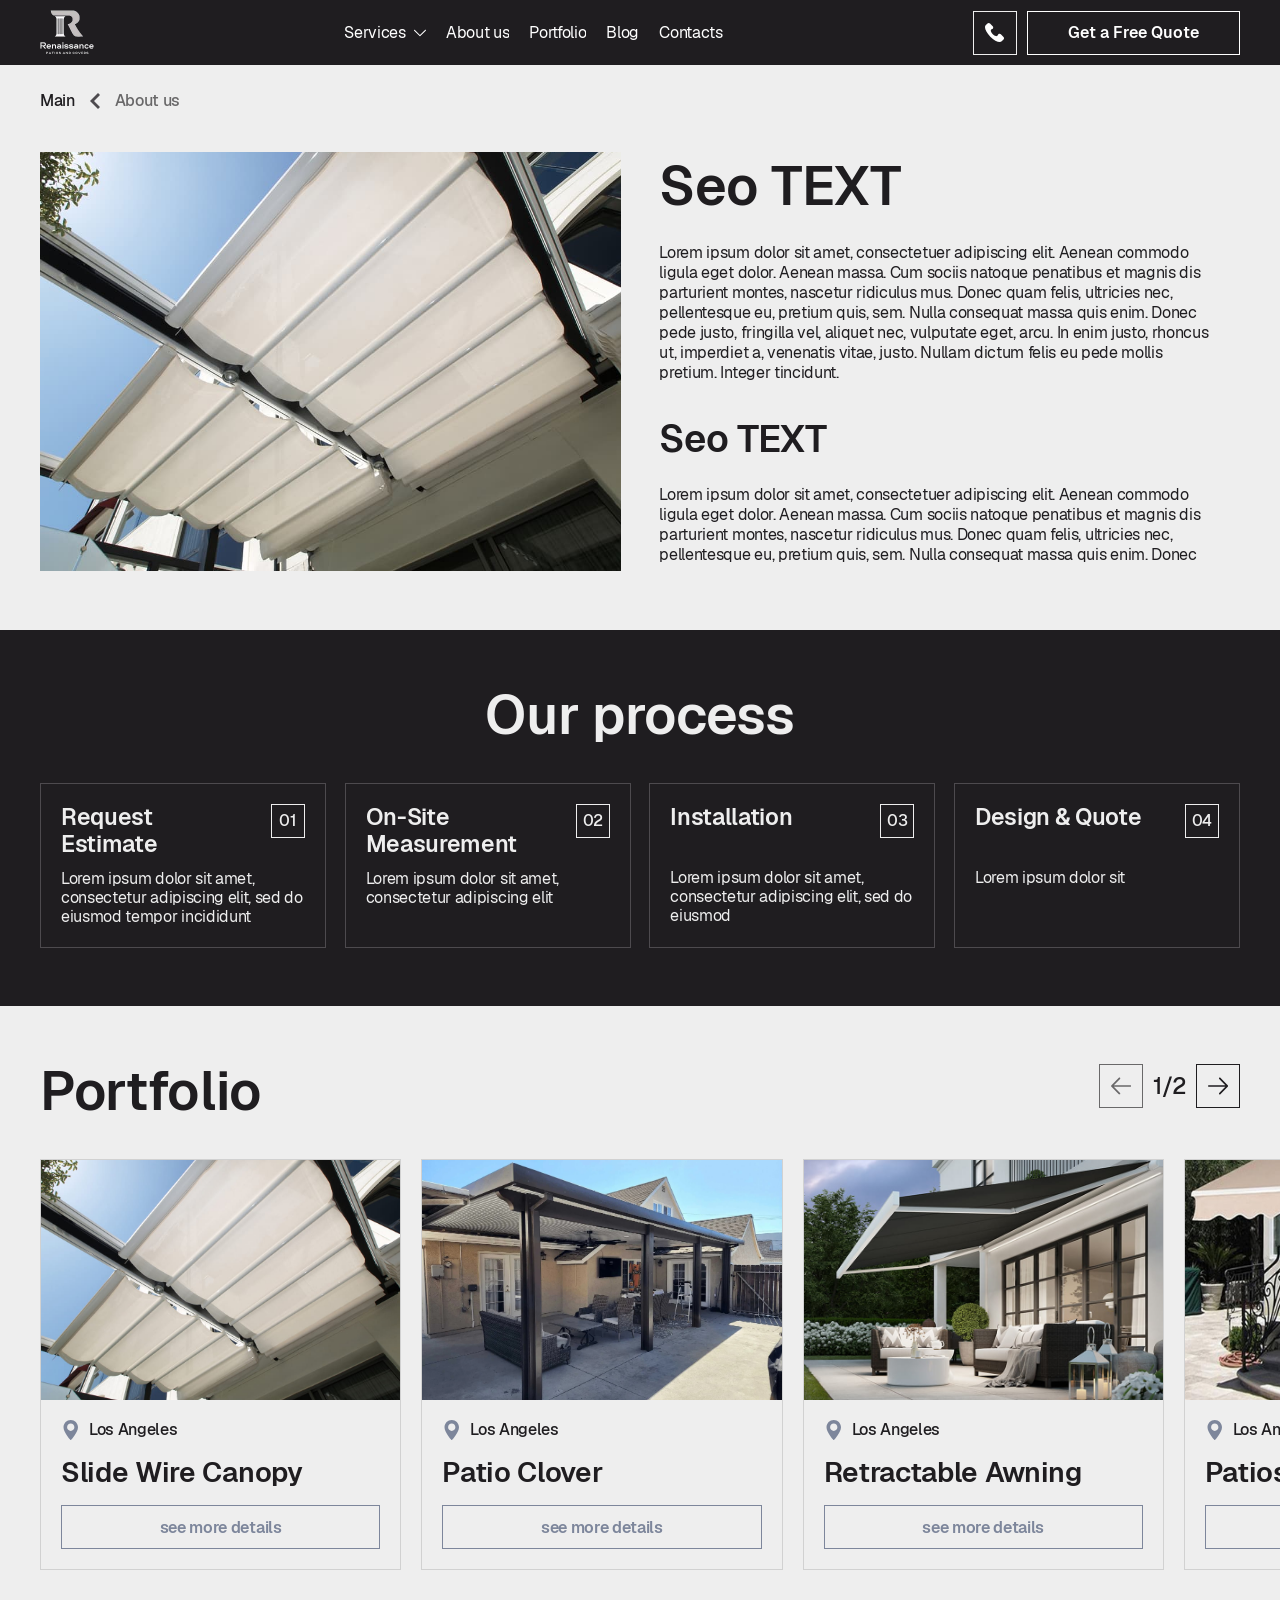
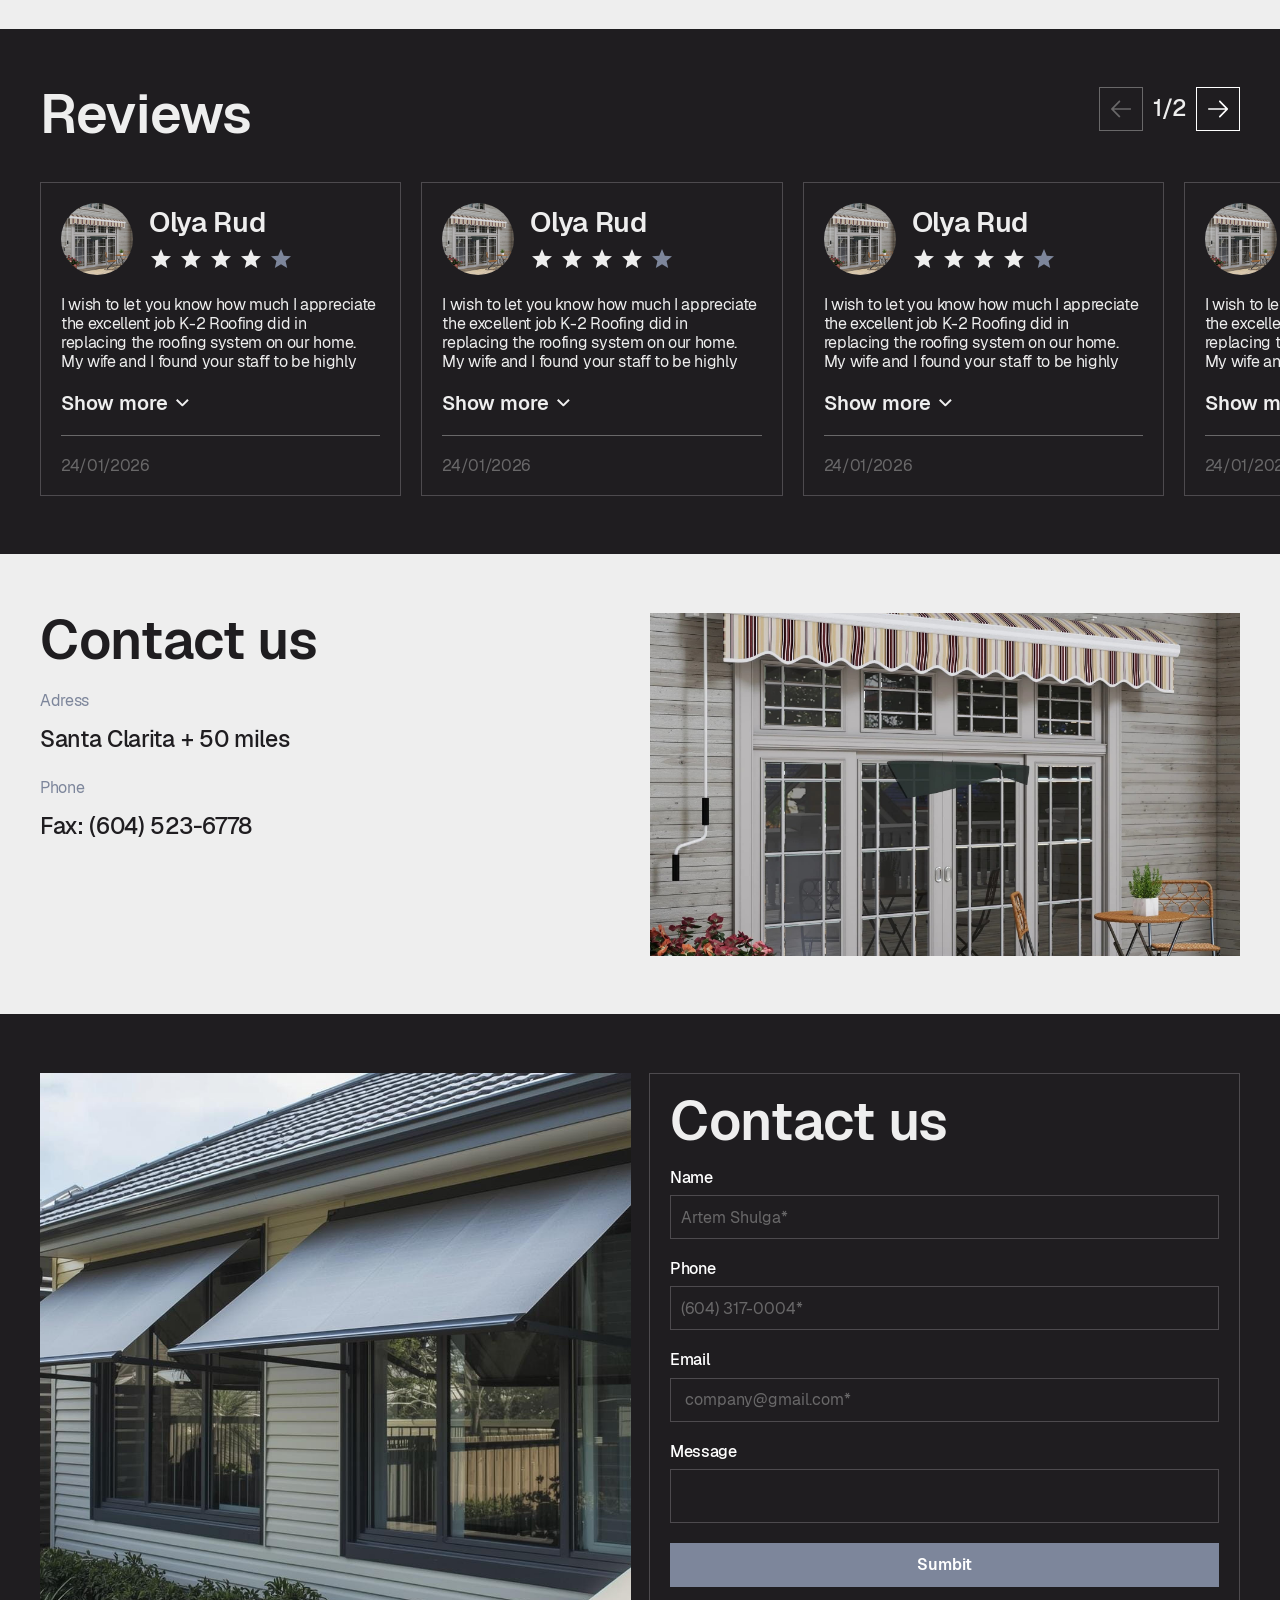
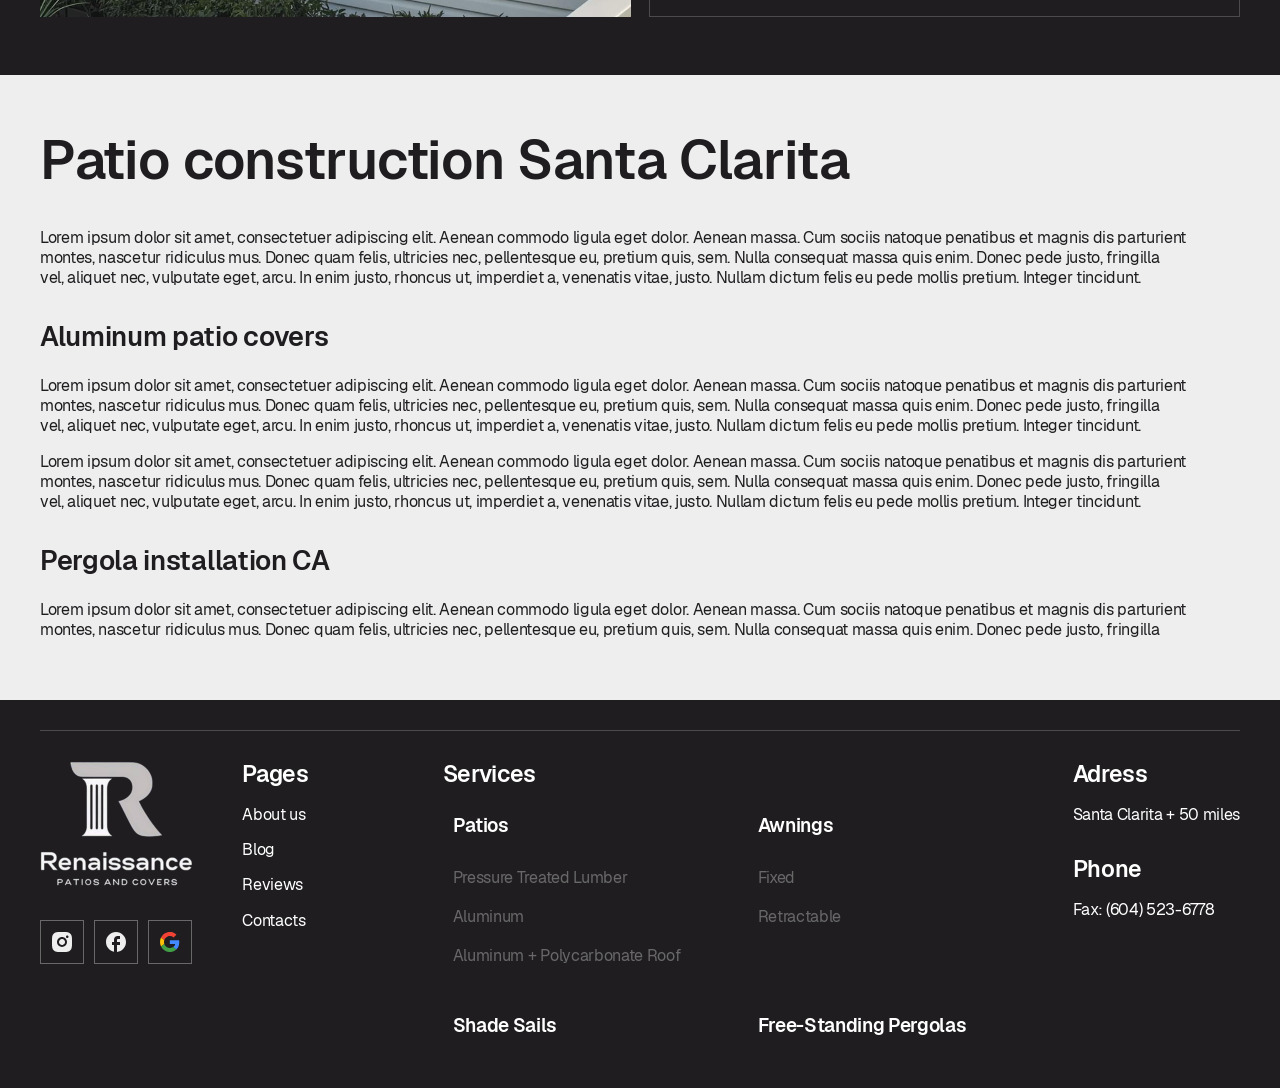
==== about.html @ 83b5c934 "Add files via upload" ====
<!doctype html>
<html lang="en">
<head>
    <meta charset="UTF-8" />
    <meta name="viewport" content="width=device-width, initial-scale=1.0, viewport-fit=cover" />

    <meta name="theme-color" content="#a21c26" />
    <meta name="apple-mobile-web-app-status-bar-style" content="default">

    <title>Renaissance</title>

    <!-- FAVICONS -->
    <link rel="icon" type="image/x-icon" href="./assets/images/favicon/favicon.ico" />
    <link rel="icon" type="image/svg+xml" href="./assets/images/favicon/favicon.svg" />
    <link rel="icon" type="image/png" sizes="96x96" href="./assets/images/favicon/favicon-96x96.png" />
    <link rel="apple-touch-icon" href="./assets/images/favicon/apple-touch-icon.png" />
    <link rel="manifest" href="./assets/images/favicon/site.webmanifest" />

  <script type="module" crossorigin src="./assets/js/vendor.min.js"></script>
  <script type="module" crossorigin src="./assets/js/main.min2.js"></script>
  <link rel="stylesheet" crossorigin href="./assets/css/style.min.css">
</head>
<body>
    <div class="wrapper" id="main">
        <header class="header">
            <div class="header__container" data-anim="fade-down">
                <a href="/" class="header__logo"><img src="./assets/images/logo.png" alt="Renaissance" /></a>
        
                <div class="header__menu menu">
                    <nav class="menu__nav">
                        <ul>
                            <li class="sub-in">
                                <a href="/services.html">Services
        
                                    <div class="arrow">
                                        <svg class="icon">
                                            <use href="./assets/images/sprite.svg#icon-arrow-down"></use>
                                        </svg>
                                    </div>
                                </a>
        
                                <div class="sub-list lv-2">
                                    <ul>
                                        <li>
                                            <a href="/service.html">Patios</a>
        
                                            <div class="arrow-trigger">
                                                <svg class="icon">
                                                    <use href="./assets/images/sprite.svg#icon-arrow-down"></use>
                                                </svg>
                                            </div>
                                            <div class="sub-list lv-3">
                                                <button class="btn-back" type="button">
                                                    <svg class="icon">
                                                        <use href="./assets/images/sprite.svg#icon-arrow-down"></use>
                                                    </svg>
                                                    Back</button>
                                                <ul>
                                                    <li>
                                                        <a href="/subservice.html">Pressure Treated Lumber</a>
                                                    </li>
                                                    <li>
                                                        <a href="/subservice.html">Aluminum</a>
                                                    </li>
                                                    <li>
                                                        <a href="/subservice.html">Aluminum + Polycarbonate Roof</a>
                                                    </li>
                                                </ul>
                                            </div>
                                        </li>
                                        <li>
                                            <a href="/service.html"> Shade Sails</a>
                                            <div class="arrow-trigger">
                                                <svg class="icon">
                                                    <use href="./assets/images/sprite.svg#icon-arrow-down"></use>
                                                </svg>
                                            </div>
                                            <div class="sub-list lv-3">
                                                <button class="btn-back" type="button">
                                                    <svg class="icon">
                                                        <use href="./assets/images/sprite.svg#icon-arrow-down"></use>
                                                    </svg>
                                                    Back</button>
                                                <ul>
                                                    <li>
                                                        <a href="/subservice.html">Fixed Shade Sails</a>
                                                    </li>
                                                    <li>
                                                        <a href="/subservice.html">Retractable Shade Sails</a>
                                                    </li>
                                                </ul>
                                            </div>
                                        </li>
                                        <li>
                                            <a href="/service.html">Awnings</a>
                                        </li>
                                        <li>
                                            <a href="/service.html">
                                                Free-Standing Pergolas</a>
                                        </li>
                                        <li>
                                            <a href="/service.html"> Additional Services</a>
                                        </li>
        
                                    </ul>
                                </div>
                            </li>
                            <li>
                                <a href="/about.html">About us</a>
                            </li>
                            <li>
                                <a href="/portfolio.html">Portfolio</a>
                            </li>
                            <li>
                                <a href="/blog.html">Blog</a>
                            </li>
                            <li>
                                <a href="/contacts.html">Contacts</a>
                            </li>
                        </ul>
                    </nav>
                </div>
        
                <div class="header__actions">
                    <a class="header__link-phone" href="tel:6045236778" aria-label="phone main">
                        <svg class="icon">
                            <use href="./assets/images/sprite.svg#icon-phone"></use>
                        </svg>
                    </a>
                    <button class="header__btn btn btn--border" type="button" data-popup-target="#contact-us">
                        Get a Free Quote
                    </button>
        
        
                    <button class="header__burger js-menu-trigger" type="button" aria-label="open menu">
                        <span></span>
                    </button>
                </div>
            </div>
        </header>
        <main class="page page--about">
            <nav class="breadcrumbs" aria-label="Breadcrumb" data-anim="fade-up">
                <div class="breadcrumbs__container">
                    <ol class="breadcrumbs__list" itemscope itemtype="https://schema.org/BreadcrumbList">
            
                        <li class="breadcrumbs__item breadcrumbs__item--main" itemprop="itemListElement" itemscope
                            itemtype="https://schema.org/ListItem">
                            <a class="breadcrumbs__link" href="/" itemprop="item">
                                <span itemprop="name">Main</span>
                            </a>
                            <meta itemprop="position" content="1" />
                        </li>
            
            
            
                        <li class="breadcrumbs__item breadcrumbs__item--current" itemprop="itemListElement" itemscope
                            itemtype="https://schema.org/ListItem">
                            <span class="breadcrumbs__current" itemprop="name" aria-current="page"> About us</span>
                            <meta itemprop="position" content="2" />
                        </li>
            
                    </ol>
                </div>
            </nav>            <!-- HERO SECTION -->

            <section class="section about">
                <div class="about__container">
                    <div class="about__row">
                        <div class="about__img" data-anim="fade-left">
                            <img src="./assets/images/tech02.jpg" alt="about us">
                        </div>
                        <div class="about__content editor" data-anim="fade-right" data-anim-delay="0.3">
                            <h1>Seo TEXT</h1>
                            <p>Lorem ipsum dolor sit amet, consectetuer adipiscing elit. Aenean commodo ligula eget
                                dolor. Aenean massa. Cum sociis natoque penatibus et magnis dis parturient montes,
                                nascetur ridiculus mus. Donec quam felis, ultricies nec, pellentesque eu, pretium quis,
                                sem. Nulla consequat massa quis enim. Donec pede justo, fringilla vel, aliquet nec,
                                vulputate eget, arcu. In enim justo, rhoncus ut, imperdiet a, venenatis vitae, justo.
                                Nullam dictum felis eu pede mollis pretium. Integer tincidunt.</p>

                            <h2>Seo TEXT</h2>
                            <p>Lorem ipsum dolor sit amet, consectetuer adipiscing elit. Aenean commodo ligula eget
                                dolor. Aenean massa. Cum sociis natoque penatibus et magnis dis parturient montes,
                                nascetur ridiculus mus. Donec quam felis, ultricies nec, pellentesque eu, pretium quis,
                                sem. Nulla consequat massa quis enim. Donec pede justo, fringilla vel, aliquet nec,
                                vulputate eget, arcu. In enim justo, rhoncus ut, imperdiet a, venenatis vitae, justo.
                                Nullam dictum felis eu pede mollis pretium. Integer tincidunt.</p>
                        </div>
                    </div>
                </div>
            </section>

            <!-- OUR PROCESS -->
            <section class="section our-process mod-black">
                <div class="our-process__container">
                    <h2 class="our-process__title title" data-anim="fade-up">Our process</h2>
                    <ul class="our-process__list" data-anim-stagger="true">
                        <li class="our-process__item">
                            <h3 class="our-process__item-title">Request<br> Estimate</h3>
                            <div class="our-process__item__text">
                                <p>Lorem ipsum dolor sit amet, consectetur adipiscing
                                    elit, sed do eiusmod tempor incididunt</p>
                            </div>
                        </li>
                        <li class="our-process__item">
                            <h3 class="our-process__item-title">On-Site Measurement</h3>
                            <div class="our-process__item__text">
                                <p>Lorem ipsum dolor sit amet, consectetur adipiscing elit</p>
                            </div>
                        </li>
                        <li class="our-process__item">
                            <h3 class="our-process__item-title">Installation</h3>
                            <div class="our-process__item__text">
                                <p>Lorem ipsum dolor sit amet, consectetur adipiscing elit, sed do eiusmod</p>
                            </div>
                        </li>
                        <li class="our-process__item">
                            <h3 class="our-process__item-title">Design & Quote</h3>
                            <div class="our-process__item__text">
                                <p>Lorem ipsum dolor sit </p>
                            </div>
                        </li>
                    </ul>
                </div>
            </section>

            <!-- Portfolio -->
            <section class="section portfolio-main">
                <div class="portfolio-main__container">
                    <h2 class="portfolio-main__title title" data-anim="fade-up">Portfolio</h2>
                    <div class="portfolio-main__slider">
                        <div class="swiper-wrapper" data-anim="fade-up" data-anim-delay="0.3">
                            <div class="swiper-slide portfolio-card">
                                <a href="#" class="portfolio-card__img">
                                    <img src="./assets/images/portfolio/01.jpg" alt="portfolio" loading="lazy">
                                </a>
                                <div class="portfolio-card__content">
                                    <div class="portfolio-card__location">
                                        <svg class="icon">
                                            <use href="./assets/images/sprite.svg#icon-location"></use>
                                        </svg>
                                        Los Angeles
                                    </div>
                                    <h3 class="portfolio-card__title">Slide Wire Canopy</h3>

                                    <a href="#" class="portfolio-card__btn btn">see more details</a>
                                </div>
                            </div>
                            <div class="swiper-slide portfolio-card">
                                <a href="#" class="portfolio-card__img">
                                    <img src="./assets/images/portfolio/02.jpg" alt="portfolio" loading="lazy">
                                </a>
                                <div class="portfolio-card__content">
                                    <div class="portfolio-card__location">
                                        <svg class="icon">
                                            <use href="./assets/images/sprite.svg#icon-location"></use>
                                        </svg>
                                        Los Angeles
                                    </div>
                                    <h3 class="portfolio-card__title">Patio Clover</h3>

                                    <a href="#" class="portfolio-card__btn btn">see more details</a>
                                </div>
                            </div>
                            <div class="swiper-slide portfolio-card">
                                <a href="#" class="portfolio-card__img">
                                    <img src="./assets/images/portfolio/03.jpg" alt="portfolio" loading="lazy">
                                </a>
                                <div class="portfolio-card__content">
                                    <div class="portfolio-card__location">
                                        <svg class="icon">
                                            <use href="./assets/images/sprite.svg#icon-location"></use>
                                        </svg>
                                        Los Angeles
                                    </div>
                                    <h3 class="portfolio-card__title">Retractable Awning</h3>

                                    <a href="#" class="portfolio-card__btn btn">see more details</a>
                                </div>
                            </div>
                            <div class="swiper-slide portfolio-card">
                                <a href="#" class="portfolio-card__img">
                                    <img src="./assets/images/portfolio/04.jpg" alt="portfolio" loading="lazy">
                                </a>
                                <div class="portfolio-card__content">
                                    <div class="portfolio-card__location">
                                        <svg class="icon">
                                            <use href="./assets/images/sprite.svg#icon-location"></use>
                                        </svg>
                                        Los Angeles
                                    </div>
                                    <h3 class="portfolio-card__title">Patios</h3>

                                    <a href="#" class="portfolio-card__btn btn">see more details</a>
                                </div>
                            </div>
                        </div>
                        <div class="swiper-nav" data-anim="fade-up">
                            <div class="swiper-button-prev">
                                <svg class="icon">
                                    <use href="./assets/images/sprite.svg#icon-arrow-prev"></use>
                                </svg>
                            </div>
                            <div class="swiper-pagination"></div>
                            <div class="swiper-button-next">
                                <svg class="icon">
                                    <use href="./assets/images/sprite.svg#icon-arrow-next"></use>
                                </svg>
                            </div>
                        </div>
                    </div>
                </div>
            </section>

            <!-- Reviews -->
            <section class="section reviews mod-black">
                <div class="reviews__container">
                    <h2 class="reviews__title title" data-anim="fade-up">Reviews</h2>
                    <div data-fls-slider class="reviews__slider">
                        <div class="reviews__wrapper swiper-wrapper" data-anim="fade-up" data-anim-delay="0.3">
                            <div class="reviews__slide swiper-slide">
                                <div class="review-item">
                                    <div class="review-item__top">
                                        <div class="review-item__avatar">
                                            <img src="./assets/images/contacts.jpg" alt="avatar" loading="lazy">
                                        </div>
                                        <div class="review-item__wrap">
                                            <div class="review-item__name">Olya Rud</div>
                                            <div class="review-item__rating">
                                                <div class="stars">
                                                    <div class="star --icon-star"></div>
                                                    <div class="star --icon-star"></div>
                                                    <div class="star --icon-star"></div>
                                                    <div class="star --icon-star"></div>
                                                    <div class="star disabled --icon-star"></div>
                                                </div>
                                            </div>
                                        </div>
                                    </div>

                                    <div data-showmore="76" class="review-item__showmore">
                                        <div data-showmore-content class="review-item__content">
                                            <p> I wish to let you know how much I appreciate the excellent job K-2
                                                Roofing
                                                did in replacing the roofing system on our home. My wife and I found
                                                your
                                                staff to be highly skilled, dependable and trustworthy. Furthermore,
                                                each
                                                member of the K-2 Roofing crew was courteous, with high standards in
                                                every
                                                aspect of their dealings with us as homeowners. It was a refreshing
                                                experience to deal with a company that did exactly what it committed
                                                to do.</p>
                                            <p> The project, from start to finish, was completed stress free. We would
                                                not
                                                hesitate to use K-2 Roofing again, nor would we hesitate to recommend
                                                K-2
                                                Roofing to anyone considering a roofing project.</p>
                                            <p> Thanks for a "job well-done"!</p>
                                        </div>
                                        <button hidden data-showmore-button type="button" class="review-item__more">
                                            <span>Show more</span>
                                            <span>Hide all</span>
                                        </button>
                                    </div>
                                    <div class="review-item__date">24/01/2026</div>
                                </div>
                            </div>
                            <div class="reviews__slide swiper-slide">
                                <div class="review-item">
                                    <div class="review-item__top">
                                        <div class="review-item__avatar">
                                            <img src="./assets/images/contacts.jpg" alt="avatar" loading="lazy">
                                        </div>
                                        <div class="review-item__wrap">
                                            <div class="review-item__name">Olya Rud</div>
                                            <div class="review-item__rating">
                                                <div class="stars">
                                                    <div class="star --icon-star"></div>
                                                    <div class="star --icon-star"></div>
                                                    <div class="star --icon-star"></div>
                                                    <div class="star --icon-star"></div>
                                                    <div class="star disabled --icon-star"></div>
                                                </div>
                                            </div>
                                        </div>
                                    </div>

                                    <div data-showmore="76" class="review-item__showmore">
                                        <div data-showmore-content class="review-item__content">
                                            <p> I wish to let you know how much I appreciate the excellent job K-2
                                                Roofing
                                                did in replacing the roofing system on our home. My wife and I found
                                                your
                                                staff to be highly skilled, dependable and trustworthy. Furthermore,
                                                each
                                                member of the K-2 Roofing crew was courteous, with high standards in
                                                every
                                                aspect of their dealings with us as homeowners. It was a refreshing
                                                experience to deal with a company that did exactly what it committed
                                                to do.</p>
                                            <p> The project, from start to finish, was completed stress free. We would
                                                not
                                                hesitate to use K-2 Roofing again, nor would we hesitate to recommend
                                                K-2
                                                Roofing to anyone considering a roofing project.</p>
                                            <p> Thanks for a "job well-done"!</p>
                                        </div>
                                        <button hidden data-showmore-button type="button" class="review-item__more">
                                            <span>Show more</span>
                                            <span>Hide all</span>
                                        </button>
                                    </div>
                                    <div class="review-item__date">24/01/2026</div>
                                </div>
                            </div>
                            <div class="reviews__slide swiper-slide">
                                <div class="review-item">
                                    <div class="review-item__top">
                                        <div class="review-item__avatar">
                                            <img src="./assets/images/contacts.jpg" alt="avatar" loading="lazy">
                                        </div>
                                        <div class="review-item__wrap">
                                            <div class="review-item__name">Olya Rud</div>
                                            <div class="review-item__rating">
                                                <div class="stars">
                                                    <div class="star --icon-star"></div>
                                                    <div class="star --icon-star"></div>
                                                    <div class="star --icon-star"></div>
                                                    <div class="star --icon-star"></div>
                                                    <div class="star disabled --icon-star"></div>
                                                </div>
                                            </div>
                                        </div>
                                    </div>

                                    <div data-showmore="76" class="review-item__showmore">
                                        <div data-showmore-content class="review-item__content">
                                            <p> I wish to let you know how much I appreciate the excellent job K-2
                                                Roofing
                                                did in replacing the roofing system on our home. My wife and I found
                                                your
                                                staff to be highly skilled, dependable and trustworthy. Furthermore,
                                                each
                                                member of the K-2 Roofing crew was courteous, with high standards in
                                                every
                                                aspect of their dealings with us as homeowners. It was a refreshing
                                                experience to deal with a company that did exactly what it committed
                                                to do.</p>
                                            <p> The project, from start to finish, was completed stress free. We would
                                                not
                                                hesitate to use K-2 Roofing again, nor would we hesitate to recommend
                                                K-2
                                                Roofing to anyone considering a roofing project.</p>
                                            <p> Thanks for a "job well-done"!</p>
                                        </div>
                                        <button hidden data-showmore-button type="button" class="review-item__more">
                                            <span>Show more</span>
                                            <span>Hide all</span>
                                        </button>
                                    </div>
                                    <div class="review-item__date">24/01/2026</div>
                                </div>
                            </div>
                            <div class="reviews__slide swiper-slide">
                                <div class="review-item">
                                    <div class="review-item__top">
                                        <div class="review-item__avatar">
                                            <img src="./assets/images/contacts.jpg" alt="avatar" loading="lazy">
                                        </div>
                                        <div class="review-item__wrap">
                                            <div class="review-item__name">Olya Rud</div>
                                            <div class="review-item__rating">
                                                <div class="stars">
                                                    <div class="star --icon-star"></div>
                                                    <div class="star --icon-star"></div>
                                                    <div class="star --icon-star"></div>
                                                    <div class="star --icon-star"></div>
                                                    <div class="star disabled --icon-star"></div>
                                                </div>
                                            </div>
                                        </div>
                                    </div>

                                    <div data-showmore="76" class="review-item__showmore">
                                        <div data-showmore-content class="review-item__content">
                                            <p> I wish to let you know how much I appreciate the excellent job K-2
                                                Roofing
                                                did in replacing the roofing system on our home. My wife and I found
                                                your
                                                staff to be highly skilled, dependable and trustworthy. Furthermore,
                                                each
                                                member of the K-2 Roofing crew was courteous, with high standards in
                                                every
                                                aspect of their dealings with us as homeowners. It was a refreshing
                                                experience to deal with a company that did exactly what it committed
                                                to do.</p>
                                            <p> The project, from start to finish, was completed stress free. We would
                                                not
                                                hesitate to use K-2 Roofing again, nor would we hesitate to recommend
                                                K-2
                                                Roofing to anyone considering a roofing project.</p>
                                            <p> Thanks for a "job well-done"!</p>
                                        </div>
                                        <button hidden data-showmore-button type="button" class="review-item__more">
                                            <span>Show more</span>
                                            <span>Hide all</span>
                                        </button>
                                    </div>
                                    <div class="review-item__date">24/01/2026</div>
                                </div>
                            </div>
                        </div>

                        <div class="swiper-nav" data-anim="fade-up">
                            <div class="swiper-button-prev">
                                <svg class="icon">
                                    <use href="./assets/images/sprite.svg#icon-arrow-prev"></use>
                                </svg>
                            </div>
                            <div class="swiper-pagination"></div>
                            <div class="swiper-button-next">
                                <svg class="icon">
                                    <use href="./assets/images/sprite.svg#icon-arrow-next"></use>
                                </svg>
                            </div>
                        </div>
                    </div>
                </div>
            </section>


            <!-- Contact us -->
            <section class="section contact-us">
                <div class="contact-us__container">
                    <div class="contact-us__content">
                        <h2 class="contact-us__title title" data-anim="fade-up">Contact us</h2>

                        <ul class="contact-us__list" data-anim="fade-left" data-anim-delay="0.3">
                            <li class="contact-us__item">
                                <div class="contact-us__label">Adress</div>
                                <a class="contact-us__link" href="#">Santa Clarita + 50 miles</a>
                            </li>
                            <li class="contact-us__item">
                                <div class="contact-us__label">Phone</div>
                                <a class="contact-us__link" href="tel:6045236778">Fax: (604) 523-6778</a>
                            </li>
                        </ul>
                    </div>
                    <div class="contact-us__img" data-anim="fade-right" data-anim-delay="0.5"><img
                            src="./assets/images/contacts.jpg" alt="Contact us" loading="lazy"></div>
                </div>
            </section>

            <!-- Block Form -->
            <section class="section block-form mod-black">
                <div class="block-form__container">
                    <div class="block-form__img" data-anim="fade-left">
                        <img src="./assets/images/contacts02.jpg" alt="contacts" loading="lazy">
                    </div>
                    <div class="block-form__content" data-anim="fade-right" data-anim-delay="0.3">
                        <h2 class="block-form__title title">Contact us</h2>
                        <form action="">
                            <div class="form-group">
                                <label class="form-label" for="name">Name</label>
                                <input class="form-input" type="text" name="" id="name" required
                                    placeholder="Artem Shulga*">
                            </div>
                            <div class="form-group">
                                <label class="form-label" for="phone">Phone</label>
                                <input class="form-input" type="phone" name="" id="phone" required
                                    placeholder="(604) 317-0004*">
                            </div>

                            <div class="form-group">
                                <label class="form-label" for="email">Email</label>
                                <input class="form-input" type="email" name="" id="email" required
                                    placeholder=" company@gmail.com*">
                            </div>


                            <div class="form-group">
                                <label class="form-label" for="message">Message</label>
                                <textarea class="form-input" name="" id="message"></textarea>
                            </div>
                            <button class="btn-form btn" type="submit">Sumbit</button>
                        </form>
                    </div>
                </div>
            </section>

            <!-- SEO -->
            <section class="section seo">
                <div class="seo__container">
                    <h2 class="seo__title title" data-anim="fade-up">Patio construction Santa Clarita</h2>
                    <div class="seo__content editor" data-anim="fade-up" data-anim-delay="0.3">
                        <p>Lorem ipsum dolor sit amet, consectetuer adipiscing elit. Aenean commodo ligula eget dolor.
                            Aenean massa. Cum sociis natoque penatibus et magnis dis parturient montes, nascetur
                            ridiculus mus. Donec quam felis, ultricies nec, pellentesque eu, pretium quis, sem. Nulla
                            consequat massa quis enim. Donec pede justo, fringilla vel, aliquet nec, vulputate eget,
                            arcu. In enim justo, rhoncus ut, imperdiet a, venenatis vitae, justo. Nullam dictum felis eu
                            pede mollis pretium. Integer tincidunt.</p>

                        <h3>Aluminum patio covers</h3>
                        <p> Lorem ipsum dolor sit amet, consectetuer adipiscing elit. Aenean commodo ligula eget dolor.
                            Aenean massa. Cum sociis natoque penatibus et magnis dis parturient montes, nascetur
                            ridiculus
                            mus. Donec quam felis, ultricies nec, pellentesque eu, pretium quis, sem. Nulla consequat
                            massa
                            quis enim. Donec pede justo, fringilla vel, aliquet nec, vulputate eget, arcu. In enim
                            justo,
                            rhoncus ut, imperdiet a, venenatis vitae, justo. Nullam dictum felis eu pede mollis pretium.
                            Integer tincidunt.</p>
                        <p> Lorem ipsum dolor sit amet, consectetuer adipiscing elit. Aenean commodo ligula eget dolor.
                            Aenean massa. Cum sociis natoque penatibus et magnis dis parturient montes, nascetur
                            ridiculus
                            mus. Donec quam felis, ultricies nec, pellentesque eu, pretium quis, sem. Nulla consequat
                            massa
                            quis enim. Donec pede justo, fringilla vel, aliquet nec, vulputate eget, arcu. In enim
                            justo,
                            rhoncus ut, imperdiet a, venenatis vitae, justo. Nullam dictum felis eu pede mollis pretium.
                            Integer tincidunt.</p>

                        <h3>Pergola installation CA</h3>
                        <p> Lorem ipsum dolor sit amet, consectetuer adipiscing elit. Aenean commodo ligula eget dolor.
                            Aenean massa. Cum sociis natoque penatibus et magnis dis parturient montes, nascetur
                            ridiculus
                            mus. Donec quam felis, ultricies nec, pellentesque eu, pretium quis, sem. Nulla consequat
                            massa
                            quis enim. Donec pede justo, fringilla vel, aliquet nec, vulputate eget, arcu. In enim
                            justo,
                            rhoncus ut, imperdiet a, venenatis vitae, justo. Nullam dictum felis eu pede mollis pretium.
                            Integer tincidunt.</p>
                        <p> Lorem ipsum dolor sit amet, consectetuer adipiscing elit. Aenean commodo ligula eget dolor.
                            Aenean massa. Cum sociis natoque penatibus et magnis dis parturient montes, nascetur
                            ridiculus
                            mus. Donec quam felis, ultricies nec, pellentesque eu, pretium quis, sem. Nulla consequat
                            massa
                            quis enim. Donec pede justo, fringilla vel, aliquet nec, vulputate eget, arcu. In enim
                            justo,
                            rhoncus ut, imperdiet a, venenatis vitae, justo. Nullam dictum felis eu pede mollis pretium.
                            Integer tincidunt.</p>
                    </div>
                </div>
            </section>
        </main>

        <footer class="footer">
            <div class="footer__container">
                <div class="footer__row">
                    <div class="footer__col">
                        <a href="/" class="footer__logo"><img src="./assets/images/logo-footer.png" alt="Renaissance" /></a>
        
                        <div class="footer__social social">
                            <ul class="social__list">
                                <li class="social__item">
                                    <a href="#" class="social__link" aria-label="Instagram" target="_blank" rel="noopener">
                                        <svg width="20" height="20" viewBox="0 0 20 20" fill="none"
                                            xmlns="http://www.w3.org/2000/svg">
                                            <path
                                                d="M11.0286 6.13588e-07C12.1536 0.00300068 12.7246 0.00900071 13.2176 0.0230007L13.4116 0.0300007C13.6356 0.0380007 13.8566 0.0480007 14.1236 0.0600007C15.1876 0.110001 15.9136 0.278001 16.5506 0.525001C17.2106 0.779001 17.7666 1.123 18.3226 1.678C18.8313 2.17773 19.2248 2.78247 19.4756 3.45C19.7226 4.087 19.8906 4.813 19.9406 5.878C19.9526 6.144 19.9626 6.365 19.9706 6.59L19.9766 6.784C19.9916 7.276 19.9976 7.847 19.9996 8.972L20.0006 9.718L20.0006 11.028C20.003 11.7574 19.9953 12.4868 19.9776 13.216L19.9716 13.41C19.9636 13.635 19.9536 13.856 19.9416 14.122C19.8916 15.187 19.7216 15.912 19.4756 16.55C19.2248 17.2175 18.8313 17.8223 18.3226 18.322C17.8228 18.8307 17.2181 19.2242 16.5506 19.475C15.9136 19.722 15.1876 19.89 14.1236 19.94L13.4116 19.97L13.2176 19.976C12.7246 19.99 12.1536 19.997 11.0286 19.999L10.2826 20L8.97357 20C8.24383 20.0026 7.51409 19.9949 6.78457 19.977L6.59057 19.971C6.35318 19.962 6.11584 19.9517 5.87857 19.94C4.81457 19.89 4.08857 19.722 3.45057 19.475C2.7834 19.2241 2.17901 18.8306 1.67957 18.322C1.17051 17.8224 0.776677 17.2176 0.525568 16.55C0.278568 15.913 0.110568 15.187 0.060568 14.122L0.030568 13.41L0.0255682 13.216C0.00713424 12.4868 -0.00119995 11.7574 0.000568183 11.028L0.000568298 8.972C-0.00219956 8.2426 0.0051346 7.5132 0.0225685 6.784L0.0295685 6.59C0.0375685 6.365 0.0475685 6.144 0.0595685 5.878C0.109569 4.813 0.277569 4.088 0.524569 3.45C0.776263 2.7822 1.17079 2.17744 1.68057 1.678C2.17972 1.16955 2.78376 0.776074 3.45057 0.525C4.08857 0.278 4.81357 0.11 5.87857 0.0600003C6.14457 0.0480003 6.36657 0.0380003 6.59057 0.0300003L6.78457 0.0240003C7.51376 0.00623312 8.24316 -0.00143424 8.97257 0.00100043L11.0286 6.13588e-07ZM10.0006 5C8.67449 5 7.40272 5.52678 6.46503 6.46447C5.52735 7.40215 5.00057 8.67392 5.00057 10C5.00057 11.3261 5.52735 12.5979 6.46503 13.5355C7.40272 14.4732 8.67449 15 10.0006 15C11.3266 15 12.5984 14.4732 13.5361 13.5355C14.4738 12.5979 15.0006 11.3261 15.0006 10C15.0006 8.67392 14.4738 7.40215 13.5361 6.46447C12.5984 5.52678 11.3267 5 10.0006 5ZM10.0006 7C10.3945 6.99993 10.7847 7.07747 11.1487 7.22817C11.5127 7.37887 11.8434 7.5998 12.122 7.87833C12.4007 8.15686 12.6217 8.48754 12.7725 8.85149C12.9233 9.21544 13.001 9.60554 13.0011 9.9995C13.0011 10.3935 12.9236 10.7836 12.7729 11.1476C12.6222 11.5116 12.4013 11.8423 12.1227 12.121C11.8442 12.3996 11.5135 12.6206 11.1496 12.7714C10.7856 12.9223 10.3955 12.9999 10.0016 13C9.20592 13 8.44286 12.6839 7.88025 12.1213C7.31764 11.5587 7.00157 10.7956 7.00157 10C7.00157 9.20435 7.31764 8.44129 7.88025 7.87868C8.44286 7.31607 9.20592 7 10.0016 7M15.2516 3.5C14.92 3.5 14.6021 3.6317 14.3677 3.86612C14.1333 4.10054 14.0016 4.41848 14.0016 4.75C14.0016 5.08152 14.1333 5.39946 14.3677 5.63388C14.6021 5.8683 14.92 6 15.2516 6C15.5831 6 15.901 5.8683 16.1355 5.63388C16.3699 5.39946 16.5016 5.08152 16.5016 4.75C16.5016 4.41848 16.3699 4.10054 16.1355 3.86612C15.901 3.6317 15.5831 3.5 15.2516 3.5Z"
                                                fill="#EEEEEE" />
                                        </svg>
                                    </a>
                                </li>
                                <li class="social__item">
                                    <a href="#" class="social__link" aria-label="Facebook" target="_blank" rel="noopener">
                                        <svg width="20" height="20" viewBox="0 0 20 20" fill="none"
                                            xmlns="http://www.w3.org/2000/svg">
                                            <path
                                                d="M20 10C20 4.48 15.52 8.63475e-07 10 5.56363e-07C4.48 2.4925e-07 -2.4925e-07 4.48 -5.56363e-07 10C-8.25642e-07 14.84 3.44 18.87 8 19.8L8 13L6 13L6 10L8 10L8 7.5C8 5.57 9.57 4 11.5 4L14 4L14 7L12 7C11.45 7 11 7.45 11 8L11 10L14 10L14 13L11 13L11 19.95C16.05 19.45 20 15.19 20 10Z"
                                                fill="#EEEEEE" />
                                        </svg>
                                    </a>
                                </li>
                                <li class="social__item">
                                    <a href="#" class="social__link" aria-label="Google" target="_blank" rel="noopener">
                                        <svg width="21" height="21" viewBox="0 0 21 21" fill="none"
                                            xmlns="http://www.w3.org/2000/svg">
                                            <path opacity="0.987" fill-rule="evenodd" clip-rule="evenodd"
                                                d="M8.93887 0.0911254C10.0264 -0.0303745 10.6699 -0.0303745 11.8384 0.0911256C13.9068 0.397268 15.8242 1.35335 17.3134 2.82113C16.3071 3.77233 15.314 4.73742 14.3344 5.71613C12.4584 4.12613 10.3644 3.75913 8.05236 4.61513C6.35636 5.39513 5.17536 6.65913 4.50936 8.40713C3.42102 7.59687 2.34686 6.76774 1.28736 5.92013C1.21373 5.88137 1.12964 5.86718 1.04736 5.87962C2.73036 2.63463 5.36037 0.704625 8.93737 0.0896254"
                                                fill="#F44336" />
                                            <path opacity="0.997" fill-rule="evenodd" clip-rule="evenodd"
                                                d="M1.04438 5.87978C1.12938 5.86678 1.20988 5.88028 1.28588 5.92028C2.34538 6.7679 3.41954 7.59703 4.50788 8.40728C4.33662 9.08837 4.22866 9.78383 4.18538 10.4848C4.22238 11.1628 4.32988 11.8283 4.50788 12.4813L1.12538 15.1738C-0.347621 12.0958 -0.374621 8.99778 1.04438 5.87978Z"
                                                fill="#FFC107" />
                                            <path opacity="0.999" fill-rule="evenodd" clip-rule="evenodd"
                                                d="M17.1529 18.4346C16.0996 17.5058 14.997 16.6345 13.8499 15.8246C14.9999 15.0126 15.6979 13.8986 15.9439 12.4826L10.3084 12.4826L10.3084 8.56911C13.5584 8.54211 16.8069 8.56961 20.0539 8.65162C20.6699 11.9966 19.9584 15.0126 17.9194 17.6996C17.6769 17.9573 17.4201 18.2027 17.1529 18.4346Z"
                                                fill="#448AFF" />
                                            <path opacity="0.993" fill-rule="evenodd" clip-rule="evenodd"
                                                d="M4.50787 12.4824C5.73787 15.5394 7.99287 16.9664 11.2729 16.7634C12.1936 16.6568 13.0764 16.3352 13.8499 15.8244C14.9979 16.6364 16.0989 17.5064 17.1529 18.4344C15.4828 19.9351 13.3535 20.8255 11.1124 20.9604C10.6032 21.0011 10.0916 21.0011 9.58237 20.9604C5.76437 20.5104 2.94537 18.5814 1.12537 15.1734L4.50787 12.4824Z"
                                                fill="#43A047" />
                                        </svg>
        
                                    </a>
                                </li>
                            </ul>
                        </div>
                    </div>
                    <div class="footer__col">
                        <nav class="footer__nav">
                            <h2 class="footer__title">Pages</h2>
                            <ul class="footer__list">
                                <li class="footer__item">
                                    <a class="footer__link" href="#">About us</a>
                                </li>
                                <li class="footer__item">
                                    <a class="footer__link" href="#">Blog</a>
                                </li>
                                <li class="footer__item">
                                    <a class="footer__link" href="#">Reviews</a>
                                </li>
                                <li class="footer__item">
                                    <a class="footer__link" href="#">Contacts</a>
                                </li>
                            </ul>
                        </nav>
                    </div>
                    <div class="footer__col">
                        <h2 class="footer__title">Services</h2>
                        <ul class="footer__services">
                            <li class="footer__item">
                                <a class="footer__link" href="#">Patios</a>
                                <ul class="footer__sub-list">
                                    <li class="footer__item">
                                        <a class="footer__link" href="#">Pressure Treated Lumber</a>
                                    </li>
                                    <li class="footer__item">
                                        <a class="footer__link" href="#">Aluminum</a>
                                    </li>
                                    <li class="footer__item">
                                        <a class="footer__link" href="#">Aluminum + Polycarbonate Roof</a>
                                    </li>
                                </ul>
                            </li>
                            <li class="footer__item">
                                <a class="footer__link" href="#">Awnings</a>
                                <ul class="footer__sub-list">
                                    <li class="footer__item">
                                        <a class="footer__link" href="#">Fixed</a>
                                    </li>
                                    <li class="footer__item">
                                        <a class="footer__link" href="#">Retractable</a>
                                    </li>
                                </ul>
                            </li>
                            <li class="footer__item">
                                <a class="footer__link" href="#">Shade Sails</a>
                            </li>
                            <li class="footer__item">
                                <a class="footer__link" href="#">Free-Standing Pergolas</a>
                            </li>
                        </ul>
                    </div>
                    <div class="footer__col">
                        <div class="footer__contacts">
                            <div class="footer__contacts-item">
                                <h2 class="footer__title">Adress</h2>
                                <a href="#" class="footer__link">Santa Clarita + 50 miles</a>
                            </div>
                            <div class="footer__contacts-item">
                                <h2 class="footer__title">Phone</h2>
                                <a href="tel:6045236778" class="footer__link">Fax: (604) 523-6778</a>
                            </div>
                        </div>
                    </div>
                </div>
            </div>
        </footer>    </div>
    <div id="contact-us" class="popup" aria-hidden="true">
        <div class="popup__wrapper">
            <div class="popup__content">
                <div class="popup__body">
                    <button class="popup__close" data-close-popup aria-label="Закрити" type="button"></button>
                    <h2 class="popup__title title">Contact Us</h2>
    
                    <form action="">
                        <div class="form-group">
                            <label class="form-label" for="name">Name</label>
                            <input class="form-input" type="text" name="" id="name" required placeholder="Artem Shulga*">
                        </div>
                        <div class="form-group">
                            <label class="form-label" for="phone">Phone</label>
                            <input class="form-input" type="phone" name="" id="phone" required
                                placeholder="(604) 317-0004*">
                        </div>
    
                        <div class="form-group">
                            <label class="form-label" for="email">Email</label>
                            <input class="form-input" type="email" name="" id="email" required
                                placeholder=" company@gmail.com*">
                        </div>
    
    
                        <div class="form-group">
                            <label class="form-label" for="message">Message</label>
                            <textarea class="form-input" name="" id="message"></textarea>
                        </div>
                        <button class="btn-form btn" type="submit">Sumbit</button>
                    </form>
                </div>
            </div>
        </div>
    </div>
    
    <div id="popup-success" class="popup" aria-hidden="true">
        <div class="popup__wrapper">
    
            <div class="popup__content">
                <button class="popup__close close-popup" data-close-popup aria-label="Close" type="button"></button>
    
                <div class="popup__body">
                    <h2 class="popup__title">
                        Дякуємо!
                    </h2>
                    <div class="popup__text">
                        <p>Ми звʼяжемось з вами протягом 24 годин</p>
                    </div>
                    <button class="btn" type="button" data-close-popup>Ок
                    </button>
                </div>
            </div>
        </div>
    </div></body>

</html>
---- assets/css/style.min.css ----
@charset "UTF-8";:root{--swiper-theme-color: #007aff}:host{position:relative;display:block;margin-left:auto;margin-right:auto;z-index:1}.swiper{margin-left:auto;margin-right:auto;position:relative;overflow:hidden;list-style:none;padding:0;z-index:1;display:block}.swiper-vertical>.swiper-wrapper{flex-direction:column}.swiper-wrapper{position:relative;width:100%;height:100%;z-index:1;display:flex;transition-property:transform;transition-timing-function:var(--swiper-wrapper-transition-timing-function, initial);box-sizing:content-box}.swiper-android .swiper-slide,.swiper-ios .swiper-slide,.swiper-wrapper{transform:translateZ(0)}.swiper-horizontal{touch-action:pan-y}.swiper-vertical{touch-action:pan-x}.swiper-slide{flex-shrink:0;width:100%;height:100%;position:relative;transition-property:transform;display:block}.swiper-slide-invisible-blank{visibility:hidden}.swiper-autoheight,.swiper-autoheight .swiper-slide{height:auto}.swiper-autoheight .swiper-wrapper{align-items:flex-start;transition-property:transform,height}.swiper-backface-hidden .swiper-slide{transform:translateZ(0);backface-visibility:hidden}.swiper-3d.swiper-css-mode .swiper-wrapper{perspective:75rem}.swiper-3d .swiper-wrapper{transform-style:preserve-3d}.swiper-3d{perspective:75rem}.swiper-3d .swiper-slide,.swiper-3d .swiper-cube-shadow{transform-style:preserve-3d}.swiper-css-mode>.swiper-wrapper{overflow:auto;scrollbar-width:none;-ms-overflow-style:none}.swiper-css-mode>.swiper-wrapper::-webkit-scrollbar{display:none}.swiper-css-mode>.swiper-wrapper>.swiper-slide{scroll-snap-align:start start}.swiper-css-mode.swiper-horizontal>.swiper-wrapper{scroll-snap-type:x mandatory}.swiper-css-mode.swiper-horizontal>.swiper-wrapper>.swiper-slide:first-child{margin-inline-start:var(--swiper-slides-offset-before);scroll-margin-inline-start:var(--swiper-slides-offset-before)}.swiper-css-mode.swiper-horizontal>.swiper-wrapper>.swiper-slide:last-child{margin-inline-end:var(--swiper-slides-offset-after)}.swiper-css-mode.swiper-vertical>.swiper-wrapper{scroll-snap-type:y mandatory}.swiper-css-mode.swiper-vertical>.swiper-wrapper>.swiper-slide:first-child{margin-block-start:var(--swiper-slides-offset-before);scroll-margin-block-start:var(--swiper-slides-offset-before)}.swiper-css-mode.swiper-vertical>.swiper-wrapper>.swiper-slide:last-child{margin-block-end:var(--swiper-slides-offset-after)}.swiper-css-mode.swiper-free-mode>.swiper-wrapper{scroll-snap-type:none}.swiper-css-mode.swiper-free-mode>.swiper-wrapper>.swiper-slide{scroll-snap-align:none}.swiper-css-mode.swiper-centered>.swiper-wrapper:before{content:"";flex-shrink:0;order:9999}.swiper-css-mode.swiper-centered>.swiper-wrapper>.swiper-slide{scroll-snap-align:center center;scroll-snap-stop:always}.swiper-css-mode.swiper-centered.swiper-horizontal>.swiper-wrapper>.swiper-slide:first-child{margin-inline-start:var(--swiper-centered-offset-before)}.swiper-css-mode.swiper-centered.swiper-horizontal>.swiper-wrapper:before{height:100%;min-height:1px;width:var(--swiper-centered-offset-after)}.swiper-css-mode.swiper-centered.swiper-vertical>.swiper-wrapper>.swiper-slide:first-child{margin-block-start:var(--swiper-centered-offset-before)}.swiper-css-mode.swiper-centered.swiper-vertical>.swiper-wrapper:before{width:100%;min-width:1px;height:var(--swiper-centered-offset-after)}.swiper-3d .swiper-slide-shadow,.swiper-3d .swiper-slide-shadow-left,.swiper-3d .swiper-slide-shadow-right,.swiper-3d .swiper-slide-shadow-top,.swiper-3d .swiper-slide-shadow-bottom{position:absolute;left:0;top:0;width:100%;height:100%;pointer-events:none;z-index:10}.swiper-3d .swiper-slide-shadow{background:#00000026}.swiper-3d .swiper-slide-shadow-left{background-image:linear-gradient(to left,#00000080,#0000)}.swiper-3d .swiper-slide-shadow-right{background-image:linear-gradient(to right,#00000080,#0000)}.swiper-3d .swiper-slide-shadow-top{background-image:linear-gradient(to top,#00000080,#0000)}.swiper-3d .swiper-slide-shadow-bottom{background-image:linear-gradient(to bottom,#00000080,#0000)}.swiper-lazy-preloader{width:2.625rem;height:2.625rem;position:absolute;left:50%;top:50%;margin-left:-1.3125rem;margin-top:-1.3125rem;z-index:10;transform-origin:50%;box-sizing:border-box;border:.25rem solid var(--swiper-preloader-color, var(--swiper-theme-color));border-radius:50%;border-top-color:transparent}:is(.swiper:not(.swiper-watch-progress),.swiper-watch-progress .swiper-slide-visible) .swiper-lazy-preloader{animation:swiper-preloader-spin 1s infinite linear}.swiper-lazy-preloader-white{--swiper-preloader-color: #fff}.swiper-lazy-preloader-black{--swiper-preloader-color: #000}@keyframes swiper-preloader-spin{0%{transform:rotate(0)}to{transform:rotate(360deg)}}:root{--swiper-navigation-size: 2.75rem}.swiper-button-prev,.swiper-button-next{position:absolute;width:var(--swiper-navigation-size);height:var(--swiper-navigation-size);z-index:10;cursor:pointer;display:flex;align-items:center;justify-content:center;color:var(--swiper-navigation-color, var(--swiper-theme-color))}:is(.swiper-button-prev,.swiper-button-next).swiper-button-disabled{opacity:.35;cursor:auto;pointer-events:none}:is(.swiper-button-prev,.swiper-button-next).swiper-button-hidden{opacity:0;cursor:auto;pointer-events:none}.swiper-navigation-disabled :is(.swiper-button-prev,.swiper-button-next){display:none!important}:is(.swiper-button-prev,.swiper-button-next) svg{width:100%;height:100%;object-fit:contain;transform-origin:center;fill:currentColor;pointer-events:none}.swiper-button-lock{display:none}.swiper-button-prev,.swiper-button-next{top:var(--swiper-navigation-top-offset, 50%);margin-top:calc(0px - (var(--swiper-navigation-size) / 2))}.swiper-button-prev{left:var(--swiper-navigation-sides-offset, 4px);right:auto}.swiper-button-prev .swiper-navigation-icon{transform:rotate(180deg)}.swiper-button-next{right:var(--swiper-navigation-sides-offset, 4px);left:auto}.swiper-horizontal .swiper-button-prev,.swiper-horizontal .swiper-button-next,.swiper-horizontal~.swiper-button-prev,.swiper-horizontal~.swiper-button-next{top:var(--swiper-navigation-top-offset, 50%);margin-top:calc(0px - (var(--swiper-navigation-size) / 2));margin-left:0}.swiper-horizontal .swiper-button-prev,.swiper-horizontal~.swiper-button-prev,.swiper-horizontal.swiper-rtl .swiper-button-next,.swiper-horizontal.swiper-rtl~.swiper-button-next{left:var(--swiper-navigation-sides-offset, 4px);right:auto}.swiper-horizontal .swiper-button-next,.swiper-horizontal~.swiper-button-next,.swiper-horizontal.swiper-rtl .swiper-button-prev,.swiper-horizontal.swiper-rtl~.swiper-button-prev{right:var(--swiper-navigation-sides-offset, 4px);left:auto}:is(.swiper-horizontal .swiper-button-prev,.swiper-horizontal~.swiper-button-prev,.swiper-horizontal.swiper-rtl .swiper-button-next,.swiper-horizontal.swiper-rtl~.swiper-button-next) .swiper-navigation-icon{transform:rotate(180deg)}:is(.swiper-horizontal.swiper-rtl .swiper-button-prev,.swiper-horizontal.swiper-rtl~.swiper-button-prev) .swiper-navigation-icon{transform:rotate(0)}.swiper-vertical .swiper-button-prev,.swiper-vertical .swiper-button-next,.swiper-vertical~.swiper-button-prev,.swiper-vertical~.swiper-button-next{left:var(--swiper-navigation-top-offset, 50%);right:auto;margin-left:calc(0px - (var(--swiper-navigation-size) / 2));margin-top:0}.swiper-vertical .swiper-button-prev,.swiper-vertical~.swiper-button-prev{top:var(--swiper-navigation-sides-offset, 4px);bottom:auto}:is(.swiper-vertical .swiper-button-prev,.swiper-vertical~.swiper-button-prev) .swiper-navigation-icon{transform:rotate(-90deg)}.swiper-vertical .swiper-button-next,.swiper-vertical~.swiper-button-next{bottom:var(--swiper-navigation-sides-offset, 4px);top:auto}:is(.swiper-vertical .swiper-button-next,.swiper-vertical~.swiper-button-next) .swiper-navigation-icon{transform:rotate(90deg)}.swiper-pagination{position:absolute;text-align:center;transition:.3s opacity;transform:translateZ(0);z-index:10}.swiper-pagination.swiper-pagination-hidden{opacity:0}.swiper-pagination-disabled>.swiper-pagination,.swiper-pagination.swiper-pagination-disabled{display:none!important}.swiper-pagination-fraction,.swiper-pagination-custom,.swiper-horizontal>.swiper-pagination-bullets,.swiper-pagination-bullets.swiper-pagination-horizontal{bottom:var(--swiper-pagination-bottom, 8px);top:var(--swiper-pagination-top, auto);left:0;width:100%}.swiper-pagination-bullets-dynamic{overflow:hidden;font-size:0}.swiper-pagination-bullets-dynamic .swiper-pagination-bullet{transform:scale(.33);position:relative}.swiper-pagination-bullets-dynamic .swiper-pagination-bullet-active,.swiper-pagination-bullets-dynamic .swiper-pagination-bullet-active-main{transform:scale(1)}.swiper-pagination-bullets-dynamic .swiper-pagination-bullet-active-prev{transform:scale(.66)}.swiper-pagination-bullets-dynamic .swiper-pagination-bullet-active-prev-prev{transform:scale(.33)}.swiper-pagination-bullets-dynamic .swiper-pagination-bullet-active-next{transform:scale(.66)}.swiper-pagination-bullets-dynamic .swiper-pagination-bullet-active-next-next{transform:scale(.33)}.swiper-pagination-bullet{width:var(--swiper-pagination-bullet-width, var(--swiper-pagination-bullet-size, 8px));height:var(--swiper-pagination-bullet-height, var(--swiper-pagination-bullet-size, 8px));display:inline-block;border-radius:var(--swiper-pagination-bullet-border-radius, 50%);background:var(--swiper-pagination-bullet-inactive-color, #000);opacity:var(--swiper-pagination-bullet-inactive-opacity, .2)}button.swiper-pagination-bullet{border:none;margin:0;padding:0;box-shadow:none;appearance:none}.swiper-pagination-clickable .swiper-pagination-bullet{cursor:pointer}.swiper-pagination-bullet:only-child{display:none!important}.swiper-pagination-bullet-active{opacity:var(--swiper-pagination-bullet-opacity, 1);background:var(--swiper-pagination-color, var(--swiper-theme-color))}.swiper-vertical>.swiper-pagination-bullets,.swiper-pagination-vertical.swiper-pagination-bullets{right:var(--swiper-pagination-right, 8px);left:var(--swiper-pagination-left, auto);top:50%;transform:translate3d(0,-50%,0)}:is(.swiper-vertical>.swiper-pagination-bullets,.swiper-pagination-vertical.swiper-pagination-bullets) .swiper-pagination-bullet{margin:var(--swiper-pagination-bullet-vertical-gap, 6px) 0;display:block}:is(.swiper-vertical>.swiper-pagination-bullets,.swiper-pagination-vertical.swiper-pagination-bullets).swiper-pagination-bullets-dynamic{top:50%;transform:translateY(-50%);width:.5rem}:is(.swiper-vertical>.swiper-pagination-bullets,.swiper-pagination-vertical.swiper-pagination-bullets).swiper-pagination-bullets-dynamic .swiper-pagination-bullet{display:inline-block;transition:.2s transform,.2s top}:is(.swiper-horizontal>.swiper-pagination-bullets,.swiper-pagination-horizontal.swiper-pagination-bullets) .swiper-pagination-bullet{margin:0 var(--swiper-pagination-bullet-horizontal-gap, 4px)}:is(.swiper-horizontal>.swiper-pagination-bullets,.swiper-pagination-horizontal.swiper-pagination-bullets).swiper-pagination-bullets-dynamic{left:50%;transform:translate(-50%);white-space:nowrap}:is(.swiper-horizontal>.swiper-pagination-bullets,.swiper-pagination-horizontal.swiper-pagination-bullets).swiper-pagination-bullets-dynamic .swiper-pagination-bullet{transition:.2s transform,.2s left}.swiper-horizontal.swiper-rtl>.swiper-pagination-bullets-dynamic .swiper-pagination-bullet{transition:.2s transform,.2s right}.swiper-pagination-fraction{color:var(--swiper-pagination-fraction-color, inherit)}.swiper-pagination-progressbar{background:var(--swiper-pagination-progressbar-bg-color, rgba(0, 0, 0, .25));position:absolute}.swiper-pagination-progressbar .swiper-pagination-progressbar-fill{background:var(--swiper-pagination-color, var(--swiper-theme-color));position:absolute;left:0;top:0;width:100%;height:100%;transform:scale(0);transform-origin:left top}.swiper-rtl .swiper-pagination-progressbar .swiper-pagination-progressbar-fill{transform-origin:right top}.swiper-horizontal>.swiper-pagination-progressbar,.swiper-pagination-progressbar.swiper-pagination-horizontal,.swiper-vertical>.swiper-pagination-progressbar.swiper-pagination-progressbar-opposite,.swiper-pagination-progressbar.swiper-pagination-vertical.swiper-pagination-progressbar-opposite{width:100%;height:var(--swiper-pagination-progressbar-size, 4px);left:0;top:0}.swiper-vertical>.swiper-pagination-progressbar,.swiper-pagination-progressbar.swiper-pagination-vertical,.swiper-horizontal>.swiper-pagination-progressbar.swiper-pagination-progressbar-opposite,.swiper-pagination-progressbar.swiper-pagination-horizontal.swiper-pagination-progressbar-opposite{width:var(--swiper-pagination-progressbar-size, 4px);height:100%;left:0;top:0}.swiper-pagination-lock{display:none}.swiper-fade.swiper-free-mode .swiper-slide{transition-timing-function:ease-out}.swiper-fade .swiper-slide{pointer-events:none;transition-property:opacity}.swiper-fade .swiper-slide .swiper-slide{pointer-events:none}.swiper-fade .swiper-slide-active,.swiper-fade .swiper-slide-active .swiper-slide-active{pointer-events:auto}.swiper.swiper-cards{overflow:visible}.swiper-cards .swiper-slide{transform-origin:center bottom;backface-visibility:hidden;overflow:hidden}.glightbox-container{width:100%;height:100%;position:fixed;top:0;left:0;z-index:999999!important;overflow:hidden;-ms-touch-action:none;touch-action:none;-webkit-text-size-adjust:100%;-moz-text-size-adjust:100%;-ms-text-size-adjust:100%;text-size-adjust:100%;-webkit-backface-visibility:hidden;backface-visibility:hidden;outline:0}.glightbox-container.inactive{display:none}.glightbox-container .gcontainer{position:relative;width:100%;height:100%;z-index:9999;overflow:hidden}.glightbox-container .gslider{-webkit-transition:-webkit-transform .4s ease;transition:-webkit-transform .4s ease;transition:transform .4s ease;transition:transform .4s ease,-webkit-transform .4s ease;height:100%;left:0;top:0;width:100%;position:relative;overflow:hidden;display:-webkit-box!important;display:-ms-flexbox!important;display:flex!important;-webkit-box-pack:center;-ms-flex-pack:center;justify-content:center;-webkit-box-align:center;-ms-flex-align:center;align-items:center;-webkit-transform:translate3d(0,0,0);transform:translateZ(0)}.glightbox-container .gslide{width:100%;position:absolute;-webkit-user-select:none;-moz-user-select:none;-ms-user-select:none;user-select:none;display:-webkit-box;display:-ms-flexbox;display:flex;-webkit-box-align:center;-ms-flex-align:center;align-items:center;-webkit-box-pack:center;-ms-flex-pack:center;justify-content:center;opacity:0}.glightbox-container .gslide.current{opacity:1;z-index:99999;position:relative}.glightbox-container .gslide.prev{opacity:1;z-index:9999}.glightbox-container .gslide-inner-content{width:100%}.glightbox-container .ginner-container{position:relative;width:100%;display:-webkit-box;display:-ms-flexbox;display:flex;-webkit-box-pack:center;-ms-flex-pack:center;justify-content:center;-webkit-box-orient:vertical;-webkit-box-direction:normal;-ms-flex-direction:column;flex-direction:column;max-width:100%;margin:auto;height:100vh}.glightbox-container .ginner-container.gvideo-container{width:100%}.glightbox-container .ginner-container.desc-bottom,.glightbox-container .ginner-container.desc-top{-webkit-box-orient:vertical;-webkit-box-direction:normal;-ms-flex-direction:column;flex-direction:column}.glightbox-container .ginner-container.desc-left,.glightbox-container .ginner-container.desc-right{max-width:100%!important}.gslide iframe,.gslide video{outline:0!important;border:none;min-height:10.3125rem;-webkit-overflow-scrolling:touch;-ms-touch-action:auto;touch-action:auto}.gslide:not(.current){pointer-events:none}.gslide-image{-webkit-box-align:center;-ms-flex-align:center;align-items:center}.gslide-image img{max-height:100vh;display:block;padding:0;float:none;outline:0;border:none;-webkit-user-select:none;-moz-user-select:none;-ms-user-select:none;user-select:none;max-width:100vw;width:auto;height:auto;-o-object-fit:cover;object-fit:cover;-ms-touch-action:none;touch-action:none;margin:auto;min-width:12.5rem}.desc-bottom .gslide-image img,.desc-top .gslide-image img{width:auto}.desc-left .gslide-image img,.desc-right .gslide-image img{width:auto;max-width:100%}.gslide-image img.zoomable{position:relative}.gslide-image img.dragging{cursor:-webkit-grabbing!important;cursor:grabbing!important;-webkit-transition:none;transition:none}.gslide-video{position:relative;max-width:100vh;width:100%!important}.gslide-video .plyr__poster-enabled.plyr--loading .plyr__poster{display:none}.gslide-video .gvideo-wrapper{width:100%;margin:auto}.gslide-video:before{content:"";position:absolute;width:100%;height:100%;background:#ff000057;display:none}.gslide-video.playing:before{display:none}.gslide-video.fullscreen{max-width:100%!important;min-width:100%;height:75vh}.gslide-video.fullscreen video{max-width:100%!important;width:100%!important}.gslide-inline{background:#fff;text-align:left;max-height:calc(100vh - 2.5rem);overflow:auto;max-width:100%;margin:auto}.gslide-inline .ginlined-content{padding:1.25rem;width:100%}.gslide-inline .dragging{cursor:-webkit-grabbing!important;cursor:grabbing!important;-webkit-transition:none;transition:none}.ginlined-content{overflow:auto;display:block!important;opacity:1}.gslide-external{display:-webkit-box;display:-ms-flexbox;display:flex;width:100%;min-width:100%;background:#fff;padding:0;overflow:auto;max-height:75vh;height:100%}.gslide-media{display:-webkit-box;display:-ms-flexbox;display:flex;width:auto}.zoomed .gslide-media{-webkit-box-shadow:none!important;box-shadow:none!important}.desc-bottom .gslide-media,.desc-top .gslide-media{margin:0 auto;-webkit-box-orient:vertical;-webkit-box-direction:normal;-ms-flex-direction:column;flex-direction:column}.gslide-description{position:relative;-webkit-box-flex:1;-ms-flex:1 0 100%;flex:1 0 100%}.gslide-description.description-left,.gslide-description.description-right{max-width:100%}.gslide-description.description-bottom,.gslide-description.description-top{margin:0 auto;width:100%}.gslide-description p{margin-bottom:.75rem}.gslide-description p:last-child{margin-bottom:0}.zoomed .gslide-description,.glightbox-button-hidden{display:none}.glightbox-mobile .glightbox-container .gslide-description{height:auto!important;width:100%;position:absolute;bottom:0;padding:1.1875rem .6875rem 3.125rem;max-width:100vw!important;-webkit-box-ordinal-group:3!important;-ms-flex-order:2!important;order:2!important;max-height:78vh;overflow:auto!important;background:-webkit-gradient(linear,left top,left bottom,from(rgba(0,0,0,0)),to(rgba(0,0,0,.75)));background:linear-gradient(to bottom,#0000 0,#000000bf);-webkit-transition:opacity .3s linear;transition:opacity .3s linear}.glightbox-mobile .glightbox-container .gslide-title{color:#fff;font-size:1em}.glightbox-mobile .glightbox-container .gslide-desc{color:#a1a1a1}.glightbox-mobile .glightbox-container .gslide-desc a{color:#fff;font-weight:700}.glightbox-mobile .glightbox-container .gslide-desc *{color:inherit}.glightbox-mobile .glightbox-container .gslide-desc .desc-more{color:#fff;opacity:.4}.gdesc-open .gslide-media{-webkit-transition:opacity .5s ease;transition:opacity .5s ease;opacity:.4}.gdesc-open .gdesc-inner{padding-bottom:1.875rem}.gdesc-closed .gslide-media{-webkit-transition:opacity .5s ease;transition:opacity .5s ease;opacity:1}.greset{-webkit-transition:all .3s ease;transition:all .3s ease}.gabsolute{position:absolute}.grelative{position:relative}.glightbox-desc{display:none!important}.glightbox-open{overflow:hidden}.gloader{height:1.5625rem;width:1.5625rem;-webkit-animation:lightboxLoader .8s infinite linear;animation:lightboxLoader .8s infinite linear;border:.125rem solid #fff;border-right-color:transparent;border-radius:50%;position:absolute;display:block;z-index:9999;left:0;right:0;margin:0 auto;top:47%}.goverlay{width:100%;height:calc(100vh + 1px);position:fixed;top:-1px;left:0;background:#000;will-change:opacity}.glightbox-mobile .goverlay{background:#000}.gclose,.gnext,.gprev{z-index:99999;cursor:pointer;width:1.625rem;height:2.75rem;border:none;display:-webkit-box;display:-ms-flexbox;display:flex;-webkit-box-pack:center;-ms-flex-pack:center;justify-content:center;-webkit-box-align:center;-ms-flex-align:center;align-items:center;-webkit-box-orient:vertical;-webkit-box-direction:normal;-ms-flex-direction:column;flex-direction:column}.gclose svg,.gnext svg,.gprev svg{display:block;width:1.5625rem;height:auto;margin:0;padding:0}.gclose.disabled,.gnext.disabled,.gprev.disabled{opacity:.1}.gclose .garrow,.gnext .garrow,.gprev .garrow{stroke:#fff}.gbtn.focused{outline:.125rem solid #0f3d81}iframe.wait-autoplay{opacity:0}.glightbox-closing .gclose,.glightbox-closing .gnext,.glightbox-closing .gprev{opacity:0!important}.glightbox-clean .gslide-description{background:#fff}.glightbox-clean .gdesc-inner{padding:1.375rem 1.25rem}.glightbox-clean .gslide-title{font-size:1em;font-weight:400;font-family:arial;color:#000;margin-bottom:1.1875rem;line-height:1.4em}.glightbox-clean .gslide-desc{font-size:.86em;margin-bottom:0;font-family:arial;line-height:1.4em}.glightbox-clean .gslide-video{background:#000}.glightbox-clean .gclose,.glightbox-clean .gnext,.glightbox-clean .gprev{background-color:#000000bf;border-radius:.25rem}.glightbox-clean .gclose path,.glightbox-clean .gnext path,.glightbox-clean .gprev path{fill:#fff}.glightbox-clean .gprev{position:absolute;top:-100%;left:1.875rem;width:2.5rem;height:3.125rem}.glightbox-clean .gnext{position:absolute;top:-100%;right:1.875rem;width:2.5rem;height:3.125rem}.glightbox-clean .gclose{width:2.1875rem;height:2.1875rem;top:.9375rem;right:.625rem;position:absolute}.glightbox-clean .gclose svg{width:1.125rem;height:auto}.glightbox-clean .gclose:hover{opacity:1}.gfadeIn{-webkit-animation:gfadeIn .5s ease;animation:gfadeIn .5s ease}.gfadeOut{-webkit-animation:gfadeOut .5s ease;animation:gfadeOut .5s ease}.gslideOutLeft{-webkit-animation:gslideOutLeft .3s ease;animation:gslideOutLeft .3s ease}.gslideInLeft{-webkit-animation:gslideInLeft .3s ease;animation:gslideInLeft .3s ease}.gslideOutRight{-webkit-animation:gslideOutRight .3s ease;animation:gslideOutRight .3s ease}.gslideInRight{-webkit-animation:gslideInRight .3s ease;animation:gslideInRight .3s ease}.gzoomIn{-webkit-animation:gzoomIn .5s ease;animation:gzoomIn .5s ease}.gzoomOut{-webkit-animation:gzoomOut .5s ease;animation:gzoomOut .5s ease}@-webkit-keyframes lightboxLoader{0%{-webkit-transform:rotate(0);transform:rotate(0)}to{-webkit-transform:rotate(360deg);transform:rotate(360deg)}}@keyframes lightboxLoader{0%{-webkit-transform:rotate(0);transform:rotate(0)}to{-webkit-transform:rotate(360deg);transform:rotate(360deg)}}@-webkit-keyframes gfadeIn{0%{opacity:0}to{opacity:1}}@keyframes gfadeIn{0%{opacity:0}to{opacity:1}}@-webkit-keyframes gfadeOut{0%{opacity:1}to{opacity:0}}@keyframes gfadeOut{0%{opacity:1}to{opacity:0}}@-webkit-keyframes gslideInLeft{0%{opacity:0;-webkit-transform:translate3d(-60%,0,0);transform:translate3d(-60%,0,0)}to{visibility:visible;-webkit-transform:translate3d(0,0,0);transform:translateZ(0);opacity:1}}@keyframes gslideInLeft{0%{opacity:0;-webkit-transform:translate3d(-60%,0,0);transform:translate3d(-60%,0,0)}to{visibility:visible;-webkit-transform:translate3d(0,0,0);transform:translateZ(0);opacity:1}}@-webkit-keyframes gslideOutLeft{0%{opacity:1;visibility:visible;-webkit-transform:translate3d(0,0,0);transform:translateZ(0)}to{-webkit-transform:translate3d(-60%,0,0);transform:translate3d(-60%,0,0);opacity:0;visibility:hidden}}@keyframes gslideOutLeft{0%{opacity:1;visibility:visible;-webkit-transform:translate3d(0,0,0);transform:translateZ(0)}to{-webkit-transform:translate3d(-60%,0,0);transform:translate3d(-60%,0,0);opacity:0;visibility:hidden}}@-webkit-keyframes gslideInRight{0%{opacity:0;visibility:visible;-webkit-transform:translate3d(60%,0,0);transform:translate3d(60%,0,0)}to{-webkit-transform:translate3d(0,0,0);transform:translateZ(0);opacity:1}}@keyframes gslideInRight{0%{opacity:0;visibility:visible;-webkit-transform:translate3d(60%,0,0);transform:translate3d(60%,0,0)}to{-webkit-transform:translate3d(0,0,0);transform:translateZ(0);opacity:1}}@-webkit-keyframes gslideOutRight{0%{opacity:1;visibility:visible;-webkit-transform:translate3d(0,0,0);transform:translateZ(0)}to{-webkit-transform:translate3d(60%,0,0);transform:translate3d(60%,0,0);opacity:0}}@keyframes gslideOutRight{0%{opacity:1;visibility:visible;-webkit-transform:translate3d(0,0,0);transform:translateZ(0)}to{-webkit-transform:translate3d(60%,0,0);transform:translate3d(60%,0,0);opacity:0}}@-webkit-keyframes gzoomIn{0%{opacity:0;-webkit-transform:scale3d(.3,.3,.3);transform:scale3d(.3,.3,.3)}to{opacity:1}}@keyframes gzoomIn{0%{opacity:0;-webkit-transform:scale3d(.3,.3,.3);transform:scale3d(.3,.3,.3)}to{opacity:1}}@-webkit-keyframes gzoomOut{0%{opacity:1}50%{opacity:0;-webkit-transform:scale3d(.3,.3,.3);transform:scale3d(.3,.3,.3)}to{opacity:0}}@keyframes gzoomOut{0%{opacity:1}50%{opacity:0;-webkit-transform:scale3d(.3,.3,.3);transform:scale3d(.3,.3,.3)}to{opacity:0}}@media(min-width:769px){.glightbox-container .ginner-container{width:auto;height:auto;-webkit-box-orient:horizontal;-webkit-box-direction:normal;-ms-flex-direction:row;flex-direction:row}.glightbox-container .ginner-container.desc-top .gslide-description{-webkit-box-ordinal-group:1;-ms-flex-order:0;order:0}.glightbox-container .ginner-container.desc-top .gslide-image,.glightbox-container .ginner-container.desc-top .gslide-image img{-webkit-box-ordinal-group:2;-ms-flex-order:1;order:1}.glightbox-container .ginner-container.desc-left .gslide-description{-webkit-box-ordinal-group:1;-ms-flex-order:0;order:0}.glightbox-container .ginner-container.desc-left .gslide-image{-webkit-box-ordinal-group:2;-ms-flex-order:1;order:1}.gslide-image img{max-height:97vh;max-width:100%}.gslide-image img.zoomable{cursor:-webkit-zoom-in;cursor:zoom-in}.zoomed .gslide-image img.zoomable{cursor:-webkit-grab;cursor:grab}.gslide-inline{max-height:95vh}.gslide-external{max-height:100vh}.gslide-description.description-left,.gslide-description.description-right{max-width:17.1875rem}.glightbox-open{height:auto}.goverlay{background:#000000eb}.glightbox-clean .gslide-media{-webkit-box-shadow:1px .125rem .5625rem 0 rgba(0,0,0,.65);box-shadow:1px .125rem .5625rem #000000a6}.glightbox-clean .description-left .gdesc-inner,.glightbox-clean .description-right .gdesc-inner{position:absolute;height:100%;overflow-y:auto}.glightbox-clean .gclose,.glightbox-clean .gnext,.glightbox-clean .gprev{background-color:#00000052}.glightbox-clean .gclose:hover,.glightbox-clean .gnext:hover,.glightbox-clean .gprev:hover{background-color:#000000b3}.glightbox-clean .gprev,.glightbox-clean .gnext{top:45%}}@media(min-width:992px){.glightbox-clean .gclose{opacity:.7;right:1.25rem}}@media screen and (max-height:420px){.goverlay{background:#000}}body.menu-open{overflow:hidden}.header{position:sticky;top:0;left:0;width:100%;z-index:1000;height:auto;min-height:4.0625rem;display:flex;align-items:center;padding-top:env(safe-area-inset-top);color:var(--white);background:var(--black);transition:all .3s ease}.header__container{display:flex;align-items:center;gap:1rem;padding-top:.625rem;padding-bottom:.625rem}.header__logo{position:relative;z-index:100;flex-shrink:0;height:2.8125rem;width:auto;display:flex}.header__logo img{height:100%;width:auto;transition:all .3s ease}.header__menu{flex:1 1 auto}.header__burger{margin-left:auto;position:relative;z-index:1000;width:2.75rem;height:2.75rem;border:1px solid var(--bg);flex-shrink:0}.header__burger:before,.header__burger:after,.header__burger span{position:absolute;top:50%;left:50%;height:.125rem;width:1.25rem;background:var(--white);border-radius:2em;transform:translate(-50%,-50%);transition:all .3s ease;transform-origin:center}.header__burger:before{content:"";top:calc(50% - .3125rem)}.header__burger:after{content:"";top:calc(50% + .3125rem)}.header__burger.is-active:before,.header__burger.is-active:after,.header__burger.is-active span{background:var(--white)!important}.header__burger.is-active span{transform:translate(-50%,-50%) scaleX(0)}.header__burger.is-active:before{top:50%;transform:translate(-50%,-50%) rotate(45deg)}.header__burger.is-active:after{top:50%;transform:translate(-50%,-50%) rotate(-45deg)}@media(min-width:992px){.header__burger{display:none}}.header__actions{position:relative;z-index:100;display:flex;align-items:center;gap:.625rem;flex-shrink:0}@media(max-width:991.98px){.header__actions{margin-left:auto}}.header__link-phone{width:2.75rem;height:2.75rem;flex-shrink:0;display:flex;align-items:center;justify-content:center;border:1px solid var(--bg);transition:box-shadow .3s ease,border-color .3s ease}@media(any-hover:hover){.header__link-phone:hover{border-color:var(--accent);box-shadow:inset 0 2.75rem 0 var(--accent);color:var(--white)}}.header__link-phone .icon{width:1.25rem;height:1.25rem}.header .header__btn{flex-shrink:0}@media(max-width:991.98px){.header .header__btn{display:none}}@media(min-width:992px){.menu{display:flex;align-items:center;gap:4rem}}@media(max-width:992.98px){.menu{position:fixed;z-index:15;width:100%;height:100dvh;max-width:100%;right:-100%;top:0;display:flex;flex-direction:column;overflow:auto;padding:4.0625rem 1rem 2rem;transition:right .3s ease-in-out;background:var(--bg);color:var(--black)}.menu:before{content:"";position:fixed;z-index:10;top:0;width:100%;height:4.0625rem;right:-100%;transition:right .3s ease-in-out;background:var(--black);pointer-events:none}.menu-open .menu{right:0}.menu-open .menu:before{right:0}}.menu__nav{flex:1 1 auto}@media(max-width:991.98px){.menu__nav{width:100%}.menu__nav:not(:last-child){margin-bottom:2rem}}.menu__nav ul{display:flex;align-items:center;justify-content:center;flex-wrap:wrap;gap:.5rem 1.25rem}@media(max-width:991.98px){.menu__nav ul{flex-direction:column;row-gap:0;align-items:flex-start}}@media(max-width:991.98px){.menu__nav ul li{width:100%;border-bottom:1px solid var(--input-border)}.menu__nav ul li li{border-bottom:none}}@media(any-hover:hover){.menu__nav ul li:has(.sub-list):hover:before{content:"";position:absolute;z-index:10;bottom:0;left:50%;width:100%;height:1.875rem;transform:translate(-50%)}.menu__nav ul li:has(.sub-list):hover .arrow .icon{transform:rotate(-180deg)}.menu__nav ul li:has(.sub-list):hover .sub-list.lv-2{opacity:1;visibility:visible;transform:translateY(0) translate(-50%)}}.menu__nav ul li:has(.sub-list)>a{position:relative;padding-right:1.25rem}.menu__nav ul li:has(.sub-list) .arrow{position:absolute;top:50%;right:0;transform:translateY(-50%);display:flex;align-items:center;justify-content:center;width:.75rem;height:.75rem}.menu__nav ul li:has(.sub-list) .arrow .icon{width:100%;height:100%;transition:transform .3s ease}@media(max-width:991.98px){.menu__nav ul li:has(.sub-list) .arrow{display:none}}.menu__nav ul li a{padding:.25rem 0;position:relative;overflow:hidden;width:100%;display:flex;align-items:center;color:var(--white);font-size:1rem;font-weight:400;transition:color .3s ease}@media(any-hover:hover){.menu__nav ul li a:hover{color:var(--accent)}}@media(max-width:991.98px){.menu__nav ul li a{width:100%;color:var(--black);font-size:1.4375rem;padding:1rem 0;font-weight:600}}@media(min-width:992px){.sub-list.lv-2{position:absolute;top:100%;left:50%;width:100vw;background:var(--black);color:var(--white);opacity:0;visibility:hidden;transform:translateY(-.625rem) translate(-50%);transition:all .3s ease}.sub-list.lv-2:before{content:"";position:absolute;top:0;left:50%;width:100%;transform:translate(-50%);height:1px;max-width:calc(var(--container-width) - var(--padding-container) * 2);background:var(--border)}}@media(max-width:991.98px){.sub-list.lv-2{padding-bottom:1rem}}.sub-list.lv-2 ul{max-width:var(--container-width);padding:var(--padding-container);margin:0 auto;width:100%;display:grid;grid-template-columns:repeat(5,1fr);align-items:start;gap:2rem}@media(max-width:991.98px){.sub-list.lv-2 ul{display:flex;flex-direction:column;row-gap:0;padding:0}}@media(max-width:991.98px){.sub-list.lv-2 ul li{display:flex;align-items:center;gap:.625rem;width:100%;justify-content:space-between}}.sub-list.lv-2 ul li a{display:flex;align-items:center;gap:.625rem;padding:.625rem;font-size:1.1875rem;font-weight:600;transition:color .3s ease}.sub-list.lv-2 ul li a:after{content:"";flex-shrink:0;width:1.0625rem;height:.875rem;background:url('data:image/svg+xml,<svg width="17" height="14" viewBox="0 0 17 14" fill="none" xmlns="http://www.w3.org/2000/svg"><path d="M9.75 12.4141L15.25 6.91406L9.75 1.41406M14 6.91406L1 6.91406" stroke="%237D869B" stroke-width="2" stroke-linecap="square"/></svg>') center no-repeat;opacity:0;transform:translate(-.625rem);transition:transform .3s ease,opacity .3s ease}@media(any-hover:hover){.sub-list.lv-2 ul li a:hover{color:var(--accent)}.sub-list.lv-2 ul li a:hover:after{opacity:1;transform:translate(0)}}@media(max-width:991.98px){.sub-list.lv-2 ul li a{font-size:1rem;padding:.25rem 0;font-weight:400}}.sub-list.lv-3{padding-top:.625rem}@media(max-width:991.98px){.sub-list.lv-3{position:fixed;z-index:100;width:100%;height:100dvh;max-width:100%;right:-100%;top:0;display:flex;flex-direction:column;overflow:auto;padding:5.0625rem 1rem 2rem;transition:right .3s ease-in-out;background:var(--bg);color:var(--black)}.sub-list.lv-3:before{content:"";position:fixed;z-index:10;top:0;width:100%;height:4.0625rem;right:-100%;transition:right .3s ease-in-out;background:var(--black);pointer-events:none}.sub-list.lv-3.active{right:0}.sub-list.lv-3.active:before{right:0}}.sub-list.lv-3 ul{display:flex;flex-direction:column;gap:0;padding:0}.sub-list.lv-3 ul li a{display:flex;align-items:center;gap:.625rem;padding:.625rem;font-size:1rem;font-weight:400;transition:color .3s ease}.sub-list.lv-3 ul li a:after{content:"";flex-shrink:0;width:1.0625rem;height:.875rem;background:url('data:image/svg+xml,<svg width="17" height="14" viewBox="0 0 17 14" fill="none" xmlns="http://www.w3.org/2000/svg"><path d="M9.75 12.4141L15.25 6.91406L9.75 1.41406M14 6.91406L1 6.91406" stroke="%237D869B" stroke-width="2" stroke-linecap="square"/></svg>') center no-repeat;opacity:0;transform:translate(-.625rem);transition:transform .3s ease,opacity .3s ease}@media(any-hover:hover){.sub-list.lv-3 ul li a:hover{color:var(--accent)}.sub-list.lv-3 ul li a:hover:after{opacity:1;transform:translate(0)}}@media(max-width:991.98px){.sub-list.lv-3 ul li a{padding:.25rem 0}}.arrow-trigger{position:relative;z-index:10;display:flex;align-items:center;justify-content:center;width:1.5rem;height:1.5rem;padding:.3125rem;transform:rotate(-90deg)}.arrow-trigger:before{content:"";position:absolute;top:50%;left:50%;transform:translate(-50%,-50%);width:2rem;height:2rem}.arrow-trigger .icon{width:100%;height:100%;transition:transform .3s ease;pointer-events:none}@media(min-width:992px){.arrow-trigger{display:none}}.btn-back{display:inline-flex;align-items:center;gap:.375rem;font-size:1rem;min-height:1.5rem;margin-bottom:1.25rem}.btn-back .icon{transform:rotate(90deg);width:1.5rem;height:1.5rem;padding:.375rem;flex-shrink:0}@media(min-width:992px){.btn-back{display:none}}.popup{position:fixed;top:0;left:0;width:100%;height:100%;background:#0c0c0cde;opacity:0;visibility:hidden;pointer-events:none;transition:all .3s ease 0s;overflow:auto;z-index:9999}.popup.is-open{opacity:1;visibility:visible;pointer-events:all}.popup.is-open .popup__content{transform:scale(1);opacity:1}.popup .popup__wrapper{min-height:100%;padding:1.25rem;display:flex;flex-direction:column;align-items:center;justify-content:center}.popup .popup__content{padding:2rem;max-width:50rem;width:100%;position:relative;display:flex;flex-direction:column;transform:scale(.4);border-radius:0;opacity:0;transition:all .3s ease 0s;background:var(--bg)}@media(max-width:767.98px){.popup .popup__content{padding:2.75rem 1rem 1.25rem}}.popup .popup__title{text-align:center}.popup .popup__note:not(:last-child){margin-bottom:1rem}.popup .popup__note p:not(:last-child){margin-bottom:.75rem}.popup .popup__close{position:absolute;top:1rem;right:1rem;z-index:2;display:flex;width:2rem;height:2rem;padding:.125rem;justify-content:center;align-items:center;border-radius:50%;cursor:pointer;background:transparent;transition:all .3s}.popup .popup__close:before,.popup .popup__close:after{content:"";position:absolute;top:50%;left:50%;width:1.5rem;height:.125rem;background-color:var(--black);transition:background .3s ease}.popup .popup__close:before{transform:translate(-50%,-50%) rotate(45deg)}.popup .popup__close:after{transform:translate(-50%,-50%) rotate(-45deg)}@media(any-hover:hover){.popup .popup__close:hover{transform:rotate(180deg)}.popup .popup__close:hover:before,.popup .popup__close:hover:after{background:var(--accent)}}@media(max-width:991.98px){.popup .popup__close{top:.875rem;right:.625rem}}@media(max-width:575.98px){.popup .button{width:100%}}#popup-success .popup__content{max-width:25rem}#popup-success .popup__content .popup__text{text-align:center;margin-bottom:.5rem}#popup-success .popup__content .btn{width:100%}@font-face{font-family:Geist;src:url(../fonts/Geist-Bold.woff2) format("woff2");font-weight:700;font-style:normal;font-display:swap}@font-face{font-family:Geist;src:url(../fonts/Geist-Medium.woff2) format("woff2");font-weight:500;font-style:normal;font-display:swap}@font-face{font-family:Geist;src:url(../fonts/Geist-Regular.woff2) format("woff2");font-weight:400;font-style:normal;font-display:swap}@font-face{font-family:Geist;src:url(../fonts/Geist-SemiBold.woff2) format("woff2");font-weight:600;font-style:normal;font-display:swap}*{padding:0;margin:0;border:0px}*,*:before,*:after{box-sizing:border-box}*:before,*:after{display:inline-block}html,body{height:100%;margin:0;padding:0}body{scrollbar-gutter:stable;-ms-text-size-adjust:100%;-moz-text-size-adjust:100%;-webkit-text-size-adjust:100%;-webkit-font-smoothing:antialiased;-moz-osx-font-smoothing:grayscale}input,button,textarea{font-family:inherit;font-size:inherit;line-height:inherit;color:inherit;background-color:transparent}input,textarea{width:100%}label{display:inline-block}button,select,option{cursor:pointer}a{display:inline-block;color:inherit;text-decoration:none}ul,ol,ul li{list-style:none}img{max-width:100%;height:auto;vertical-align:middle}h1,h2,h3,h4,h5,h6{font-weight:inherit;font-size:inherit}:root{--black: #1f1d20;--white: #ffffff;--accent: #7d869b;--bg: #eeeeee;--grey: #696869;--input-border: #d1d1d1;--border: #4d4a4e;--container-width: 77rem;--padding-container: 1rem;--gap: 1.25rem;--font-main: "Geist", sans-serif}h1,h2,h3,h4,h5,h6{font-weight:600;line-height:1.2}a{transition:color .3s ease}a:hover{color:var(--accent)}.editor{font-size:1rem;font-weight:400;line-height:1.25;text-wrap:balance}.editor p:not(:last-child){margin-bottom:1rem}.editor h1,.editor h2,.editor h3,.editor h4,.editor h5{font-weight:600;line-height:1.25}.editor h1:not(:first-child),.editor h2:not(:first-child),.editor h3:not(:first-child),.editor h4:not(:first-child),.editor h5:not(:first-child){margin-top:2rem}.editor h1:not(:last-child),.editor h2:not(:last-child),.editor h3:not(:last-child),.editor h4:not(:last-child),.editor h5:not(:last-child){margin-bottom:clamp(1rem,1rem + 8 * (100vw - 24.375rem) / 1050,1.5rem)}.editor h1{font-size:clamp(2.5rem,2.5rem + 17 * (100vw - 24.375rem) / 1050,3.5625rem)}.editor h2{font-size:clamp(1.75rem,1.75rem + 12 * (100vw - 24.375rem) / 1050,2.5rem)}.editor h3{font-size:clamp(1.25rem,1.25rem + 8 * (100vw - 24.375rem) / 1050,1.75rem)}.editor h4{font-size:clamp(1.125rem,1.125rem + 2 * (100vw - 24.375rem) / 1050,1.25rem)}.editor h5{font-size:1rem}.editor ul,.editor ol{list-style:none;padding:0;margin:0}.editor ul:not(:last-child),.editor ol:not(:last-child){margin-bottom:1rem}.editor li:not(:last-child){margin-bottom:0}.editor ul>li{position:relative;padding-left:1.875rem}@media(max-width:1023.98px){.editor ul>li{padding-left:1.5rem}}.editor ul>li:before{content:"";position:absolute;left:.75rem;top:.625rem;width:.25rem;height:.25rem;border-radius:50%;background:var(--black)}@media(max-width:1023.98px){.editor ul>li:before{left:.625rem}}.editor ol{counter-reset:number}.editor ol>li{position:relative;counter-increment:number;padding-left:toRem(20)}.editor ol>li:before{content:counter(number) ".";position:absolute;top:0;left:0}.editor a{text-decoration:underline;transition:color .3s}@media(any-hover:hover){.editor a:hover{text-decoration:none;color:var(--accent)}}.editor img{max-width:100%;height:auto;display:block}.editor img:not(:first-child){margin-top:2rem}.editor img:not(:last-child){margin-bottom:2rem}@media(max-width:767.98px){.editor img{aspect-ratio:361/314;object-fit:cover}}.editor table{width:100%;border-collapse:collapse;border-spacing:0}.editor table:not(:last-child){margin-bottom:1.5rem}.editor table td{padding:.625rem;vertical-align:middle;border:none;font-size:1rem;line-height:1.5}.editor table td:first-child{width:60%}.editor table td:last-child{width:40%;text-align:right}.editor table tr:nth-child(2n) td{background-color:var(--input-border)}.editor table td a{color:var(--accent);text-decoration:underline}.editor table td a:hover{text-decoration:none}.content .content__container{max-width:42rem}.content__line{margin-left:auto;margin-right:auto}.content__line:not(:last-child){margin-bottom:1.5rem}@media(min-width:992px){html,html *{scrollbar-color:auto;scrollbar-width:auto}html::-webkit-scrollbar,html *::-webkit-scrollbar{width:.25rem;height:.25rem}html::-webkit-scrollbar-button,html *::-webkit-scrollbar-button{display:none}html::-webkit-scrollbar-track,html *::-webkit-scrollbar-track{background:var(--bg)}html::-webkit-scrollbar-track-piece,html *::-webkit-scrollbar-track-piece{background:var(--bg)}html::-webkit-scrollbar-thumb,html *::-webkit-scrollbar-thumb{background:var(--black);border-radius:0}html::-webkit-scrollbar-corner,html *::-webkit-scrollbar-corner{background:var(--bg)}}html{scroll-behavior:smooth;background:var(--bg)}body{min-width:20rem;color:var(--black);font-family:var(--font-main);font-size:1rem;font-weight:400;line-height:1.2;letter-spacing:-.02em;background:var(--bg);font-variant-numeric:lining-nums proportional-nums;overflow-y:auto;overflow-x:hidden}[data-scrolllock] body{overflow:hidden;touch-action:none;overscroll-behavior:none}.wrapper{min-height:100%;display:flex;flex-direction:column;overflow:clip}.wrapper>main{flex:1 1 auto}.wrapper>*{min-width:0;scroll-margin-top:7.5rem}@media(max-width:991.98px){.wrapper>*{scroll-margin-top:5.375rem}}[class*=__container]{max-width:var(--container-width);margin:0 auto;width:100%;padding-left:var(--padding-container);padding-right:var(--padding-container)}[class*=__slider]:not(.swiper-initialized) .swiper-nav{display:none}button[hidden],.hidden{display:none!important}.lock{overflow:hidden}.section{padding-top:clamp(3.125rem,3.125rem + 10 * (100vw - 24.375rem) / 1050,3.75rem);padding-bottom:clamp(3.125rem,3.125rem + 10 * (100vw - 24.375rem) / 1050,3.75rem)}body.page{padding:0}a:focus-visible,button:focus-visible,input:focus-visible,textarea:focus-visible{outline:1px solid var(--accent);outline-offset:0;border-radius:0}a:focus,button:focus{outline:none}@media(max-width:991.98px){.desktop{display:none!important}}@media(min-width:992px){.mobile{display:none!important}}.visually-hidden{position:absolute!important;overflow:hidden;clip:rect(1px,1px,1px,1px);width:1px;height:1px;word-wrap:normal}.title{font-size:clamp(2.5rem,2.5rem + 17 * (100vw - 24.375rem) / 1050,3.5625rem);font-weight:600;line-height:100%}.title:not(:last-child){margin-bottom:2.5rem}.page-title{position:relative;text-align:center;display:flex;align-items:center;justify-content:center;width:fit-content;margin-left:auto;margin-right:auto;font-size:clamp(2rem,2rem + 24 * (100vw - 24.375rem) / 1050,3.5rem);font-weight:400;line-height:1.14}.page-title:not(:last-child){margin-bottom:clamp(1.5rem,1.5rem + 8 * (100vw - 24.375rem) / 1050,2rem)}@media(max-width:991.98px){.page-title{line-height:1.25}}.error-title{font-size:clamp(2.5rem,2.5rem + 32 * (100vw - 24.375rem) / 1050,4.5rem)}.date{color:var(--accent);font-size:1rem;font-weight:700;line-height:1.5}.date:not(:last-child){margin-bottom:1.5rem}.icon{display:inline-block;width:1.5rem;height:1.5rem;fill:currentColor;stroke:none;transition:fill .3s ease}.js-accordion-body{max-height:0;overflow:hidden;opacity:0;transition:max-height .4s ease,opacity .4s ease}.js-accordion-body.is-open{opacity:1}.js-accordion-trigger{position:relative;padding:.75rem 1rem;display:flex;align-items:center;gap:.75rem;border-radius:.75rem;font-size:.75rem;font-weight:300;line-height:1.33;text-transform:uppercase}@media(min-width:1024px){.js-accordion-trigger{font-size:1rem;padding:1.25rem}}.js-accordion-trigger span{display:flex;align-items:center;gap:.75rem;order:1;text-align:left}.js-accordion-trigger span:before{content:"";width:1rem;height:1rem;flex-shrink:0;background:url('data:image/svg+xml,<svg xmlns="http://www.w3.org/2000/svg" width="100%" height="100%" viewBox="0 0 16 16" fill="none"><path d="M8.02503 3.24538e-05C3.58753 -0.0124675 -0.0124675 3.58753 3.24538e-05 8.02503C0.0125325 12.4125 3.67191 16 8.05941 16H16V8.05941C16 3.67191 12.4125 0.0125325 8.02503 3.24538e-05ZM8.71253 12.075C8.50316 12.2594 8.24378 12.3532 7.93128 12.3532C7.61878 12.3532 7.35941 12.2594 7.15003 12.075C6.94066 11.8907 6.83753 11.6532 6.83753 11.3657C6.83753 11.0782 6.94066 10.8407 7.15003 10.6563C7.35941 10.4719 7.61878 10.3782 7.93128 10.3782C8.24378 10.3782 8.50316 10.4719 8.71253 10.6563C8.92191 10.8407 9.02503 11.0782 9.02503 11.3657C9.02503 11.6532 8.91878 11.8875 8.71253 12.075ZM10.5625 6.84691C10.4344 7.11253 10.2282 7.38441 9.94378 7.65941L9.27191 8.28441C9.08128 8.46878 8.94691 8.65628 8.87503 8.85003C8.80003 9.04378 8.75941 9.28753 8.75316 9.58441H7.07816C7.07816 9.01566 7.14378 8.56566 7.27191 8.23753C7.40316 7.90316 7.61878 7.60941 7.89691 7.38128C8.18441 7.14066 8.40628 6.91878 8.55628 6.71878C8.70316 6.52816 8.78128 6.29378 8.78128 6.05628C8.78128 5.46878 8.52816 5.17191 8.02191 5.17191C7.80316 5.16566 7.59378 5.25941 7.45628 5.42816C7.31253 5.60003 7.23441 5.83128 7.22816 6.12503H5.25316C5.26253 5.34378 5.50628 4.73753 5.99066 4.30316C6.47503 3.86878 7.15316 3.65003 8.02503 3.65003C8.89378 3.65003 9.56878 3.85003 10.0469 4.25316C10.525 4.65628 10.7625 5.22503 10.7625 5.96566C10.7594 6.26878 10.6938 6.57191 10.5625 6.84691Z" fill="%23CC171E"/><path d="M8.71253 12.075C8.50316 12.2594 8.24378 12.3532 7.93128 12.3532C7.61878 12.3532 7.35941 12.2594 7.15003 12.075C6.94066 11.8907 6.83753 11.6532 6.83753 11.3657C6.83753 11.0782 6.94066 10.8407 7.15003 10.6563C7.35941 10.4719 7.61878 10.3782 7.93128 10.3782C8.24378 10.3782 8.50316 10.4719 8.71253 10.6563C8.92191 10.8407 9.02503 11.0782 9.02503 11.3657C9.02503 11.6532 8.91878 11.8875 8.71253 12.075Z" fill="white"/><path d="M10.5625 6.84691C10.4344 7.11253 10.2282 7.38441 9.94378 7.65941L9.27191 8.28441C9.08128 8.46878 8.94691 8.65628 8.87503 8.85003C8.80003 9.04378 8.75941 9.28753 8.75316 9.58441H7.07816C7.07816 9.01566 7.14378 8.56566 7.27191 8.23753C7.40316 7.90316 7.61878 7.60941 7.89691 7.38128C8.18441 7.14066 8.40628 6.91878 8.55628 6.71878C8.70316 6.52816 8.78128 6.29378 8.78128 6.05628C8.78128 5.46878 8.52816 5.17191 8.02191 5.17191C7.80316 5.16566 7.59378 5.25941 7.45628 5.42816C7.31253 5.60003 7.23441 5.83128 7.22816 6.12503H5.25316C5.26253 5.34378 5.50628 4.73753 5.99066 4.30316C6.47503 3.86878 7.15316 3.65003 8.02503 3.65003C8.89378 3.65003 9.56878 3.85003 10.0469 4.25316C10.525 4.65628 10.7625 5.22503 10.7625 5.96566C10.7594 6.26878 10.6938 6.57191 10.5625 6.84691Z" fill="white"/></svg>') center no-repeat}@media(min-width:1024px){.js-accordion-trigger span:before{width:1.5rem;height:1.5rem}}.js-accordion-trigger:before{order:2;font-size:.4375rem;transition:transform .3s;margin-left:auto}.js-accordion-trigger.is-active:before{transform:rotate(-180deg)}.line{height:.125rem;background:var(--accent);width:100%;max-width:14.125rem}.btn{--height: 2.75rem;position:relative;width:fit-content;min-height:var(--height);padding:.5rem 2.5rem;gap:.75rem;display:inline-flex;align-items:center;justify-content:center;text-align:center;color:var(--white);font-size:1rem;font-weight:600;line-height:1.2;overflow:hidden;background:var(--accent);border-radius:0;border:1px solid var(--accent);transition:box-shadow .3s ease,color .3s ease,border-color .3s ease;text-decoration:none}.btn .icon{width:1rem;height:1rem;flex-shrink:0;transition:transform .3s ease,color .3s ease}.btn:hover{box-shadow:inset 0 var(--height) 0 0 var(--black);color:var(--white);border-color:var(--white)}.btn:hover .icon{transform:rotate(45deg)}.btn:focus,.btn:hover{outline:none}.btn[disabled]{pointer-events:none;background:#ffffff0a}.btn--white{background:var(--white);color:var(--black);border-color:transparent}.btn--white .icon{color:var(--accent)}@media(any-hover:hover){.btn--white:hover{box-shadow:inset 0 var(--height) 0 0 var(--accent);color:var(--white);border-color:var(--white)}.btn--white:hover .icon{color:var(--white)}}.btn--border{color:var(--white);border-color:var(--white);background:var(--black)}@media(any-hover:hover){.btn--border:hover{box-shadow:inset 0 var(--height) 0 0 var(--accent);color:var(--white);border-color:var(--accent)}.btn--border:hover .icon{color:var(--white)}}.btn--accent{background:transparent;color:var(--accent);border-color:var(--accent)}@media(any-hover:hover){.btn--accent:hover{box-shadow:inset 0 var(--height) 0 0 var(--accent);color:var(--white);border-color:var(--accent)}.btn--accent:hover .icon{color:var(--white)}}input[type=date],input[type=text],input[type=email],input[type=tel],input[type=number],textarea{-webkit-appearance:none;-moz-appearance:none;appearance:none}input[type=number]::-webkit-inner-spin-button,input[type=number]::-webkit-outer-spin-button{-webkit-appearance:none;margin:0}input[type=number]{-moz-appearance:textfield}form{display:flex;flex-direction:column;row-gap:1.25rem}form .btn{width:100%}.form-group{position:relative}.form-grid{display:grid;grid-template-columns:repeat(2,1fr);gap:1rem}@media(max-width:991.98px){.form-grid{grid-template-columns:1fr}}.form-input{position:relative;z-index:2;display:flex;height:2.75rem;padding:.625rem;align-items:center;gap:.5rem;width:100%;font-size:1rem;font-weight:400;line-height:1.4;color:var(--black);caret-color:var(--black);border-radius:0;border:1px solid var(--input-border);background:var(--bg);outline:none}.form-input::placeholder{color:var(--grey)}.mod-black .form-input{border-color:var(--border);color:var(--white);background:var(--black);caret-color:var(--white)}textarea.form-input{height:3.375rem;padding-top:.625rem;padding-left:.625rem;resize:none!important}.form-label{display:block;color:var(--black);font-size:1rem;font-weight:500;line-height:120%;margin-bottom:.5rem}.mod-black .form-label{color:var(--white)}.custom-checkbox{width:fit-content;margin-left:auto;margin-right:auto;position:relative;display:flex;align-items:center;justify-content:center;gap:.75rem;color:var(--white);font-size:.875rem;font-weight:400;transition:color .3s;cursor:pointer}@media(min-width:1024px){.custom-checkbox{margin-left:0}}@media(any-hover:hover){.custom-checkbox:hover{color:var(--primary)}}.custom-checkbox:has(input[type=checkbox]:checked) .checkmark{background:var(--primary)}.custom-checkbox:has(input[type=checkbox]:checked) .checkmark:before{opacity:1}.custom-checkbox input{position:absolute;top:0;left:0;opacity:0;visibility:hidden;width:0;height:0}.custom-checkbox a{color:var(--white);text-decoration:underline}.custom-checkbox a:hover{text-decoration:none;color:var(--white)}.custom-checkbox .checkmark{position:relative;width:1.25rem;height:1.25rem;border-radius:.25rem;flex-shrink:0;border:.125rem solid var(--primary)}.custom-checkbox .checkmark:before{content:"";position:absolute;top:50%;left:50%;transform:translate(-50%,-50%);width:.75rem;height:.5625rem;background:url('data:image/svg+xml,<svg xmlns="http://www.w3.org/2000/svg" width="12" height="9" viewBox="0 0 12 9" fill="none"><path d="M11.7212 0.278745C11.3499 -0.093032 10.747 -0.0927976 10.3752 0.278745L4.31744 6.33674L1.62503 3.64435C1.25325 3.27257 0.650609 3.27257 0.278832 3.64435C-0.0929441 4.01613 -0.0929441 4.61877 0.278832 4.99055L3.6442 8.35592C3.82998 8.54169 4.07357 8.63481 4.31719 8.63481C4.5608 8.63481 4.80463 8.54192 4.9904 8.35592L11.7212 1.62492C12.0929 1.2534 12.0929 0.650498 11.7212 0.278745Z" fill="%23F5F5F5"/></svg>') center no-repeat;opacity:0;transition:opacity .3s}.phone-error-message{position:absolute;top:100%;left:0;font-size:.75rem;color:red}.swiper-pagination{--swiper-pagination-color: var(--light-blue);--swiper-pagination-left: auto;--swiper-pagination-right: .5rem;--swiper-pagination-bottom: .5rem;--swiper-pagination-top: auto;--swiper-pagination-fraction-color: inherit;--swiper-pagination-progressbar-bg-color: rgba(0, 0, 0, .25);--swiper-pagination-progressbar-size: .25rem;--swiper-pagination-bullet-size: .5rem;--swiper-pagination-bullet-width: .5rem;--swiper-pagination-bullet-height: .5rem;--swiper-pagination-bullet-inactive-color: #e2e2e2;--swiper-pagination-bullet-inactive-opacity: 1;--swiper-pagination-bullet-opacity: 1;--swiper-pagination-bullet-horizontal-gap: .25rem;--swiper-pagination-bullet-vertical-gap: .375rem;position:static!important;display:flex;align-items:center;justify-content:center;width:3.3125rem!important;flex-shrink:0;font-weight:500;font-size:1.4375rem;line-height:120%}.swiper-nav{display:flex;align-items:center;justify-content:center;min-height:2.75rem}@media(min-width:992px){.swiper-nav{position:absolute;right:1rem;top:0;z-index:10}}@media(max-width:991.98px){.swiper-nav{margin-top:2rem}}.swiper-nav .swiper-button-next,.swiper-nav .swiper-button-prev{position:static;flex-shrink:0;margin-top:0!important}.swiper-nav:has(.swiper-button-lock){display:none}.swiper-slide{height:auto!important}.swiper-button-next,.swiper-button-prev{--swiper-navigation-size: 2.75rem;--swiper-navigation-sides-offset: 1rem;--swiper-navigation-color: var(--black);flex-shrink:0;display:flex;align-items:center;justify-content:center;width:2.75rem;height:2.75rem;cursor:pointer;border-radius:0;border:1px solid var(--black);transition:all .3s ease;background:transparent}.mod-black .swiper-button-next,.mod-black .swiper-button-prev{border-color:var(--white);color:var(--white)}.swiper-button-next:hover,.swiper-button-prev:hover{background:var(--accent);border-color:var(--accent);color:var(--white);outline:none}.swiper-button-next:focus,.swiper-button-prev:focus{outline:none}.swiper-button-next .swiper-navigation-icon,.swiper-button-prev .swiper-navigation-icon{display:none}.swiper-button-next .icon,.swiper-button-prev .icon{width:1.25rem;height:1.25rem}.swiper-button-next.swiper-button-disabled,.swiper-button-prev.swiper-button-disabled{--swiper-navigation-color: var(--grey) !important;opacity:1!important;pointer-events:none;background:transparent!important;color:var(--grey)!important;border-color:var(--grey)!important}.swiper-button-next.swiper-button-lock,.swiper-button-prev.swiper-button-lock{display:none}button[hidden]{display:none!important}button[disabled]{opacity:.7;pointer-events:none}.swiper-watch-progress{overflow:visible}.swiper-watch-progress .swiper-slide{opacity:1;height:auto!important}.swiper-watch-progress .swiper-slide:not(.swiper-slide-visible){opacity:0;pointer-events:none;transition:opacity .3s}[data-anim],[data-anim-stagger]>*{opacity:0;visibility:hidden}@media(scripting:none){.title,[data-anim],[data-anim-stagger]>*{opacity:1;visibility:visible}}html.lock-scroll,body.lock-scroll{overflow:hidden!important;height:100%!important;width:100%!important;position:fixed!important;left:0;top:0}.js-faq-wrap.is-open .js-faq-body{opacity:1}.js-faq-wrap.is-open .arrow{transform:rotate(-180deg)}.js-faq-wrap .arrow{transition:transform .3s ease}.js-faq-body{max-height:0;overflow:hidden;opacity:0;transition:max-height .3s ease,opacity .3s ease}.hero__title{font-weight:700;font-size:clamp(3rem,3rem + 21 * (100vw - 24.375rem) / 1050,4.3125rem)}@media(min-width:992px){.hero__title{text-align:center}}.hero__title:not(:last-child){margin-bottom:clamp(2rem,2rem + 8 * (100vw - 24.375rem) / 1050,2.5rem)}.hero__row{display:grid;grid-template-columns:repeat(2,1fr);gap:clamp(.625rem,.625rem + 10 * (100vw - 24.375rem) / 1050,1.25rem)}@media(max-width:991.98px){.hero__row{grid-template-columns:1fr}}.hero__content{display:flex;flex-direction:column;justify-content:space-between;padding:clamp(1rem,1rem + 24 * (100vw - 24.375rem) / 1050,2.5rem);row-gap:3.125rem;border:1px solid var(--border)}.hero__subtitle{font-size:2.5rem;font-weight:600}@media(max-width:991.98px){.hero__btn{width:100%}}.hero__img{display:flex;align-items:center;justify-content:center;width:100%}.hero__img img{width:100%;object-fit:cover;aspect-ratio:590/363}@media(max-width:767.98px){.hero__img img{aspect-ratio:361/327}}.why-choose__title{text-align:center}.why-choose__title:not(:last-child){margin-bottom:clamp(2rem,2rem + 8 * (100vw - 24.375rem) / 1050,2.5rem)}.why-choose__list{display:flex;flex-wrap:wrap;row-gap:1.25rem;justify-content:center;margin:0 -.625rem}@media(max-width:991.98px){.why-choose__list{flex-direction:column;justify-content:flex-start;margin:0;row-gap:.5rem}}.why-choose__item{width:33.333%;padding:0 .625rem}@media(max-width:991.98px){.why-choose__item{width:100%;padding:0}}.why-choose__item-wrap{width:100%;padding:1.25rem;display:flex;flex-direction:column;row-gap:.625rem;border:1px solid var(--border);transition:background .3s ease,color .3s ease,border-color .3s ease}.why-choose__item-wrap.mod-black{border-color:var(--black)}@media(any-hover:hover){.why-choose__item-wrap:hover{background:var(--accent);color:var(--white);border-color:var(--accent)}}.why-choose__item-title{font-size:1.4375rem;font-weight:600}.contact-us__container{display:grid;grid-template-columns:repeat(2,1fr);gap:1.25rem}@media(max-width:991.98px){.contact-us__container{grid-template-columns:1fr}}.contact-us__title:not(:last-child){margin-bottom:1.5rem}.contact-us__list{display:flex;flex-direction:column;row-gap:1.5rem}.contact-us__item{display:flex;flex-direction:column;row-gap:1rem}.contact-us__label{color:var(--accent)}.contact-us__link{font-size:1.4375rem;font-weight:500}.contact-us a.contact-us__link{transition:color .3s ease}@media(any-hover:hover){.contact-us a.contact-us__link:hover{color:var(--accent)}}.contact-us__img{display:flex;align-items:center;justify-content:center;width:100%}.contact-us__img img{display:block;width:100%;aspect-ratio:590/343;object-fit:cover}@media(max-width:767.98px){.contact-us__img img{aspect-ratio:361/343}}section.mod-black{background:var(--black);color:var(--bg)}.our-process.mod-black .our-process__item-title:before{border-color:var(--bg)}.our-process__title{text-align:center}.our-process__list{display:grid;grid-template-columns:repeat(4,1fr);gap:clamp(.625rem,.625rem + 10 * (100vw - 24.375rem) / 1050,1.25rem);counter-reset:counter}@media(max-width:991.98px){.our-process__list{grid-template-columns:repeat(2,1fr)}}@media(max-width:767.98px){.our-process__list{grid-template-columns:1fr}}.our-process__item{min-height:10.0625rem;padding:1.25rem;display:flex;flex-direction:column;row-gap:.625rem;border:1px solid var(--border);counter-increment:counter}.our-process__item-title{display:flex;flex-direction:row-reverse;gap:1rem;min-height:3.375rem;font-size:1.4375rem;font-weight:600}.our-process__item-title:before{content:counter(counter,decimal-leading-zero);display:flex;align-items:center;justify-content:center;width:2.125rem;height:2.125rem;flex-shrink:0;margin-left:auto;align-self:start;font-size:1rem;font-weight:500;border:1px solid var(--black)}.seo__content{max-height:25.875rem;overflow-y:auto;padding-right:clamp(1.5rem,1.5rem + 8 * (100vw - 24.375rem) / 1050,2rem)}.seo__content,.seo__content *{scrollbar-color:auto;scrollbar-width:auto}.seo__content::-webkit-scrollbar,.seo__content *::-webkit-scrollbar{width:.3125rem;height:.3125rem}.seo__content::-webkit-scrollbar-button,.seo__content *::-webkit-scrollbar-button{display:none}.seo__content::-webkit-scrollbar-track,.seo__content *::-webkit-scrollbar-track{background:#d1d1d1}.seo__content::-webkit-scrollbar-track-piece,.seo__content *::-webkit-scrollbar-track-piece{background:#d1d1d1}.seo__content::-webkit-scrollbar-thumb,.seo__content *::-webkit-scrollbar-thumb{background:#1f1d20;border-radius:0}.seo__content::-webkit-scrollbar-corner,.seo__content *::-webkit-scrollbar-corner{background:#d1d1d1}.seo__content.mod-black,.seo__content.mod-black *{scrollbar-color:auto;scrollbar-width:auto}.seo__content.mod-black::-webkit-scrollbar,.seo__content.mod-black *::-webkit-scrollbar{width:.3125rem;height:.3125rem}.seo__content.mod-black::-webkit-scrollbar-button,.seo__content.mod-black *::-webkit-scrollbar-button{display:none}.seo__content.mod-black::-webkit-scrollbar-track,.seo__content.mod-black *::-webkit-scrollbar-track{background:#4d4a4e}.seo__content.mod-black::-webkit-scrollbar-track-piece,.seo__content.mod-black *::-webkit-scrollbar-track-piece{background:#4d4a4e}.seo__content.mod-black::-webkit-scrollbar-thumb,.seo__content.mod-black *::-webkit-scrollbar-thumb{background:#eee;border-radius:0}.seo__content.mod-black::-webkit-scrollbar-corner,.seo__content.mod-black *::-webkit-scrollbar-corner{background:#4d4a4e}.block-form__container{display:grid;grid-template-columns:repeat(2,1fr);gap:clamp(.5rem,.5rem + 12 * (100vw - 24.375rem) / 1050,1.25rem)}@media(max-width:991.98px){.block-form__container{grid-template-columns:1fr}}.block-form__img{align-self:start;width:100%;display:flex;align-items:center;justify-content:center}.block-form__img img{width:100%;object-fit:cover;aspect-ratio:590/543}@media(max-width:767.98px){.block-form__img img{aspect-ratio:361/315}}.block-form__title:not(:last-child){margin-bottom:1.25rem}.block-form__content{padding:1.25rem;border:1px solid var(--border, #4d4a4e)}.blog-main{background:var(--black);color:var(--bg)}.blog-main__top{display:flex;align-items:center;justify-content:space-between;gap:.75rem}.blog-main__top:not(:last-child){margin-bottom:2.5rem}.blog-main__title:not(:last-child){margin-bottom:0}.blog-main__btn{flex-shrink:0}.blog-main__list{display:grid;grid-template-columns:repeat(2,1fr);gap:1.25rem}@media(max-width:991.98px){.blog-main__list{grid-template-columns:1fr;row-gap:0}}.blog-main .blog-main__item{border:none;border-bottom:1px solid var(--border)}.blog-main .blog-main__item:first-child{border:1px solid var(--border)}@media(min-width:992px){.blog-main .blog-main__item:first-child{grid-row:span 3}}@media(max-width:991.98px){.blog-main .blog-main__item:first-child{margin-bottom:2rem}}.blog-main .blog-main__item:first-child .item-blog__content{min-height:16.5rem}.blog-main .blog-main__item:not(:first-child){align-self:start}.blog-main .blog-main__item:not(:first-child) .item-blog__img{display:none}@media(any-hover:hover){.blog-main .blog-main__item .item-blog__img:hover img{transform:scale(1.05)}}.blog-main .blog-main__item .item-blog__img img{width:100%;object-fit:cover;aspect-ratio:590/263;transition:all .3s ease-in-out}@media(max-width:767.98px){.blog-main .blog-main__item .item-blog__img img{aspect-ratio:361/263}}.item-blog{display:flex;flex-direction:column;border:1px solid var(--border)}.item-blog__img{display:flex;align-items:center;justify-content:center;width:100%;overflow:hidden}@media(any-hover:hover){.item-blog__img:hover img{transform:scale(1.05)}}.item-blog__img img{width:100%;object-fit:cover;aspect-ratio:386/263;transition:all .3s ease-in-out}@media(max-width:767.98px){.item-blog__img img{aspect-ratio:361/263}}.item-blog__content{display:flex;flex-direction:column;row-gap:1rem;padding:1.25rem;flex:1}.item-blog__head{display:flex;align-items:center;justify-content:space-between;gap:.75rem;flex-wrap:wrap;color:var(--grey);font-size:.75rem}.item-blog__title{font-weight:600;font-size:clamp(1.4375rem,1.4375rem + 5 * (100vw - 24.375rem) / 1050,1.75rem)}.item-blog__title a{transition:color .3s ease}@media(any-hover:hover){.item-blog__title a:hover{color:var(--accent)}}.item-blog__link{margin-top:auto;font-weight:600;display:flex;align-items:center;gap:.5rem;font-size:1.1875rem;justify-content:space-between;transition:color .3s ease}@media(any-hover:hover){.item-blog__link:hover{color:var(--accent)}}.item-blog__link .icon{width:1rem;height:1rem;flex-shrink:0}.portfolio-main{overflow:hidden}.portfolio-main__container{position:relative}.portfolio-card{display:flex!important;flex-direction:column;height:auto;border:1px solid var(--input-border);transition:border .3s ease}.mod-black .portfolio-card{border-color:var(--border)}@media(any-hover:hover){.portfolio-card:hover{border-color:var(--accent)}}.portfolio-card__img{display:flex;align-items:center;justify-content:center;width:100%;overflow:hidden}@media(any-hover:hover){.portfolio-card__img:hover img{transform:scale(1.05)}}.portfolio-card__img img{width:100%;aspect-ratio:361/241;object-fit:cover;transition:all .3s ease-in-out}.portfolio-card__content{display:flex;flex-direction:column;padding:1.25rem;row-gap:1rem;flex:1}.portfolio-card__location{display:flex;align-items:center;gap:.5rem;font-weight:500}.portfolio-card__location .icon{width:1.25rem;height:1.25rem;flex-shrink:0;color:var(--accent)}.portfolio-card__title{font-size:1.75rem;font-weight:600}.portfolio-card .portfolio-card__btn{margin-top:auto;width:100%;background:transparent;color:var(--accent);border:1px solid var(--accent)}@media(any-hover:hover){.portfolio-card .portfolio-card__btn:hover{box-shadow:inset 0 var(--height) 0 0 var(--accent);color:var(--white)}}.reviews{position:relative;overflow:hidden}.reviews__container{position:relative}.reviews__title{padding-right:9.0625rem}@media(max-width:991.98px){.reviews__title{min-height:2.75rem;display:flex;align-items:center}}.reviews__slider:not(.swiper-initialized) .swiper-nav{display:none}.reviews .swiper-nav{position:absolute;right:1rem;top:0;z-index:10;margin-top:0}.review-item{display:flex;flex-direction:column;padding:1.25rem;border:1px solid var(--border)}.review-item__top{display:flex;align-items:center;gap:1rem}.review-item__top:not(:last-child){margin-bottom:1.25rem}.review-item__avatar{flex-shrink:0;width:4.5rem;height:4.5rem;border-radius:3.125rem;overflow:hidden}.review-item__avatar img{width:100%;height:100%;object-fit:cover}.review-item__wrap{display:flex;flex-direction:column;row-gap:.5rem}.review-item__name{font-size:1.75rem;font-weight:600}.review-item__date{padding-top:1.25rem;margin-top:auto;border-top:1px solid var(--grey);color:var(--grey)}.review-item__showmore{display:flex;flex-direction:column;align-items:flex-start}.review-item__showmore:not(:last-child){margin-bottom:1.25rem}.review-item__showmore._active .review-item__more span:first-of-type{display:none}.review-item__showmore._active .review-item__more span:last-of-type{display:block}.review-item__showmore._active .review-item__more:after{transform:rotate(-180deg)}.review-item__content{font-size:1rem;transition:height .3s ease;will-change:height}.review-item__content p:not(:last-child){margin-bottom:1rem}.review-item__more{font-weight:600;font-size:1.25rem;line-height:120%;display:flex;align-items:center;gap:.5rem;margin-top:1.25rem;cursor:pointer;background:transparent;border:none;padding:0;transition:color .3s ease}@media(any-hover:hover){.review-item__more:hover{color:var(--accent)}.review-item__more:hover:after{background:url('data:image/svg+xml,<svg width="13" height="8" viewBox="0 0 13 8" fill="none" xmlns="http://www.w3.org/2000/svg"><path fill-rule="evenodd" clip-rule="evenodd" d="M5.65703 7.071L2.66411e-05 1.414L1.41403 -4.94551e-07L6.36403 4.95L11.314 -6.18079e-08L12.728 1.414L7.07103 7.071C6.8835 7.25847 6.62919 7.36379 6.36403 7.36379C6.09886 7.36379 5.84455 7.25847 5.65703 7.071Z" fill="%237d869b"/></svg>') center no-repeat}}.review-item__more span:last-of-type{display:none}.review-item__more:after{content:"";flex-shrink:0;width:.8125rem;height:.5rem;background:url('data:image/svg+xml,<svg width="13" height="8" viewBox="0 0 13 8" fill="none" xmlns="http://www.w3.org/2000/svg"><path fill-rule="evenodd" clip-rule="evenodd" d="M5.65703 7.071L2.66411e-05 1.414L1.41403 -4.94551e-07L6.36403 4.95L11.314 -6.18079e-08L12.728 1.414L7.07103 7.071C6.8835 7.25847 6.62919 7.36379 6.36403 7.36379C6.09886 7.36379 5.84455 7.25847 5.65703 7.071Z" fill="%23EEEEEE"/></svg>') center no-repeat;transition:transform .3s ease,background .3s ease}.stars{display:flex;align-items:center;gap:.375rem}.stars .star{flex-shrink:0;width:1.5rem;height:1.5rem;display:flex;align-items:center;justify-content:center;text-align:center;background:url('data:image/svg+xml,<svg width="24" height="24" viewBox="0 0 24 24" fill="none" xmlns="http://www.w3.org/2000/svg"><path d="M5.825 21L7.45 13.975L2 9.25L9.2 8.625L12 2L14.8 8.625L22 9.25L16.55 13.975L18.175 21L12 17.275L5.825 21Z" fill="%231F1D20"/></svg>') center no-repeat;transition:background .3s ease}.mod-black .stars .star{background:url('data:image/svg+xml,<svg width="24" height="24" viewBox="0 0 24 24" fill="none" xmlns="http://www.w3.org/2000/svg"><path d="M5.825 21L7.45 13.975L2 9.25L9.2 8.625L12 2L14.8 8.625L22 9.25L16.55 13.975L18.175 21L12 17.275L5.825 21Z" fill="%23EEEEEE"/></svg>') center no-repeat}.stars .star.disabled{background:url('data:image/svg+xml,<svg width="24" height="24" viewBox="0 0 24 24" fill="none" xmlns="http://www.w3.org/2000/svg"><path d="M5.825 21L7.45 13.975L2 9.25L9.2 8.625L12 2L14.8 8.625L22 9.25L16.55 13.975L18.175 21L12 17.275L5.825 21Z" fill="%237d869b"/></svg>') center no-repeat}.banner{padding-top:clamp(2rem,2rem + 8 * (100vw - 24.375rem) / 1050,2.5rem);color:var(--bg)}.banner__wrap{position:relative;padding:5.5rem 2rem;min-height:25.5rem;display:flex;align-items:center;justify-content:center}@media(max-width:991.98px){.banner__wrap{padding:3.4375rem 1.25rem}}.banner__img{position:absolute;inset:0}.banner__img:before{content:"";position:absolute;inset:0;background:#1f1d2066}.banner__img img{width:100%;height:100%;object-fit:cover}.banner__content{position:relative;width:100%;max-width:49.875rem;z-index:2;text-align:center;display:flex;flex-direction:column;row-gap:2rem;align-items:center}.banner__title:not(:last-child){margin-bottom:0}@media(max-width:767.98px){.banner__btn{width:100%}}.banner__label{display:inline-flex;align-items:center;gap:.375rem}.banner__label .icon{width:1.5rem;height:1.5rem;flex-shrink:0;padding:.25rem}.technical__row{display:grid;grid-template-columns:repeat(2,1fr);gap:1.25rem}@media(max-width:991.98px){.technical__row{grid-template-columns:1fr}}.technical__row:not(:last-child){margin-bottom:clamp(2rem,2rem + 8 * (100vw - 24.375rem) / 1050,2.5rem)}.technical__title:not(:last-child){margin-bottom:clamp(1.5rem,1.5rem + 8 * (100vw - 24.375rem) / 1050,2rem)}.technical__img{display:flex;align-items:center;justify-content:center;width:100%;align-self:start}.technical__img img{width:100%;object-fit:cover;aspect-ratio:590/406}@media(max-width:767.98px){.technical__img img{aspect-ratio:361/406}}.about{padding-top:clamp(2rem,2rem + 8 * (100vw - 24.375rem) / 1050,2.5rem)}.about__row{display:grid;grid-template-columns:repeat(2,1fr);gap:clamp(2rem,2rem + 8 * (100vw - 24.375rem) / 1050,2.5rem)}@media(max-width:991.98px){.about__row{grid-template-columns:1fr}}.about__img{display:flex;align-items:center;justify-content:center;width:100%}.about__img img{width:100%;object-fit:cover;aspect-ratio:570/412}@media(max-width:767.98px){.about__img img{aspect-ratio:361/268}}.about__content{max-height:25.75rem;overflow-y:auto;padding-right:clamp(1.5rem,1.5rem + 8 * (100vw - 24.375rem) / 1050,2rem)}@media(min-width:992px){.about__content,.about__content *{scrollbar-color:auto;scrollbar-width:auto}.about__content::-webkit-scrollbar,.about__content *::-webkit-scrollbar{width:.25rem;height:.25rem}.about__content::-webkit-scrollbar-button,.about__content *::-webkit-scrollbar-button{display:none}.about__content::-webkit-scrollbar-track,.about__content *::-webkit-scrollbar-track{background:var(--input-border)}.about__content::-webkit-scrollbar-track-piece,.about__content *::-webkit-scrollbar-track-piece{background:var(--input-border)}.about__content::-webkit-scrollbar-thumb,.about__content *::-webkit-scrollbar-thumb{background:var(--black);border-radius:0}.about__content::-webkit-scrollbar-corner,.about__content *::-webkit-scrollbar-corner{background:var(--input-border)}}.js-btn-show-more{position:relative}.js-btn-show-more.is-loading{pointer-events:none;opacity:.7}.blog__title{text-align:center}.blog__list{display:grid;grid-template-columns:repeat(3,1fr);gap:1.25rem}@media(max-width:991.98px){.blog__list{grid-template-columns:repeat(2,1fr)}}@media(max-width:767.98px){.blog__list{grid-template-columns:1fr}}.blog .blog__item{border-color:var(--input-border)}.blog__bottom{display:flex;justify-content:center;margin-top:clamp(2rem,2rem + 8 * (100vw - 24.375rem) / 1050,2.5rem)}@media(max-width:767.98px){.blog__bottom .btn{width:100%}}.gallery__title{text-align:center}.gallery__list{display:grid;grid-template-columns:repeat(3,1fr);gap:1.25rem}@media(max-width:991.98px){.gallery__list{grid-template-columns:repeat(2,1fr)}}@media(max-width:767.98px){.gallery__list{grid-template-columns:1fr}}.gallery__link{display:flex;align-items:center;justify-content:center;width:100%}.gallery__link img{width:100%;object-fit:cover;aspect-ratio:386/335}@media(max-width:991.98px){.gallery__link img{aspect-ratio:361/335}}.gallery__bottom{display:flex;justify-content:center;margin-top:clamp(2rem,2rem + 8 * (100vw - 24.375rem) / 1050,2.5rem)}@media(max-width:767.98px){.gallery__bottom .btn{width:100%}}.thank-you{min-height:37.5rem;display:flex;align-items:center;justify-content:center}.thank-you__container{max-width:50rem;display:flex;flex-direction:column;row-gap:clamp(1.5rem,1.5rem + 8 * (100vw - 24.375rem) / 1050,2rem);align-items:center;justify-content:center;text-align:center;text-wrap:balance}@media(max-width:991.98px){.thank-you__container{text-align:left}}.thank-you__title:not(:last-child){margin-bottom:0}@media(max-width:767.98px){.thank-you__btn{width:100%}}.article__container{max-width:64.25rem}.article__date{color:var(--grey)}.article__date:not(:last-child){margin-bottom:clamp(.625rem,.625rem + 6 * (100vw - 24.375rem) / 1050,1rem)}.blog-slider{overflow:hidden}.blog-slider__container{position:relative}@media(min-width:992px){.blog-slider__title{padding-right:9.375rem}}.services{padding-top:clamp(2rem,2rem + 8 * (100vw - 24.375rem) / 1050,2.5rem);padding-bottom:clamp(3.125rem,3.125rem + 10 * (100vw - 24.375rem) / 1050,3.75rem)}.services__title{text-align:center}.services__list{display:grid;grid-template-columns:repeat(3,1fr);gap:clamp(.5rem,.5rem + 12 * (100vw - 24.375rem) / 1050,1.25rem)}@media(max-width:991.98px){.services__list{grid-template-columns:repeat(2,1fr)}}@media(max-width:767.98px){.services__list{grid-template-columns:1fr}}.services-main{overflow:hidden}.services-main__container{position:relative}@media(min-width:992px){.services-main__title{padding-right:7.5rem}}@media(min-width:992px){.services-main__slider{padding-right:9.375rem}}.service-card{display:flex!important;flex-direction:column;height:auto;border:1px solid var(--input-border);transition:border .3s ease}.mod-black .service-card{border-color:var(--border)}@media(any-hover:hover){.service-card:hover{border-color:var(--accent)}}.service-card__img{display:flex;align-items:center;justify-content:center;width:100%;overflow:hidden}@media(any-hover:hover){.service-card__img:hover img{transform:scale(1.05)}}.service-card__img img{width:100%;aspect-ratio:361/241;object-fit:cover;transition:all .3s ease-in-out}.service-card__content{display:flex;flex-direction:column;padding:1.25rem;row-gap:.625rem;flex:1}.service-card__title{font-weight:600;font-size:1.75rem}.service-card__text{overflow:hidden;display:block;display:-webkit-box;-webkit-line-clamp:5;-webkit-box-orient:vertical;line-clamp:5;text-overflow:ellipsis}.service-card__link{margin-top:auto;font-weight:600;display:flex;align-items:center;gap:.5rem;font-size:1.1875rem;justify-content:space-between;transition:color .3s ease}@media(any-hover:hover){.service-card__link:hover{color:var(--accent)}}.service-card__link .icon{width:1rem;height:1rem;flex-shrink:0}.portfolio__title{text-align:center}.portfolio__list{display:grid;grid-template-columns:repeat(3,1fr);gap:1.25rem}@media(max-width:991.98px){.portfolio__list{grid-template-columns:repeat(2,1fr)}}@media(max-width:767.98px){.portfolio__list{grid-template-columns:1fr}}.portfolio__bottom{display:flex;justify-content:center;margin-top:clamp(2rem,2rem + 8 * (100vw - 24.375rem) / 1050,2.5rem)}@media(max-width:767.98px){.portfolio__bottom .btn{width:100%}}.materials__title{text-align:center}.materials__list{display:grid;grid-template-columns:repeat(3,1fr);gap:clamp(.5rem,.5rem + 12 * (100vw - 24.375rem) / 1050,1.25rem)}@media(max-width:991.98px){.materials__list{grid-template-columns:repeat(2,1fr)}}@media(max-width:767.98px){.materials__list{grid-template-columns:1fr}}.material-item{display:flex!important;flex-direction:column;height:auto;border:1px solid var(--input-border);transition:border .3s ease}.mod-black .material-item{border-color:var(--border)}@media(any-hover:hover){.material-item:hover{border-color:var(--accent)}}.material-item__img{display:flex;align-items:center;justify-content:center;width:100%;overflow:hidden}@media(any-hover:hover){.material-item__img:hover img{transform:scale(1.05)}}.material-item__img img{width:100%;aspect-ratio:386/233;object-fit:cover;transition:all .3s ease-in-out}@media(max-width:991.98px){.material-item__img img{aspect-ratio:361/233}}.material-item__content{display:flex;flex-direction:column;padding:1.25rem;row-gap:.625rem;flex:1}.material-item__title{font-weight:600;font-size:1.75rem}.footer{background:var(--black);color:var(--white);padding-top:1.875rem;padding-bottom:2.5rem}.footer__row{display:flex;align-self:flex-start;gap:clamp(1.25rem,1.25rem + 12 * (100vw - 24.375rem) / 1050,2rem);justify-content:space-between;padding-top:1.875rem;border-top:1px solid var(--border, #4d4a4e)}@media(max-width:991.98px){.footer__row{flex-direction:column;row-gap:2.5rem}}@media(min-width:768px){.footer__col{min-width:9.375rem}}.footer__col:first-child{flex-shrink:0}.footer__logo{position:relative;z-index:100;flex-shrink:0;height:7.9375rem;width:auto;display:flex}.footer__logo:not(:last-child){margin-bottom:2rem}.footer__logo img{height:100%;width:auto;transition:all .3s ease}.footer__title{font-size:1.4375rem;font-weight:600}.footer__title:not(:last-child){margin-bottom:1rem}.footer__list{display:flex;flex-direction:column;row-gap:1rem}@media(min-width:768px){.footer__list{min-width:9.375rem}}.footer__link{transition:color .3s ease}@media(any-hover:hover){.footer__link:hover{color:var(--accent)}}.footer__services{display:grid;grid-template-columns:repeat(2,1fr);gap:clamp(1.25rem,1.25rem + 12 * (100vw - 24.375rem) / 1050,2rem)}.footer__services .footer__link{padding:.625rem;font-size:1.1875rem;font-weight:600}@media(max-width:991.98px){.footer__services .footer__link{padding:.375rem 0}}.footer__sub-list{padding-top:.625rem}.footer__sub-list .footer__link{display:flex;align-items:center;gap:.625rem;font-size:1rem;font-weight:400;color:var(--grey)}.footer__sub-list .footer__link:after{content:"";flex-shrink:0;width:1.0625rem;height:.875rem;background:url('data:image/svg+xml,<svg width="17" height="14" viewBox="0 0 17 14" fill="none" xmlns="http://www.w3.org/2000/svg"><path d="M9.75 12.4141L15.25 6.91406L9.75 1.41406M14 6.91406L1 6.91406" stroke="%237D869B" stroke-width="2" stroke-linecap="square"/></svg>') center no-repeat;opacity:0;transform:translate(-.625rem);transition:transform .3s ease,opacity .3s ease}@media(any-hover:hover){.footer__sub-list .footer__link:hover{color:var(--accent)}.footer__sub-list .footer__link:hover:after{opacity:1;transform:translate(0)}}.footer__contacts-item:not(:last-child){margin-bottom:2rem}.social__list{display:flex;flex-wrap:wrap;gap:.625rem}.social__item{flex-shrink:0}.social__link{width:2.75rem;height:2.75rem;display:flex;align-items:center;justify-content:center;border:1px solid var(--grey);transition:border-color .3s ease}@media(any-hover:hover){.social__link:hover{border-color:var(--accent)}.social__link:hover svg{transform:translateY(-.125rem)}}.social__link svg{width:1.25rem;height:1.25rem;fill:var(--white);transition:transform .3s ease}.breadcrumbs{display:flex;align-items:center;padding-top:1.5rem;font-weight:500;font-size:1rem;line-height:100%;color:var(--grey)}.breadcrumbs__list{display:flex;align-items:center;flex-wrap:wrap;list-style:none;padding:0;margin:0;gap:.5rem}.breadcrumbs__item{display:inline-flex;align-items:center;gap:.5rem}.breadcrumbs__item:not(:last-child):after{content:"";flex-shrink:0;width:1.5rem;height:1.5rem;background:url('data:image/svg+xml,<svg width="24" height="24" viewBox="0 0 24 24" fill="none" xmlns="http://www.w3.org/2000/svg"><path fill-rule="evenodd" clip-rule="evenodd" d="M15 20L7 12L15 4L17 6L11 12L17 18L15 20Z" fill="%234D4A4E"/></svg>') center no-repeat}.breadcrumbs__link{text-decoration:none;transition:color .3s ease;color:var(--grey)}.breadcrumbs__link:hover{color:var(--accent)}.breadcrumbs__item--main{color:var(--black)}@media(any-hover:hover){.breadcrumbs__item--main:hover{color:var(--accent)}}.breadcrumbs__item--main a{color:var(--black)}@media(any-hover:hover){.breadcrumbs__item--main a:hover{color:var(--accent)}}.breadcrumbs__current{-webkit-user-select:none;user-select:none;color:var(--stroke)}.pagination{margin-top:2.5rem;display:flex;justify-content:center}@media(max-width:991.98px){.pagination{margin-top:2rem}}.pagination .nav-links{display:flex;align-items:center;gap:.5rem}.pagination .page-numbers{display:flex;align-items:center;justify-content:center;width:2.625rem;height:2.625rem;border-radius:50%;font-weight:500;font-size:1rem;line-height:100%;color:var(--black);text-decoration:none;transition:all .3s ease;background-color:transparent}.pagination .page-numbers:not(.current):not(.dots):hover{color:var(--accent);background-color:#42cfa31a}.pagination .page-numbers.current{background-color:var(--accent);color:var(--black);cursor:default}.pagination .page-numbers.dots{border:none;background:transparent;cursor:default;width:auto;padding:0 .3125rem}.pagination .page-numbers.prev,.pagination .page-numbers.next{width:2rem;height:2rem;padding:.5rem;display:flex;align-items:center;justify-content:center;background:transparent!important;border:none}.pagination .page-numbers.prev .icon,.pagination .page-numbers.next .icon{display:block;transition:color .3s}@media(any-hover:hover){.pagination .page-numbers.prev:hover,.pagination .page-numbers.next:hover{color:var(--accent)}}.pagination .page-numbers.prev .icon{transform:rotate(-180deg)}
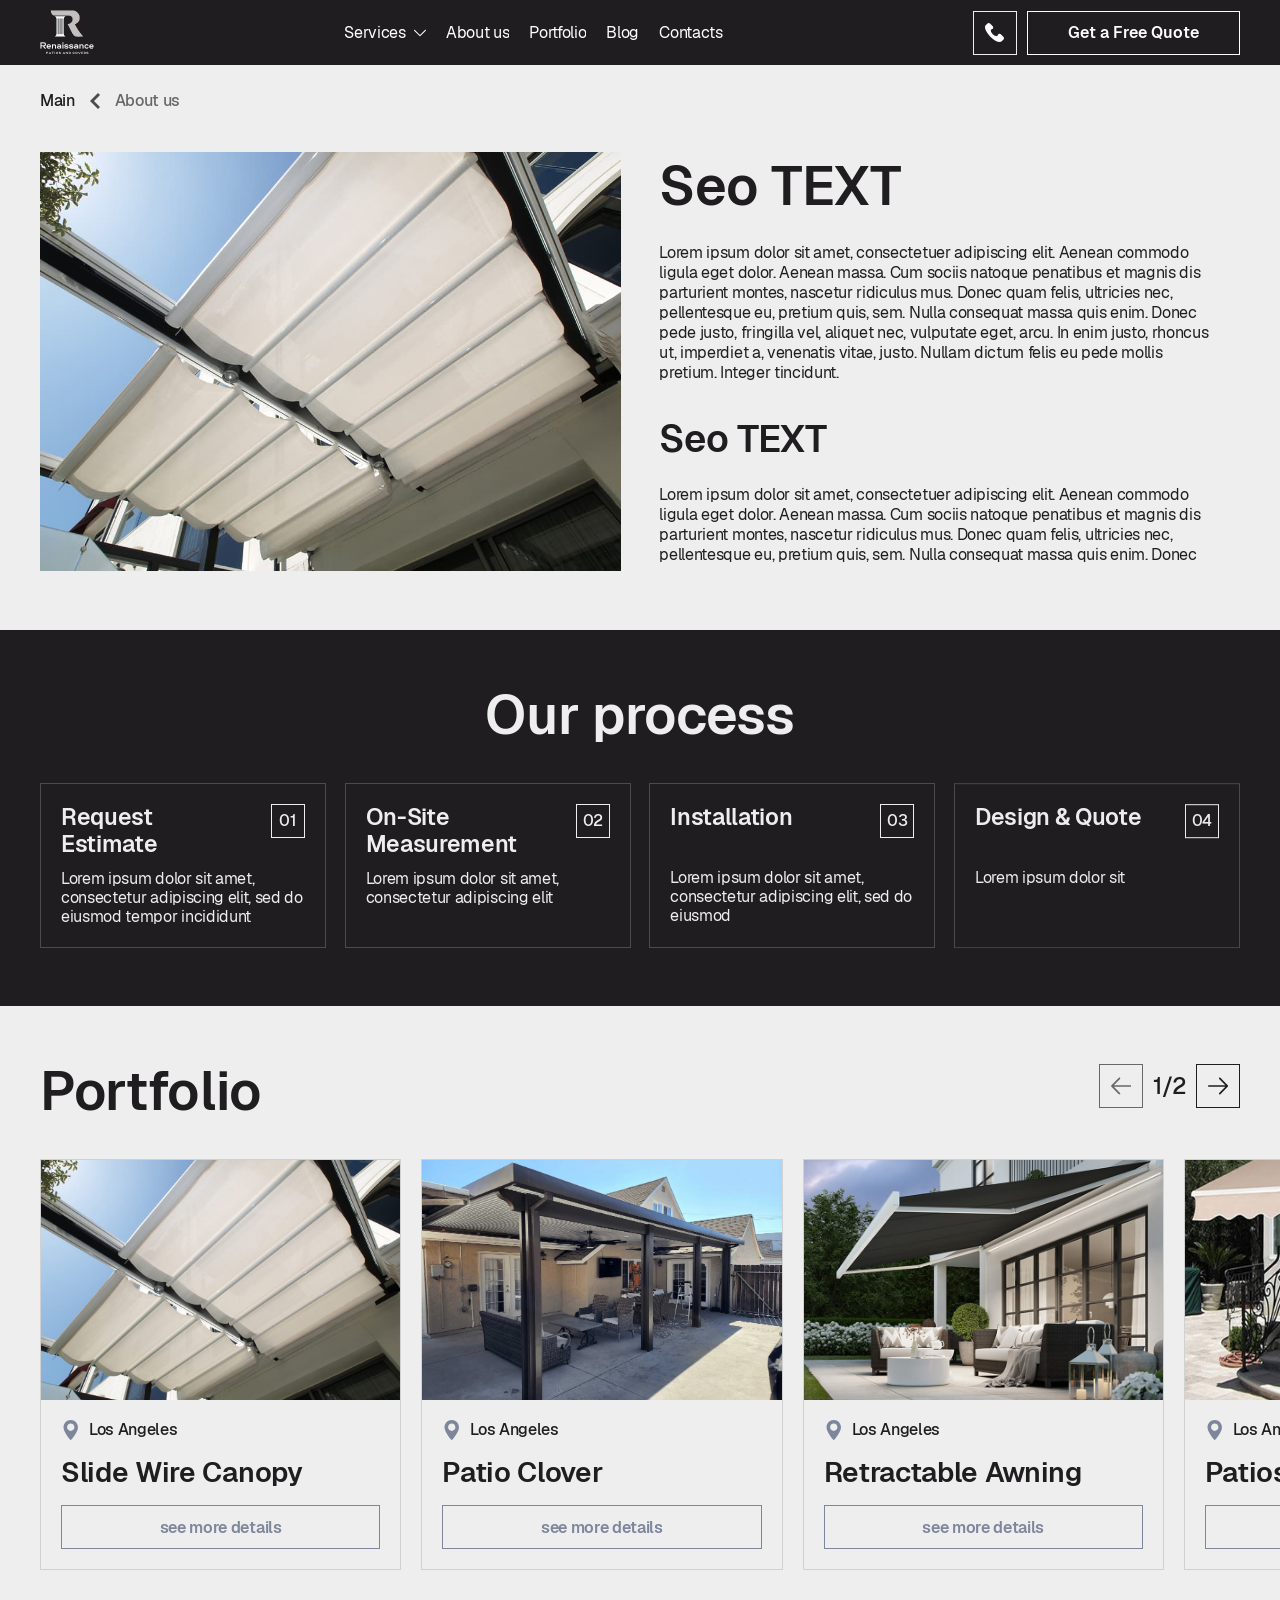
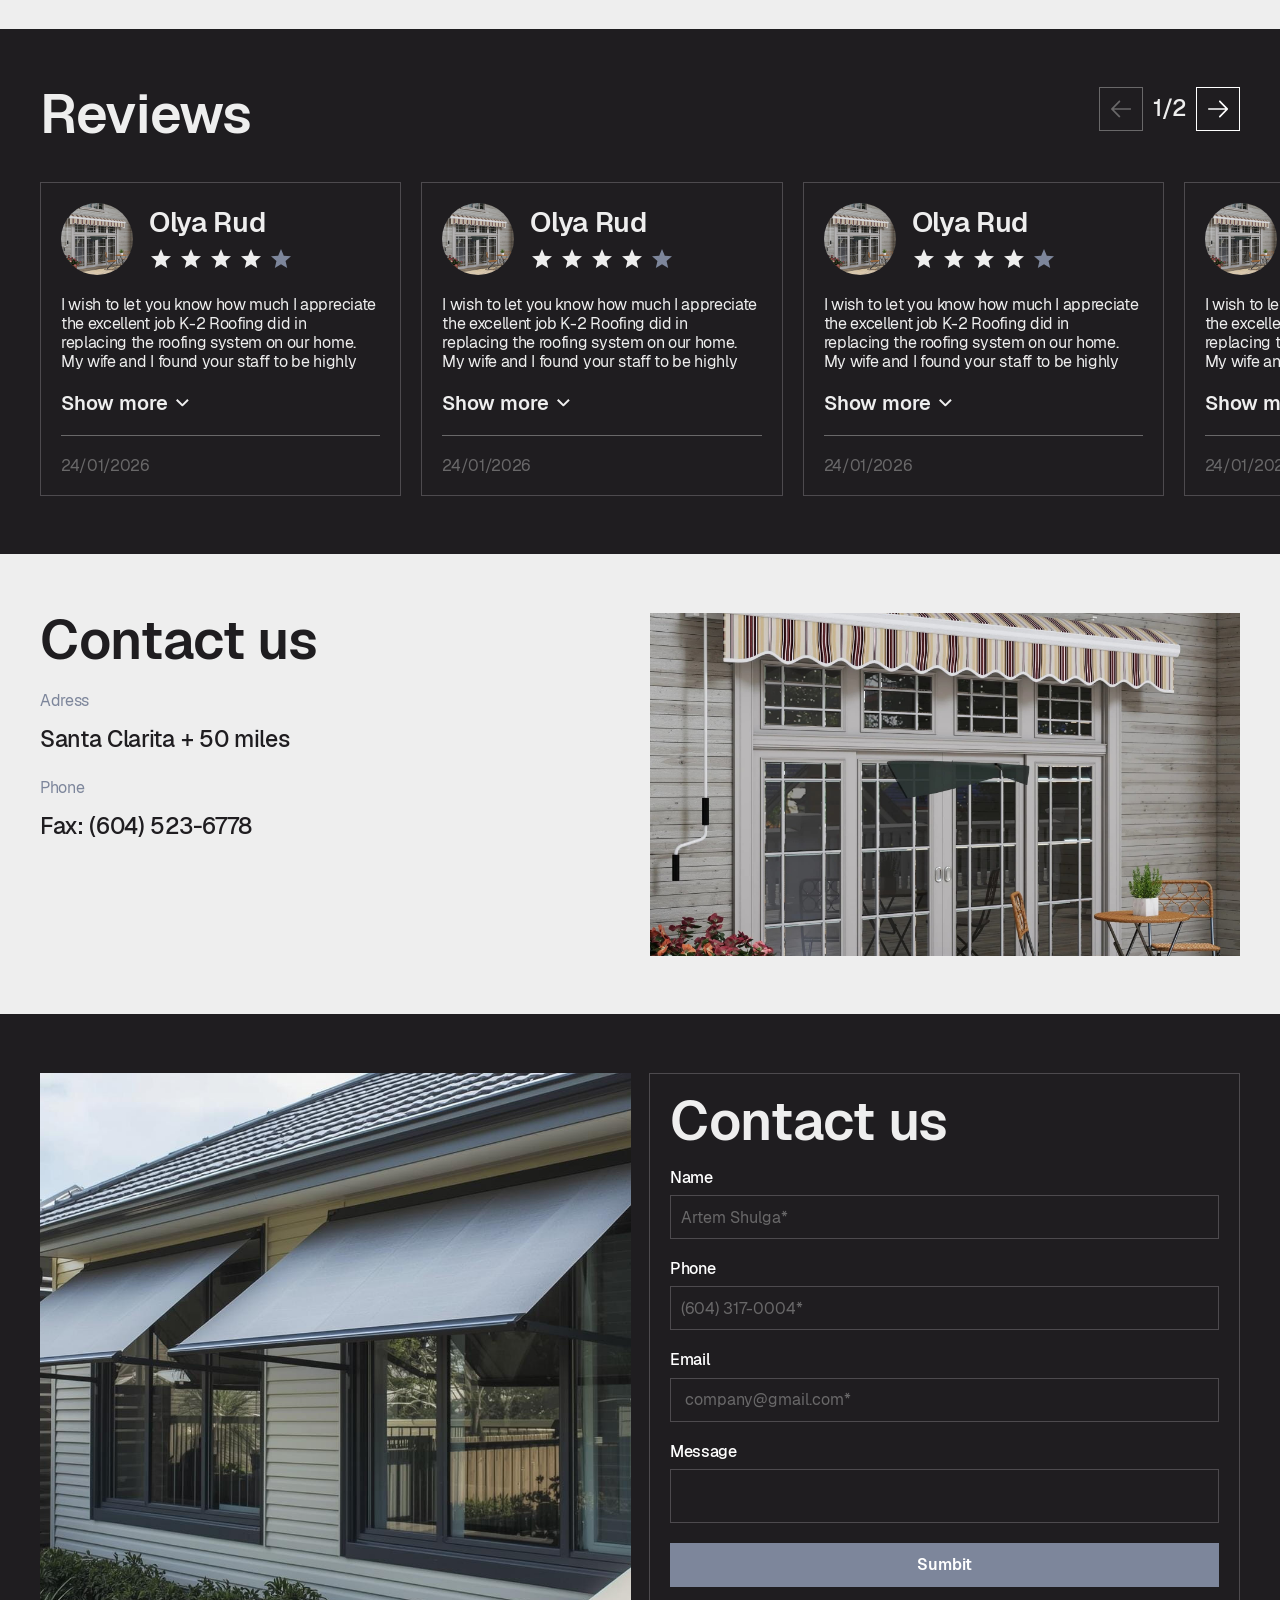
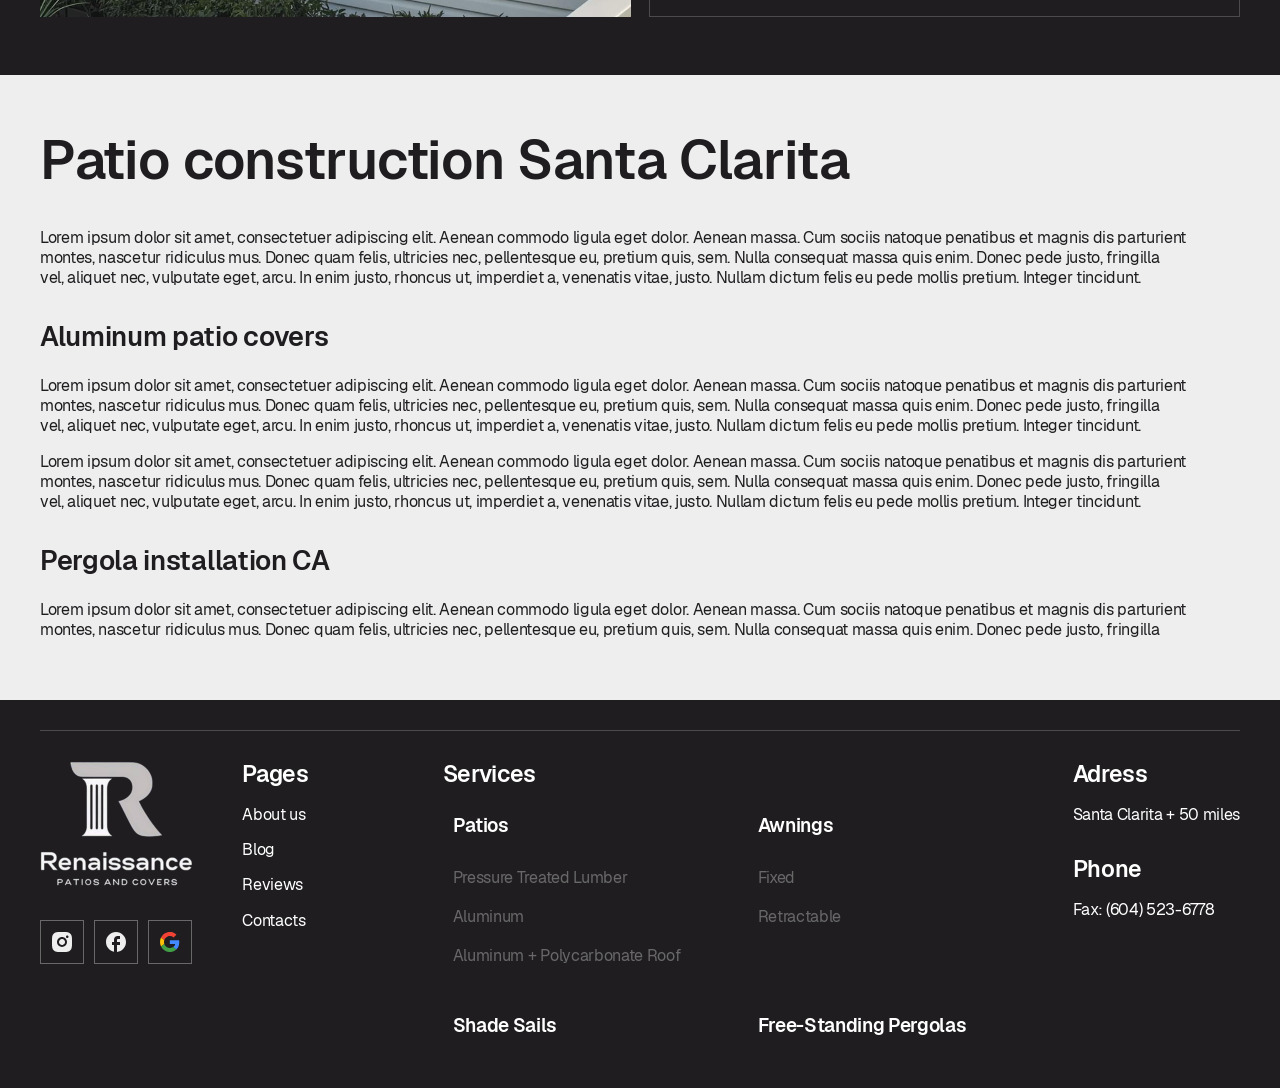
==== commit 909d0142: "Add files via upload" ====
--- a/about.html
+++ b/about.html
@@ -25,13 +25,13 @@
     <div class="wrapper" id="main">
         <header class="header">
             <div class="header__container" data-anim="fade-down">
-                <a href="/" class="header__logo"><img src="./assets/images/logo.png" alt="Renaissance" /></a>
+                <a href="renaissance/" class="header__logo"><img src="./assets/images/logo.png" alt="Renaissance" /></a>
         
                 <div class="header__menu menu">
                     <nav class="menu__nav">
                         <ul>
                             <li class="sub-in">
-                                <a href="/services.html">Services
+                                <a href="renaissance/services.html">Services
         
                                     <div class="arrow">
                                         <svg class="icon">
@@ -43,7 +43,7 @@
                                 <div class="sub-list lv-2">
                                     <ul>
                                         <li>
-                                            <a href="/service.html">Patios</a>
+                                            <a href="renaissance/service.html">Patios</a>
         
                                             <div class="arrow-trigger">
                                                 <svg class="icon">
@@ -58,19 +58,19 @@
                                                     Back</button>
                                                 <ul>
                                                     <li>
-                                                        <a href="/subservice.html">Pressure Treated Lumber</a>
+                                                        <a href="renaissance/subservice.html">Pressure Treated Lumber</a>
                                                     </li>
                                                     <li>
-                                                        <a href="/subservice.html">Aluminum</a>
+                                                        <a href="renaissance/subservice.html">Aluminum</a>
                                                     </li>
                                                     <li>
-                                                        <a href="/subservice.html">Aluminum + Polycarbonate Roof</a>
+                                                        <a href="renaissance/subservice.html">Aluminum + Polycarbonate Roof</a>
                                                     </li>
                                                 </ul>
                                             </div>
                                         </li>
                                         <li>
-                                            <a href="/service.html"> Shade Sails</a>
+                                            <a href="renaissance/service.html"> Shade Sails</a>
                                             <div class="arrow-trigger">
                                                 <svg class="icon">
                                                     <use href="./assets/images/sprite.svg#icon-arrow-down"></use>
@@ -84,39 +84,39 @@
                                                     Back</button>
                                                 <ul>
                                                     <li>
-                                                        <a href="/subservice.html">Fixed Shade Sails</a>
+                                                        <a href="renaissance/subservice.html">Fixed Shade Sails</a>
                                                     </li>
                                                     <li>
-                                                        <a href="/subservice.html">Retractable Shade Sails</a>
+                                                        <a href="renaissance/subservice.html">Retractable Shade Sails</a>
                                                     </li>
                                                 </ul>
                                             </div>
                                         </li>
                                         <li>
-                                            <a href="/service.html">Awnings</a>
+                                            <a href="renaissance/service.html">Awnings</a>
                                         </li>
                                         <li>
-                                            <a href="/service.html">
+                                            <a href="renaissance/service.html">
                                                 Free-Standing Pergolas</a>
                                         </li>
                                         <li>
-                                            <a href="/service.html"> Additional Services</a>
+                                            <a href="renaissance/service.html"> Additional Services</a>
                                         </li>
         
                                     </ul>
                                 </div>
                             </li>
                             <li>
-                                <a href="/about.html">About us</a>
+                                <a href="renaissance/about.html">About us</a>
                             </li>
                             <li>
-                                <a href="/portfolio.html">Portfolio</a>
+                                <a href="renaissance/portfolio.html">Portfolio</a>
                             </li>
                             <li>
-                                <a href="/blog.html">Blog</a>
+                                <a href="renaissance/blog.html">Blog</a>
                             </li>
                             <li>
-                                <a href="/contacts.html">Contacts</a>
+                                <a href="renaissance/contacts.html">Contacts</a>
                             </li>
                         </ul>
                     </nav>
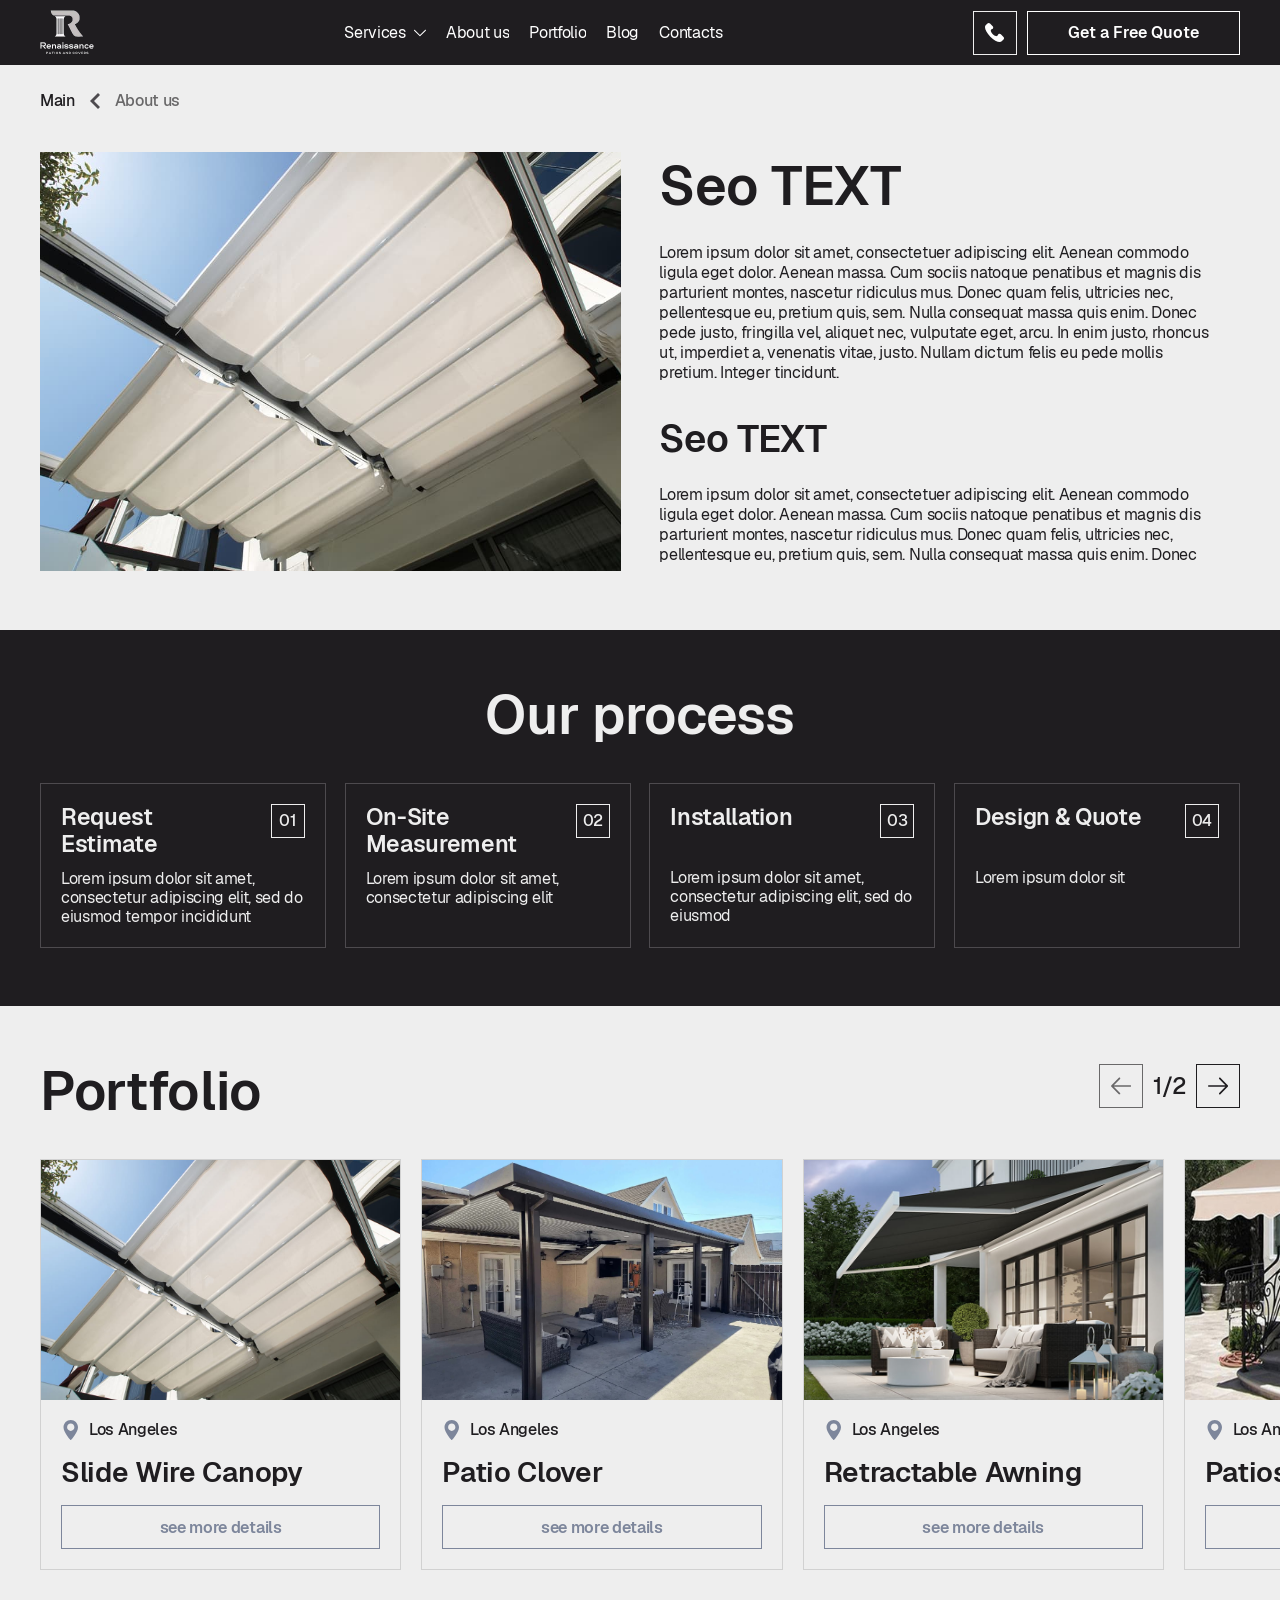
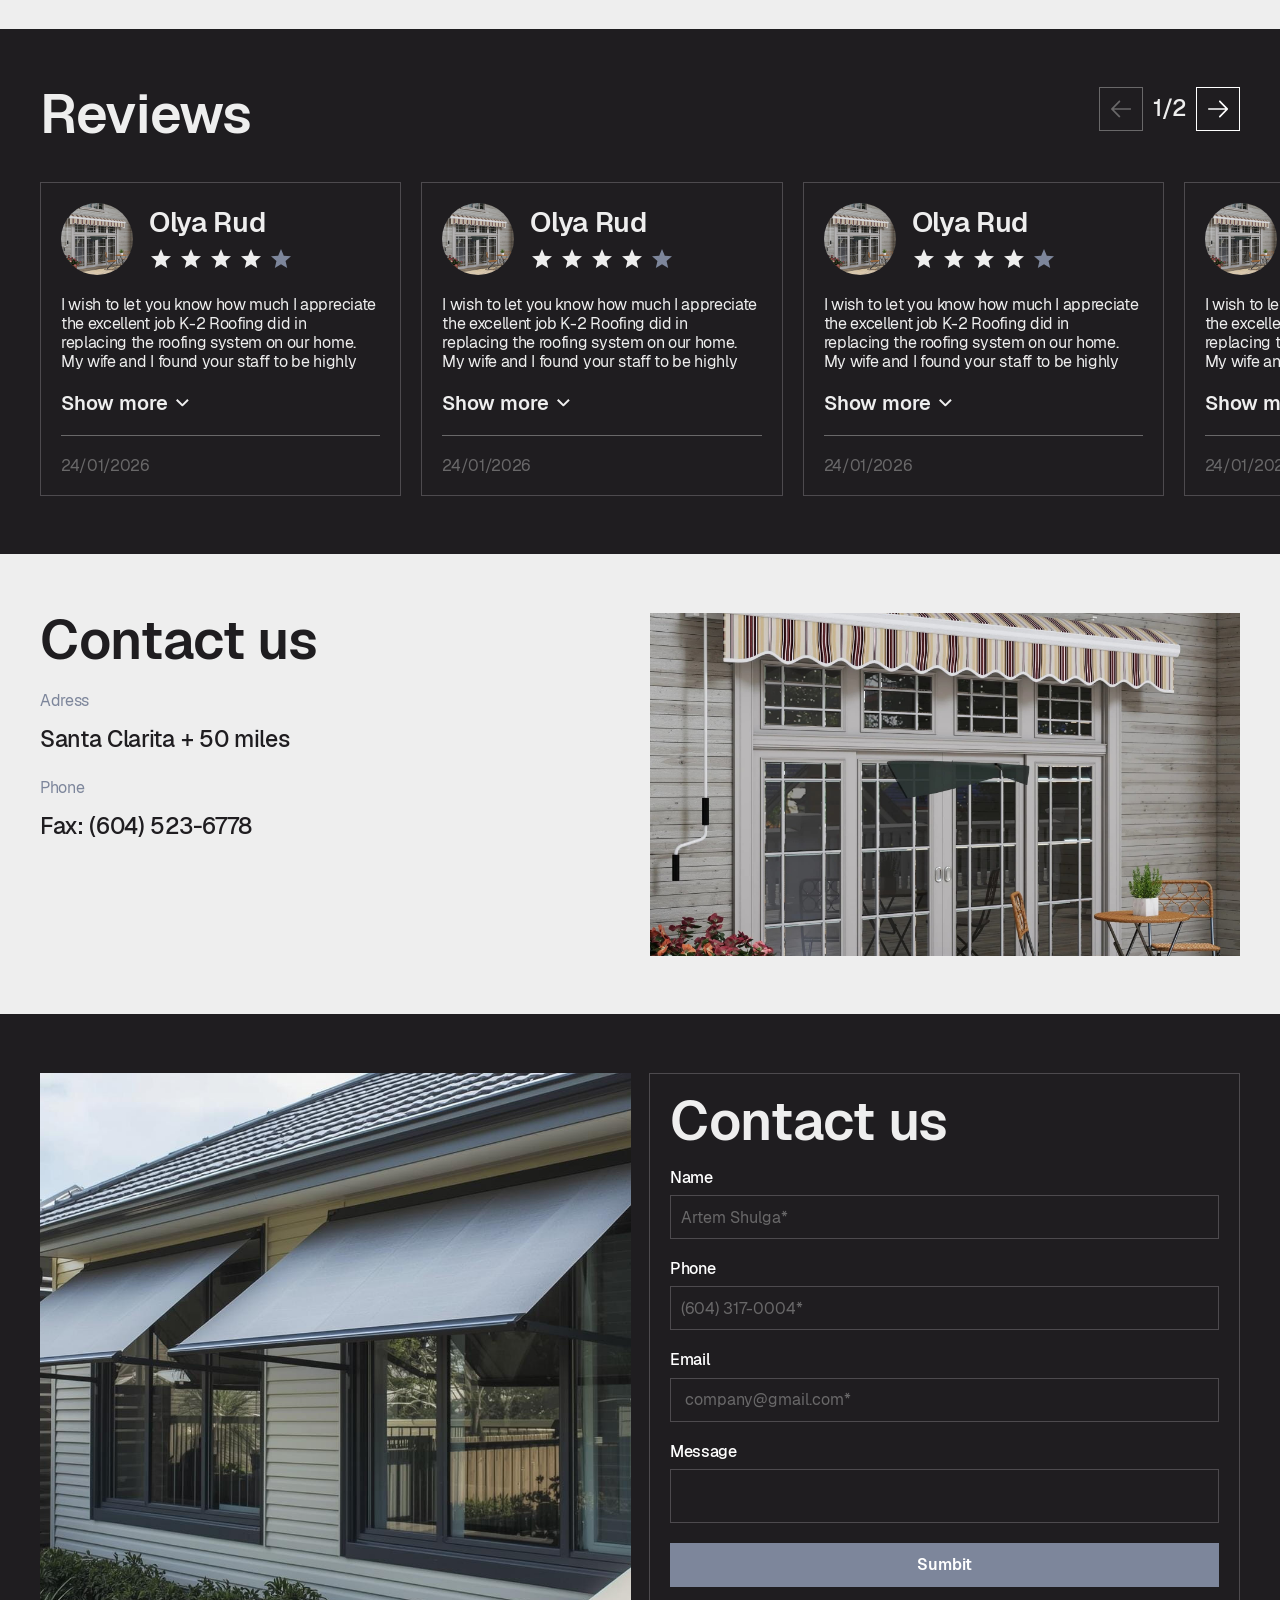
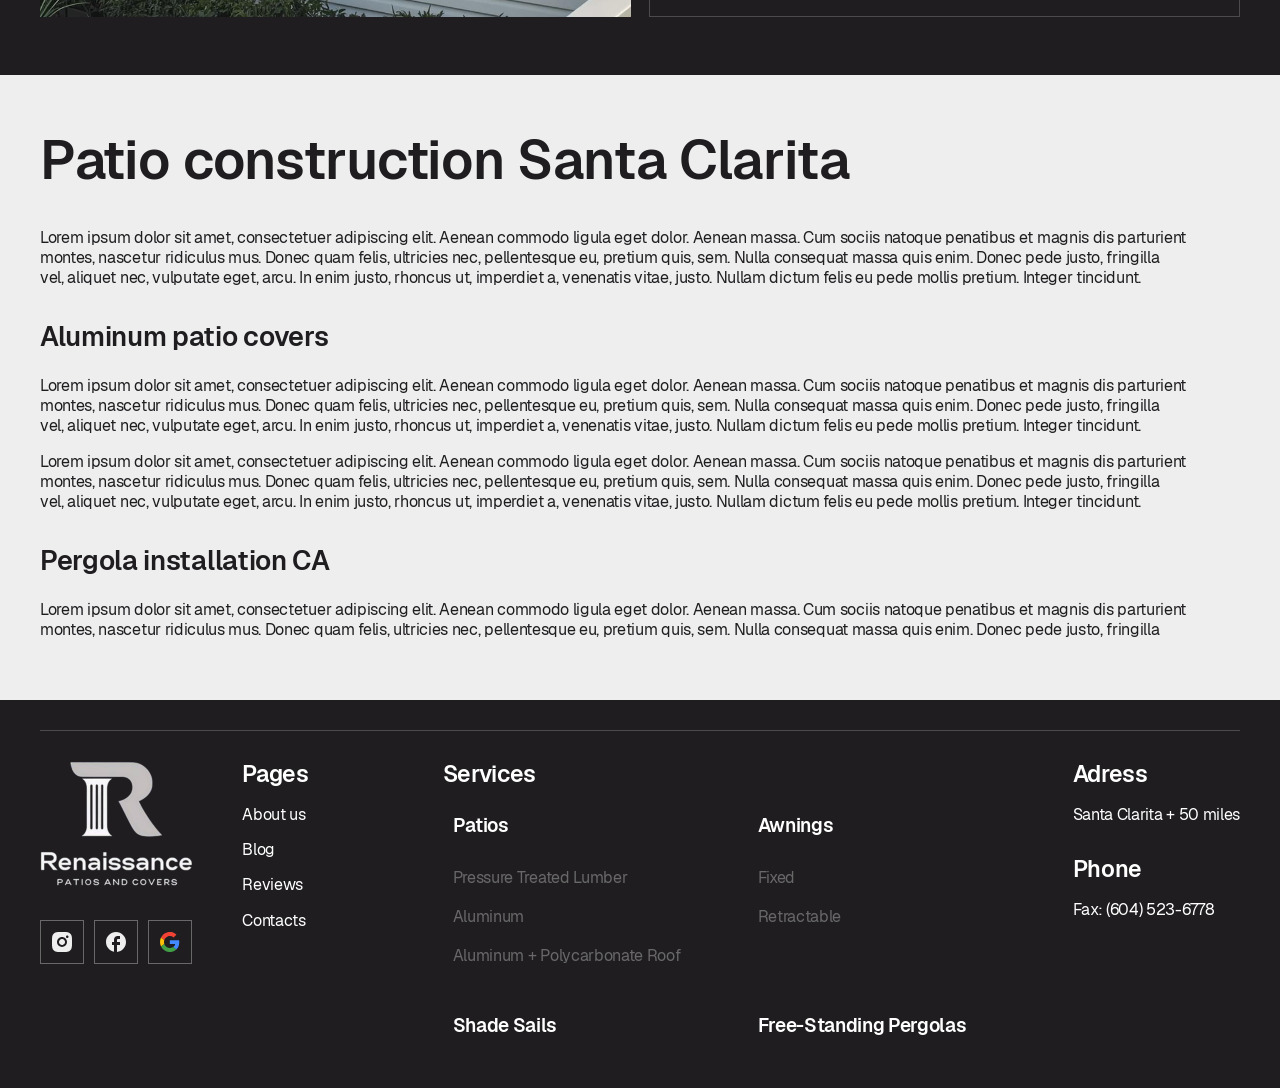
==== commit e3430f99: "Add files via upload" ====
--- a/about.html
+++ b/about.html
@@ -31,7 +31,7 @@
                     <nav class="menu__nav">
                         <ul>
                             <li class="sub-in">
-                                <a href="renaissance/services.html">Services
+                                <a href="/services.html">Services
         
                                     <div class="arrow">
                                         <svg class="icon">
@@ -43,7 +43,7 @@
                                 <div class="sub-list lv-2">
                                     <ul>
                                         <li>
-                                            <a href="renaissance/service.html">Patios</a>
+                                            <a href="/service.html">Patios</a>
         
                                             <div class="arrow-trigger">
                                                 <svg class="icon">
@@ -58,19 +58,19 @@
                                                     Back</button>
                                                 <ul>
                                                     <li>
-                                                        <a href="renaissance/subservice.html">Pressure Treated Lumber</a>
+                                                        <a href="/subservice.html">Pressure Treated Lumber</a>
                                                     </li>
                                                     <li>
-                                                        <a href="renaissance/subservice.html">Aluminum</a>
+                                                        <a href="/subservice.html">Aluminum</a>
                                                     </li>
                                                     <li>
-                                                        <a href="renaissance/subservice.html">Aluminum + Polycarbonate Roof</a>
+                                                        <a href="/subservice.html">Aluminum + Polycarbonate Roof</a>
                                                     </li>
                                                 </ul>
                                             </div>
                                         </li>
                                         <li>
-                                            <a href="renaissance/service.html"> Shade Sails</a>
+                                            <a href="/service.html"> Shade Sails</a>
                                             <div class="arrow-trigger">
                                                 <svg class="icon">
                                                     <use href="./assets/images/sprite.svg#icon-arrow-down"></use>
@@ -84,39 +84,39 @@
                                                     Back</button>
                                                 <ul>
                                                     <li>
-                                                        <a href="renaissance/subservice.html">Fixed Shade Sails</a>
+                                                        <a href="/subservice.html">Fixed Shade Sails</a>
                                                     </li>
                                                     <li>
-                                                        <a href="renaissance/subservice.html">Retractable Shade Sails</a>
+                                                        <a href="/subservice.html">Retractable Shade Sails</a>
                                                     </li>
                                                 </ul>
                                             </div>
                                         </li>
                                         <li>
-                                            <a href="renaissance/service.html">Awnings</a>
+                                            <a href="/service.html">Awnings</a>
                                         </li>
                                         <li>
-                                            <a href="renaissance/service.html">
+                                            <a href="/service.html">
                                                 Free-Standing Pergolas</a>
                                         </li>
                                         <li>
-                                            <a href="renaissance/service.html"> Additional Services</a>
+                                            <a href="/service.html"> Additional Services</a>
                                         </li>
         
                                     </ul>
                                 </div>
                             </li>
                             <li>
-                                <a href="renaissance/about.html">About us</a>
+                                <a href="/about.html">About us</a>
                             </li>
                             <li>
-                                <a href="renaissance/portfolio.html">Portfolio</a>
+                                <a href="/portfolio.html">Portfolio</a>
                             </li>
                             <li>
-                                <a href="renaissance/blog.html">Blog</a>
+                                <a href="/blog.html">Blog</a>
                             </li>
                             <li>
-                                <a href="renaissance/contacts.html">Contacts</a>
+                                <a href="/contacts.html">Contacts</a>
                             </li>
                         </ul>
                     </nav>
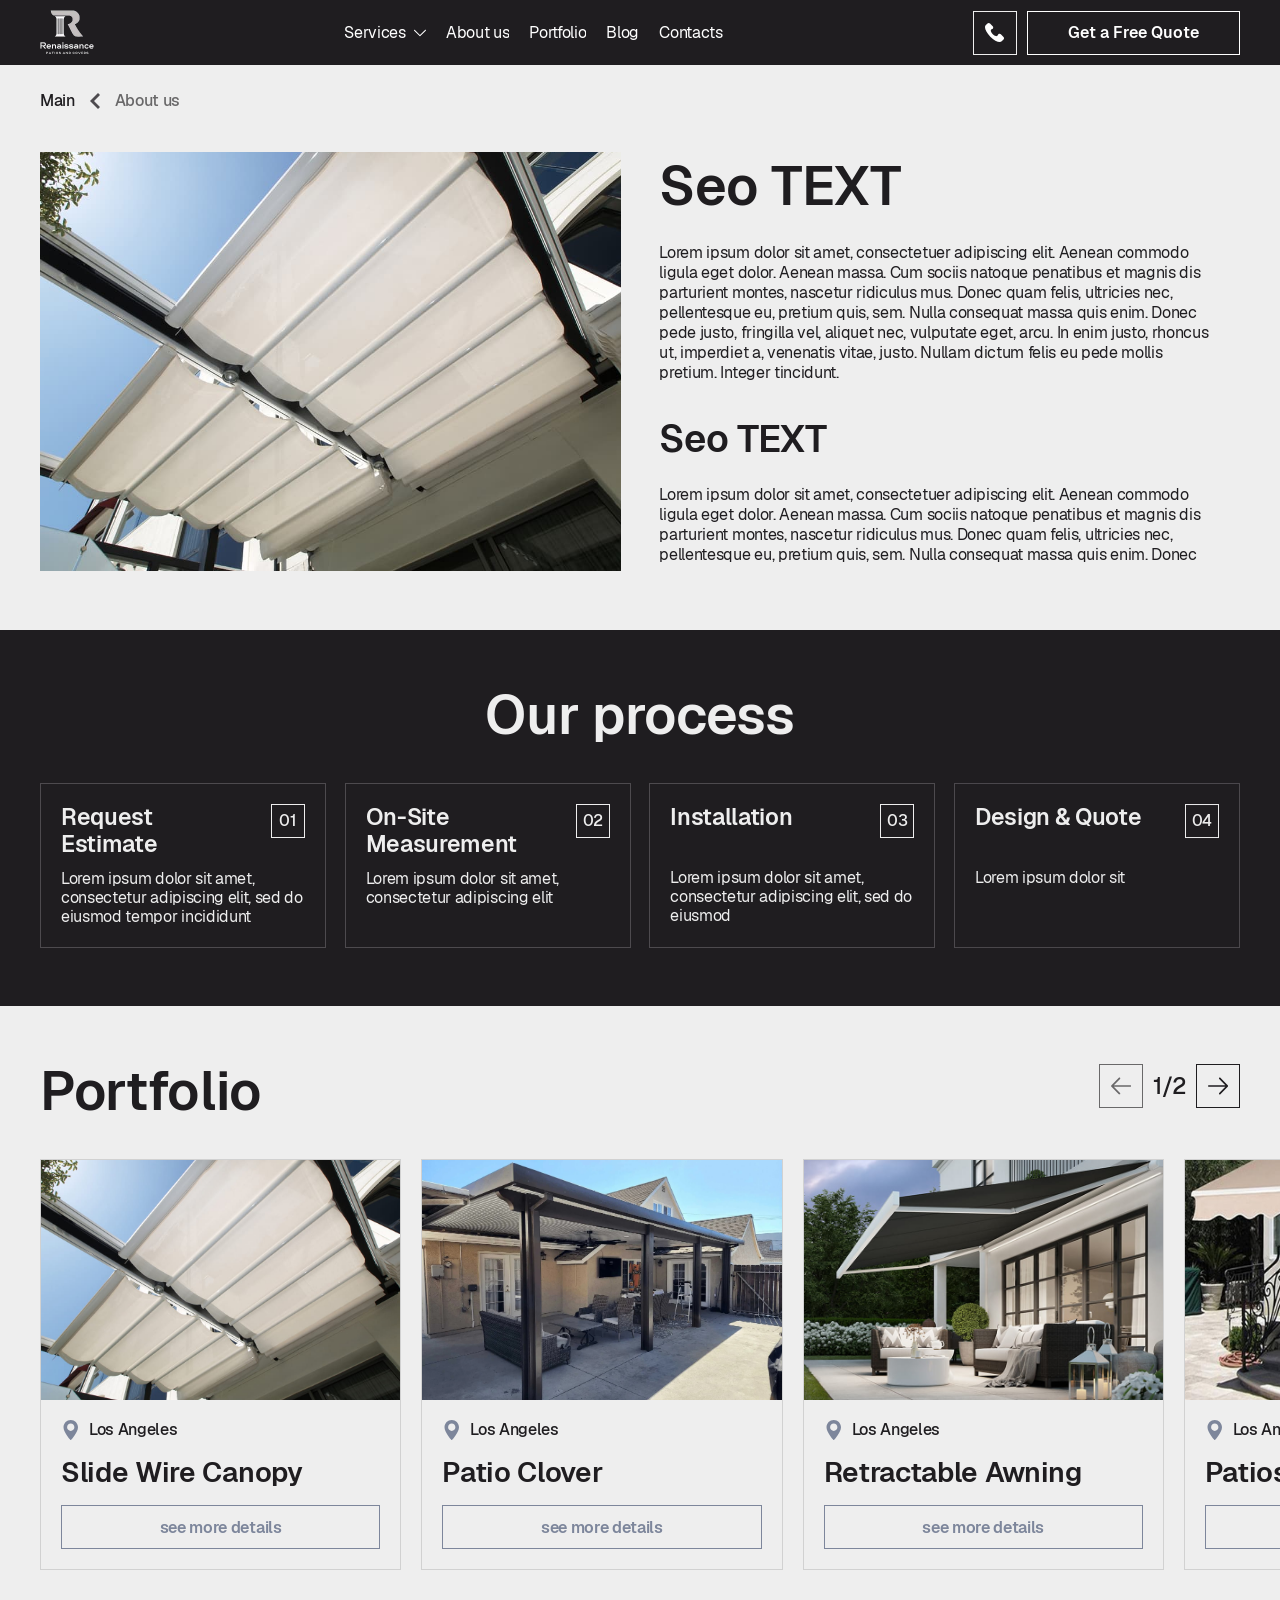
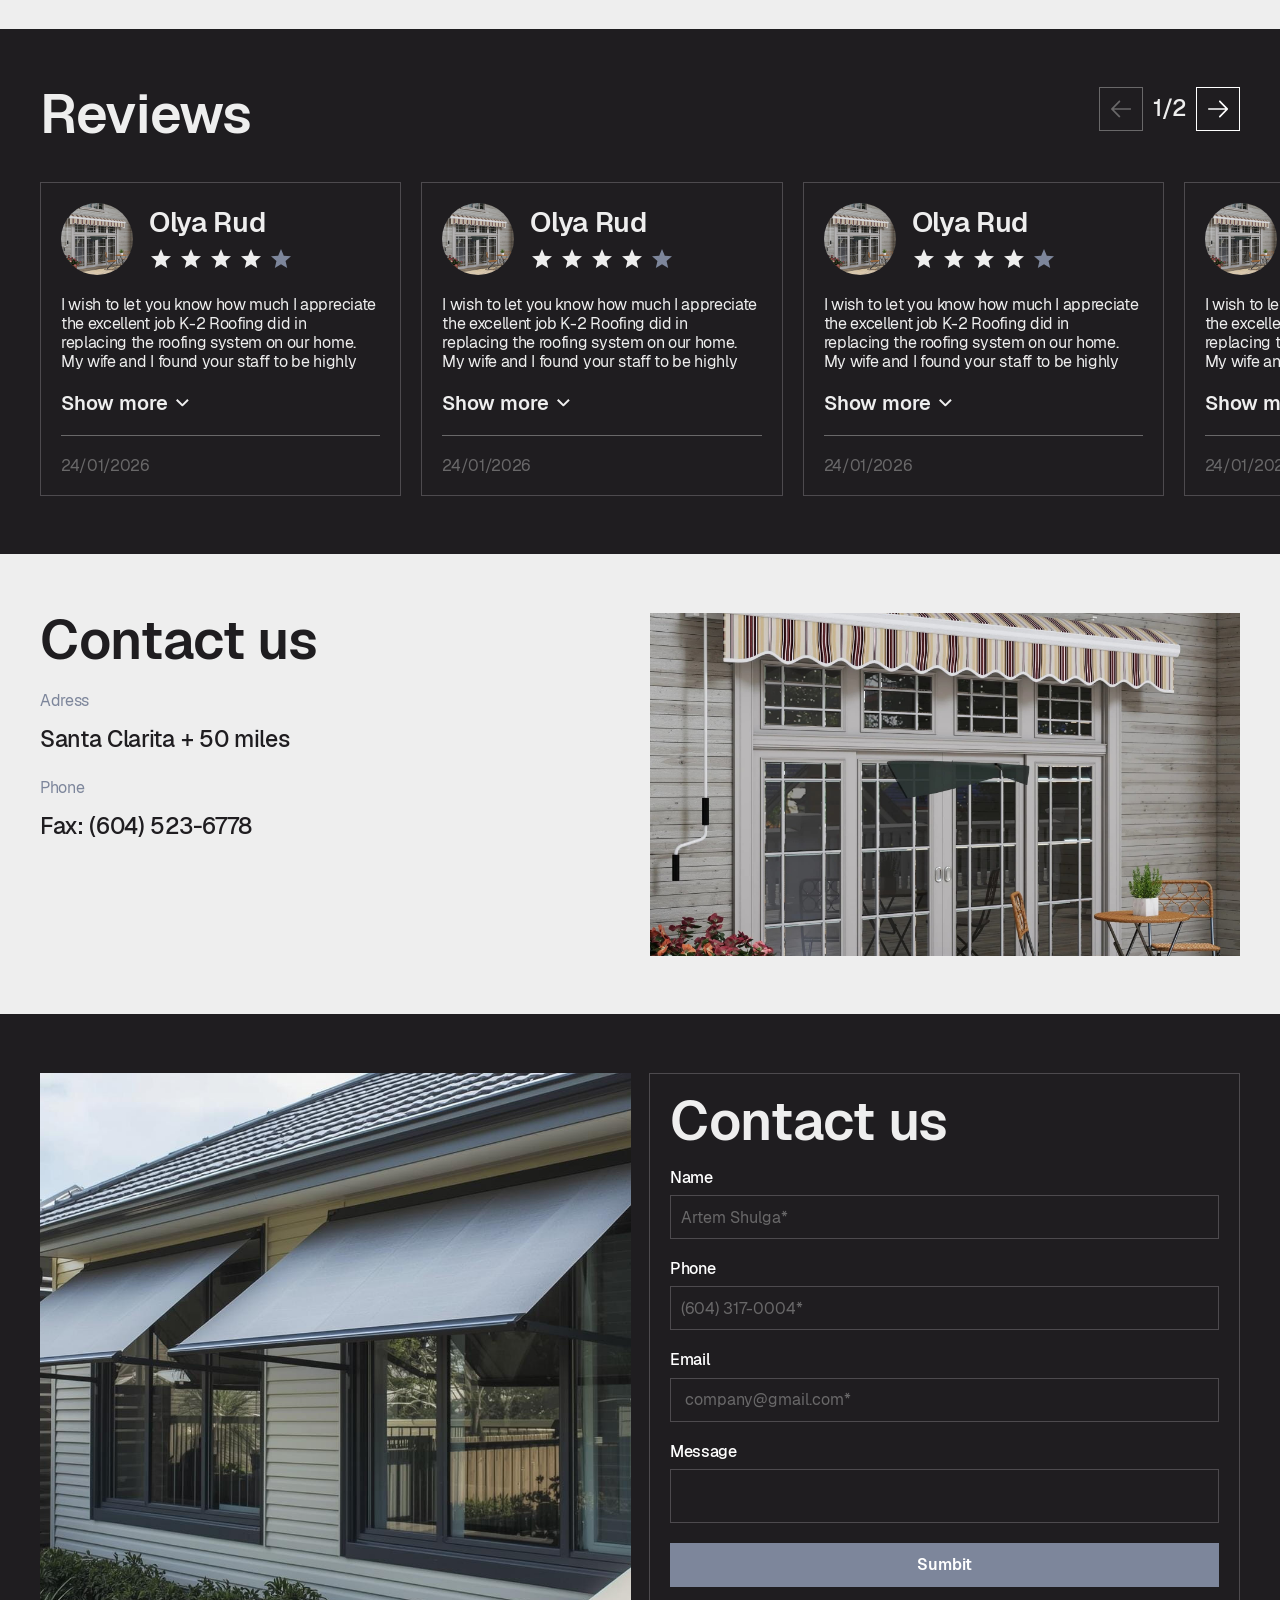
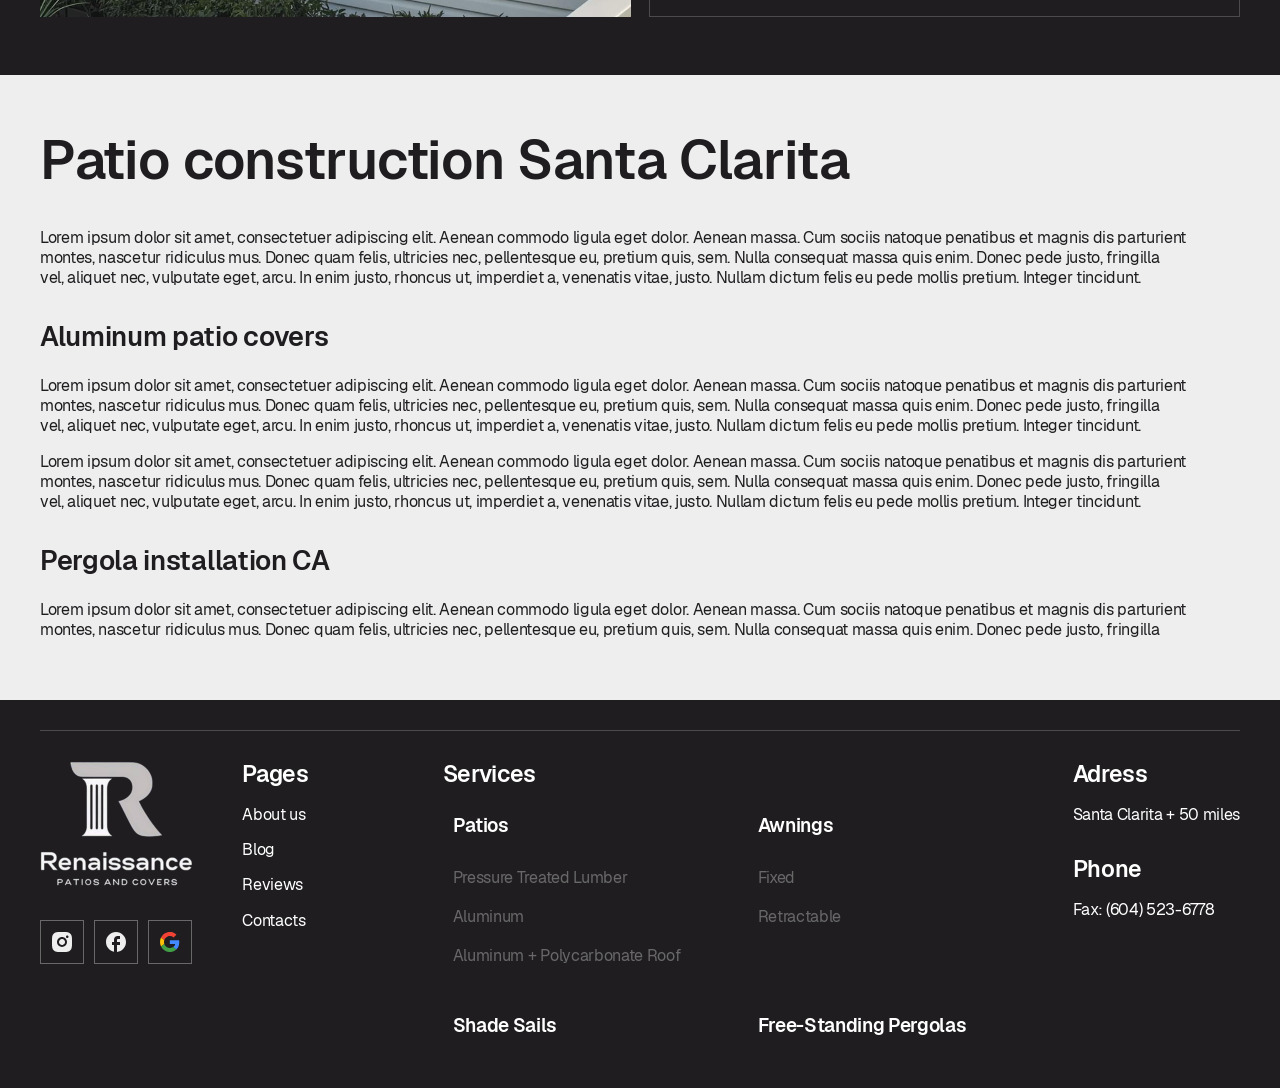
==== commit 68b9439a: "Add files via upload" ====
--- a/about.html
+++ b/about.html
@@ -25,13 +25,13 @@
     <div class="wrapper" id="main">
         <header class="header">
             <div class="header__container" data-anim="fade-down">
-                <a href="renaissance/" class="header__logo"><img src="./assets/images/logo.png" alt="Renaissance" /></a>
+                <a href="/" class="header__logo"><img src="./assets/images/logo.png" alt="Renaissance" /></a>
         
                 <div class="header__menu menu">
                     <nav class="menu__nav">
                         <ul>
                             <li class="sub-in">
-                                <a href="/services.html">Services
+                                <a href="services.html">Services
         
                                     <div class="arrow">
                                         <svg class="icon">
@@ -43,7 +43,7 @@
                                 <div class="sub-list lv-2">
                                     <ul>
                                         <li>
-                                            <a href="/service.html">Patios</a>
+                                            <a href="service.html">Patios</a>
         
                                             <div class="arrow-trigger">
                                                 <svg class="icon">
@@ -58,19 +58,19 @@
                                                     Back</button>
                                                 <ul>
                                                     <li>
-                                                        <a href="/subservice.html">Pressure Treated Lumber</a>
+                                                        <a href="subservice.html">Pressure Treated Lumber</a>
                                                     </li>
                                                     <li>
-                                                        <a href="/subservice.html">Aluminum</a>
+                                                        <a href="subservice.html">Aluminum</a>
                                                     </li>
                                                     <li>
-                                                        <a href="/subservice.html">Aluminum + Polycarbonate Roof</a>
+                                                        <a href="subservice.html">Aluminum + Polycarbonate Roof</a>
                                                     </li>
                                                 </ul>
                                             </div>
                                         </li>
                                         <li>
-                                            <a href="/service.html"> Shade Sails</a>
+                                            <a href="service.html"> Shade Sails</a>
                                             <div class="arrow-trigger">
                                                 <svg class="icon">
                                                     <use href="./assets/images/sprite.svg#icon-arrow-down"></use>
@@ -84,39 +84,39 @@
                                                     Back</button>
                                                 <ul>
                                                     <li>
-                                                        <a href="/subservice.html">Fixed Shade Sails</a>
+                                                        <a href="subservice.html">Fixed Shade Sails</a>
                                                     </li>
                                                     <li>
-                                                        <a href="/subservice.html">Retractable Shade Sails</a>
+                                                        <a href="subservice.html">Retractable Shade Sails</a>
                                                     </li>
                                                 </ul>
                                             </div>
                                         </li>
                                         <li>
-                                            <a href="/service.html">Awnings</a>
+                                            <a href="service.html">Awnings</a>
                                         </li>
                                         <li>
-                                            <a href="/service.html">
+                                            <a href="service.html">
                                                 Free-Standing Pergolas</a>
                                         </li>
                                         <li>
-                                            <a href="/service.html"> Additional Services</a>
+                                            <a href="service.html"> Additional Services</a>
                                         </li>
         
                                     </ul>
                                 </div>
                             </li>
                             <li>
-                                <a href="/about.html">About us</a>
+                                <a href="about.html">About us</a>
                             </li>
                             <li>
-                                <a href="/portfolio.html">Portfolio</a>
+                                <a href="portfolio.html">Portfolio</a>
                             </li>
                             <li>
-                                <a href="/blog.html">Blog</a>
+                                <a href="blog.html">Blog</a>
                             </li>
                             <li>
-                                <a href="/contacts.html">Contacts</a>
+                                <a href="contacts.html">Contacts</a>
                             </li>
                         </ul>
                     </nav>
